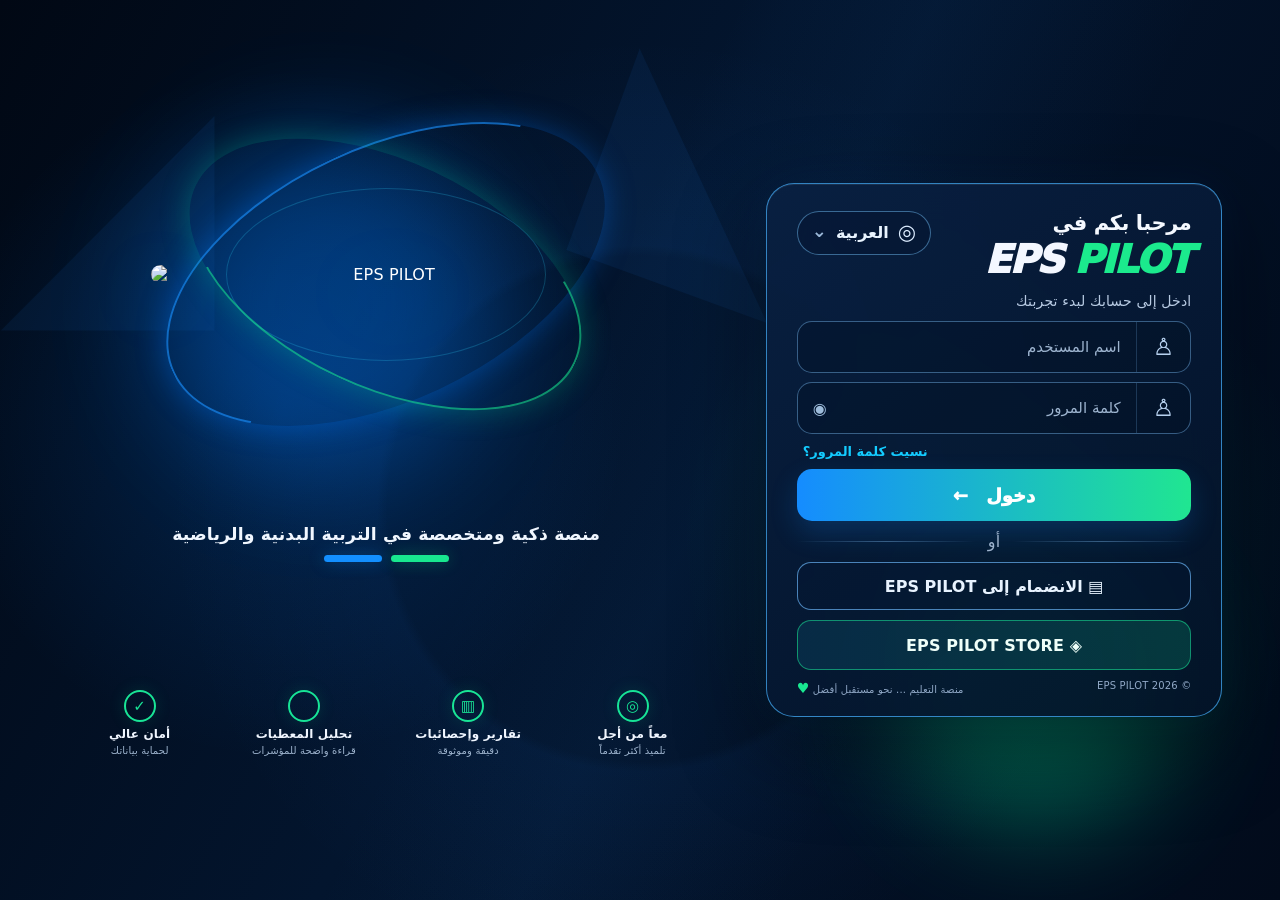
==== index.html @ c1cd378a "add files via upload" ====
<!doctype html><html lang="ar" dir="rtl"><head><meta charset="utf-8"><meta name="viewport" content="width=device-width,initial-scale=1"><meta name="theme-color" content="#007ea7"><title>EPS PILOT</title><link rel="icon" href="assets/eps-pilot-logo.png"><link rel="stylesheet" href="styles.css?v=41.6"></head><body><div id="app"></div><script src="react.production.min.js"></script><script src="react-dom.production.min.js"></script><script src="app.js?v=41.6"></script></body></html>
---- styles.css ----
:root{--nav:#071b3a;--nav2:#0d2a55;--bg:#f5f7fb;--card:#fff;--text:#172033;--muted:#6d7890;--line:#e6eaf1;--accent:#18a57b;--danger:#d94c4c;--shadow:0 10px 30px rgba(18,35,70,.08)}*{box-sizing:border-box}body{margin:0;font-family:system-ui,-apple-system,"Segoe UI",Tahoma,Arial,sans-serif;background:var(--bg);color:var(--text)}button,input,select,textarea{font:inherit}button{cursor:pointer;border:0}.hidden{display:none!important}.login{min-height:100vh;display:grid;place-items:center;padding:24px;background:radial-gradient(circle at 50% 10%,#173a6e 0,#071b3a 55%,#041126 100%)}.login-card{width:min(460px,100%);background:#fff;border-radius:28px;padding:34px;box-shadow:0 25px 80px rgba(0,0,0,.28);text-align:center}.login-logo{width:190px;height:190px;object-fit:contain;animation:float 4s ease-in-out infinite}@keyframes float{50%{transform:translateY(-6px) scale(1.02)}}.login h1{margin:0;color:var(--nav);font-size:30px}.tag{color:#71809a;margin:6px 0 26px}.field{text-align:right;margin:14px 0}.field label{display:block;font-weight:700;margin-bottom:7px}.field input,.field select,.field textarea{width:100%;padding:12px 14px;border:1px solid #dce2ec;border-radius:12px;outline:none;background:#fff}.field input:focus,.field select:focus,.field textarea:focus{border-color:var(--accent);box-shadow:0 0 0 3px rgba(24,165,123,.1)}.primary{width:100%;background:var(--accent);color:#fff;padding:13px 18px;border-radius:12px;font-weight:800}.ghost{background:#eef2f7;color:var(--nav);padding:10px 14px;border-radius:10px}.danger{background:#fff0f0;color:var(--danger);padding:10px 14px;border-radius:10px}.hint{font-size:12px;color:var(--muted);margin-top:16px}.layout{display:flex;min-height:100vh}.sidebar{width:270px;background:linear-gradient(180deg,var(--nav),#05142d);color:#fff;padding:18px;position:fixed;inset:0 auto 0 0;overflow:auto}.rtl .sidebar{inset:0 0 0 auto}.brand{display:flex;align-items:center;gap:10px;padding:8px 4px 22px;border-bottom:1px solid rgba(255,255,255,.1)}.brand img{width:54px;height:54px;object-fit:contain}.brand b{font-size:18px}.role{font-size:12px;color:#9db1d0}.nav{padding-top:18px}.nav button{width:100%;background:transparent;color:#dbe6f7;text-align:left;padding:11px 12px;border-radius:10px;margin:3px 0}.rtl .nav button{text-align:right}.nav button:hover,.nav button.active{background:#12345f;color:#fff}.main{margin-left:270px;width:calc(100% - 270px);min-width:0}.rtl .main{margin-left:0;margin-right:270px}.topbar{height:76px;background:#fff;border-bottom:1px solid var(--line);display:flex;align-items:center;justify-content:space-between;padding:0 24px;position:sticky;top:0;z-index:5}.top-actions{display:flex;gap:8px;align-items:center}.content{padding:24px;max-width:1500px;margin:auto}.page-title{display:flex;align-items:center;justify-content:space-between;gap:15px;margin-bottom:20px}.page-title h2{margin:0}.grid{display:grid;grid-template-columns:repeat(4,minmax(0,1fr));gap:16px}.card{background:var(--card);border:1px solid var(--line);border-radius:16px;box-shadow:var(--shadow);padding:18px}.stat{font-size:30px;font-weight:900;margin-top:6px}.muted{color:var(--muted)}.table-wrap{overflow:auto;background:#fff;border:1px solid var(--line);border-radius:14px}.table{width:100%;border-collapse:collapse;min-width:700px}.table th,.table td{padding:12px 14px;border-bottom:1px solid var(--line);text-align:right;white-space:nowrap}.table th{background:#f8fafc;color:#5e6b82;font-size:13px}.badge{display:inline-block;padding:5px 9px;border-radius:999px;background:#eaf8f3;color:#087252;font-size:12px;font-weight:800}.badge.warn{background:#fff5dc;color:#8a6500}.badge.red{background:#fff0f0;color:#a22b2b}.actions{display:flex;gap:8px;flex-wrap:wrap}.section{margin-top:20px}.toolbar{display:flex;gap:10px;flex-wrap:wrap;margin-bottom:14px}.toolbar input,.toolbar select{padding:10px;border:1px solid var(--line);border-radius:10px;background:#fff}.form-grid{display:grid;grid-template-columns:repeat(2,minmax(0,1fr));gap:12px}.full{grid-column:1/-1}.empty{padding:40px;text-align:center;color:var(--muted)}.toast{position:fixed;bottom:22px;left:22px;background:#15243c;color:#fff;padding:12px 16px;border-radius:12px;z-index:99;box-shadow:var(--shadow)}.modal{position:fixed;inset:0;background:rgba(3,15,34,.55);display:grid;place-items:center;padding:20px;z-index:20}.modal-box{width:min(720px,100%);max-height:90vh;overflow:auto;background:#fff;border-radius:18px;padding:20px}.modal-head{display:flex;justify-content:space-between;align-items:center;margin-bottom:12px}.notice{padding:12px 14px;border-radius:12px;background:#eef7ff;color:#18466e;margin-bottom:12px}.danger-note{background:#fff1f1;color:#8f2d2d}.mobile{display:none}@media(max-width:1000px){.grid{grid-template-columns:repeat(2,minmax(0,1fr))}.sidebar{width:230px}.main{margin-left:230px;width:calc(100% - 230px)}.rtl .main{margin-right:230px}}@media(max-width:720px){.sidebar{display:none}.main,.rtl .main{margin:0;width:100%}.mobile{display:block}.grid{grid-template-columns:1fr}.form-grid{grid-template-columns:1fr}.content{padding:14px}.topbar{padding:0 14px}}

/* EPS PILOT modern control-center refresh */
:root{--nav:#06152f;--nav2:#0b254b;--bg:#f4f7fb;--card:#fff;--text:#12213a;--muted:#6d7b92;--line:#e4eaf2;--accent:#18b77e;--accent2:#1d8cff;--danger:#d94c4c;--shadow:0 12px 34px rgba(20,43,79,.07)}
body{background:linear-gradient(180deg,#f7f9fc 0,#f3f6fa 100%);letter-spacing:.01em}.layout{background:transparent}.sidebar{width:278px;background:linear-gradient(180deg,#06152f 0%,#081d3d 55%,#051329 100%);padding:20px 16px;border-left:1px solid rgba(255,255,255,.05);box-shadow:10px 0 40px rgba(2,15,35,.10)}.rtl .sidebar{box-shadow:-10px 0 40px rgba(2,15,35,.10)}
.brand{padding:8px 8px 20px;border-bottom:1px solid rgba(255,255,255,.08)}.brand img{width:58px;height:58px;filter:drop-shadow(0 4px 16px rgba(0,200,255,.18))}.brand b{font-size:19px;letter-spacing:.04em}.role{margin-top:3px;color:#8fa8c9}
.nav{padding-top:16px}.nav button{color:#aebed5;padding:12px 13px;border-radius:12px;margin:3px 0;transition:.18s ease;font-weight:650}.nav button:hover{background:rgba(44,111,190,.16);color:#fff;transform:translateX(-2px)}.rtl .nav button:hover{transform:translateX(2px)}.nav button.active{background:linear-gradient(90deg,rgba(29,140,255,.18),rgba(24,183,126,.13));color:#fff;box-shadow:inset 3px 0 0 var(--accent2)}.rtl .nav button.active{box-shadow:inset -3px 0 0 var(--accent2)}
.main{margin-left:278px;width:calc(100% - 278px)}.rtl .main{margin-right:278px}.topbar{height:82px;padding:0 30px;background:rgba(255,255,255,.92);backdrop-filter:blur(14px);box-shadow:0 1px 0 rgba(20,43,79,.04)}.topbar>div:first-child b{font-size:15px;color:#22334e}.top-actions{gap:12px}.language-control{height:42px;display:flex;align-items:center;gap:8px;padding:0 11px;border:1px solid var(--line);border-radius:12px;background:#fff;box-shadow:0 4px 14px rgba(20,43,79,.04)}.language-control select{border:0;background:transparent;outline:0;color:#31415b;font-weight:700;cursor:pointer}.lang-globe{font-size:19px;color:var(--accent2)}.profile-chip{display:flex;align-items:center;gap:9px;padding:5px 10px 5px 6px;border:1px solid var(--line);border-radius:13px;background:#fff}.rtl .profile-chip{padding:5px 6px 5px 10px}.profile-avatar{width:31px;height:31px;border-radius:9px;display:grid;place-items:center;background:linear-gradient(135deg,#1d8cff,#18b77e);color:#fff;font-weight:900}.profile-chip div{display:flex;flex-direction:column;line-height:1.2}.profile-chip b{font-size:12px}.profile-chip small{color:var(--muted);font-size:10px;margin-top:2px}
.content{padding:30px;max-width:1600px}.hero{position:relative;overflow:hidden;display:flex;justify-content:space-between;align-items:flex-end;gap:20px;padding:30px 32px;margin-bottom:22px;border:1px solid rgba(30,125,215,.12);border-radius:22px;background:radial-gradient(circle at 0 0,rgba(29,140,255,.11),transparent 38%),linear-gradient(135deg,#fff,#f6faff);box-shadow:var(--shadow)}.hero:after{content:"";position:absolute;width:280px;height:280px;border:1px solid rgba(24,183,126,.10);border-radius:50%;right:-110px;top:-160px}.hero h1{margin:5px 0 7px;font-size:31px;letter-spacing:-.03em}.hero p{margin:0;color:var(--muted)}.eyebrow{font-size:10px;letter-spacing:.15em;color:#1d8cff;font-weight:900}.hero-meta{position:relative;z-index:1;color:#53627a;font-size:12px;font-weight:700}.status-dot{display:inline-block;width:8px;height:8px;border-radius:50%;background:var(--accent);box-shadow:0 0 0 5px rgba(24,183,126,.10);margin-left:7px}.metric-grid{grid-template-columns:repeat(6,minmax(0,1fr));gap:14px}.metric-card{background:rgba(255,255,255,.96);border:1px solid var(--line);border-radius:17px;padding:18px 18px 16px;box-shadow:var(--shadow);min-height:124px}.metric-card span{display:block;color:#69778d;font-size:12px;font-weight:750}.metric-card strong{display:block;margin-top:8px;font-size:30px;line-height:1.1;color:#13233e;letter-spacing:-.03em}.metric-card small{display:block;margin-top:9px;color:#8995a8;font-size:10px}.metric-card.primary-metric{background:linear-gradient(145deg,#0b254b,#103d69);border-color:#103d69;color:#fff}.metric-card.primary-metric span,.metric-card.primary-metric strong,.metric-card.primary-metric small{color:#fff}.metric-card.primary-metric small{opacity:.68}.compact-grid{grid-template-columns:repeat(3,minmax(0,1fr));max-width:720px}.dashboard-columns{display:grid;grid-template-columns:1.2fr .8fr;gap:16px;margin-top:16px}.clean-card{box-shadow:var(--shadow);border-radius:18px}.section-head{display:flex;justify-content:space-between;align-items:center;gap:14px;margin-bottom:18px}.section-head h3{margin:3px 0 0}.finance-strip{display:grid;grid-template-columns:repeat(3,1fr);gap:10px;margin-bottom:20px}.finance-strip>div{padding:13px 14px;border:1px solid var(--line);border-radius:12px;background:#fbfcfe}.finance-strip span{display:block;font-size:11px;color:var(--muted)}.finance-strip b{display:block;margin-top:5px;font-size:18px}.bar-row{margin:14px 0}.bar-row>div:first-child{display:flex;justify-content:space-between;gap:10px;font-size:11px}.bar-row b{font-size:11px}.bar{height:8px;margin-top:7px;background:#edf1f6;border-radius:99px;overflow:hidden}.bar i{display:block;height:100%;background:linear-gradient(90deg,#1d8cff,#18b77e);border-radius:99px}.activity-list{display:flex;flex-direction:column}.activity{display:flex;justify-content:space-between;gap:12px;padding:13px 0;border-bottom:1px solid var(--line)}.activity:last-child{border-bottom:0}.activity b{display:block;font-size:12px}.activity small{display:block;color:var(--muted);margin-top:3px}.activity time{font-size:10px;color:#8c98aa;white-space:nowrap}.insight-list>div{display:flex;justify-content:space-between;padding:13px 0;border-bottom:1px solid var(--line)}.insight-list>div:last-child{border-bottom:0}.insight-list span{color:var(--muted);font-size:12px}.insight-list b{font-size:14px}.compact{width:auto!important;padding:11px 17px!important}.table-wrap{box-shadow:var(--shadow);border-color:var(--line)}.table th{background:#f8fafc}.card{border-radius:17px}.page-title{align-items:flex-end}.page-title h2{font-size:25px}.page-title p{margin:6px 0 0}.ghost{border:1px solid var(--line);background:#fff}.primary{background:linear-gradient(90deg,#168cf5,#18b77e);box-shadow:0 8px 20px rgba(29,140,255,.16)}.modal-box{border:1px solid var(--line);box-shadow:0 24px 80px rgba(3,17,39,.22)}
@media(max-width:1200px){.metric-grid{grid-template-columns:repeat(3,minmax(0,1fr))}.dashboard-columns{grid-template-columns:1fr}}@media(max-width:1000px){.sidebar{width:230px}.main{margin-left:230px;width:calc(100% - 230px)}.rtl .main{margin-right:230px}.metric-grid{grid-template-columns:repeat(2,minmax(0,1fr))}}@media(max-width:720px){.topbar{height:auto;min-height:72px;padding:10px 14px;gap:8px}.profile-chip div{display:none}.profile-chip{padding:5px}.content{padding:14px}.hero{padding:22px;align-items:flex-start}.hero h1{font-size:25px}.metric-grid,.compact-grid{grid-template-columns:1fr 1fr}.finance-strip{grid-template-columns:1fr}.dashboard-columns{grid-template-columns:1fr}}
/* EPS PILOT — login page matching approved visual reference */
.login-screen{min-height:100vh;position:relative;overflow:hidden;display:grid;grid-template-columns:minmax(0,1.35fr) minmax(420px,.65fr);align-items:center;gap:34px;padding:48px 6vw;background:radial-gradient(circle at 32% 38%,rgba(0,120,255,.16),transparent 30%),radial-gradient(circle at 72% 52%,rgba(0,255,180,.10),transparent 28%),linear-gradient(115deg,#020b1b 0%,#061a38 46%,#031023 100%);color:#fff}.login-screen:before{content:"";position:absolute;inset:0;background:linear-gradient(120deg,transparent 0 48%,rgba(16,91,161,.12) 62%,transparent 78%);pointer-events:none}.login-glow{position:absolute;border-radius:50%;filter:blur(55px);opacity:.32;pointer-events:none}.glow-one{width:340px;height:340px;background:#007bff;left:12%;top:15%}.glow-two{width:280px;height:280px;background:#00e89a;right:8%;bottom:8%}.login-silhouette{position:absolute;color:rgba(30,112,204,.09);font-size:280px;font-weight:900;pointer-events:none}.s1{left:0;top:4%}.s2{right:36%;top:0;transform:rotate(20deg)}.login-hero{position:relative;z-index:1;text-align:center;min-width:0}.hero-logo-wrap{position:relative;width:min(560px,44vw);height:min(560px,44vw);min-width:400px;min-height:400px;margin:auto;display:grid;place-items:center}.hero-logo{position:relative;z-index:3;width:76%;height:76%;object-fit:contain;filter:drop-shadow(0 16px 30px rgba(0,153,255,.24));border-radius:22px}.logo-ring{position:absolute;border-radius:50%;inset:7%;border:2px solid transparent;z-index:1}.ring-blue{border-top-color:#168cff;border-left-color:#168cff;transform:rotate(-25deg);box-shadow:0 0 30px rgba(0,120,255,.35)}.ring-green{inset:12%;border-right-color:#14e89a;border-bottom-color:#14e89a;transform:rotate(25deg);box-shadow:0 0 30px rgba(0,240,160,.25)}.hero-tagline{font-size:20px;font-weight:650;margin:-12px auto 12px;max-width:680px;color:#f2f7ff}.hero-bars{display:flex;justify-content:center;gap:8px;margin-bottom:28px}.hero-bars i{display:block;width:54px;height:7px;border-radius:10px;background:#168cff;box-shadow:0 0 12px rgba(22,140,255,.45)}.hero-bars i+ i{background:#13e994;box-shadow:0 0 12px rgba(19,233,148,.4)}.login-features{display:grid;grid-template-columns:repeat(4,1fr);max-width:720px;margin:auto;border-top:1px solid rgba(255,255,255,.16);padding-top:22px}.feature{display:flex;flex-direction:column;align-items:center;gap:5px;padding:0 15px;border-left:1px solid rgba(255,255,255,.18)}.feature:last-child{border-left:0}.feature-icon{width:34px;height:34px;border:2px solid #1aa6ff;border-radius:50%;display:grid;place-items:center;color:#1aa6ff;font-weight:900;font-size:17px;margin-bottom:3px}.feature:nth-child(2) .feature-icon,.feature:nth-child(4) .feature-icon{color:#17e497;border-color:#17e497}.feature b{font-size:13px}.feature small{color:#9eb3d1;font-size:10px}.login-panel{position:relative;z-index:2;width:100%;max-width:510px;justify-self:end;background:linear-gradient(150deg,rgba(10,34,69,.82),rgba(4,22,48,.78));border:1px solid rgba(73,178,255,.75);border-radius:24px;padding:34px 34px 25px;box-shadow:0 25px 70px rgba(0,0,0,.38),inset 0 1px 0 rgba(255,255,255,.07);backdrop-filter:blur(18px)}.login-panel-top{display:flex;justify-content:space-between;gap:20px;align-items:flex-start;margin-bottom:25px}.welcome-mini{font-size:20px;font-weight:800;margin-bottom:5px}.brand-word{font-size:34px;font-weight:950;font-style:italic;letter-spacing:-1px}.brand-word em{color:#18e894;font-style:italic}.login-panel-top p{margin:6px 0 0;color:#c1d0e6;font-size:13px}.lang-select{display:flex;align-items:center;gap:7px;border:1px solid rgba(112,174,227,.42);border-radius:24px;padding:8px 11px;white-space:nowrap}.lang-select span{font-size:18px}.lang-select select{border:0;outline:0;background:transparent;color:#dcecff;font-weight:700}.lang-select option{color:#111}.login-input{position:relative;display:flex;align-items:center;border:1px solid rgba(112,174,227,.48);border-radius:13px;height:58px;margin:14px 0;background:rgba(2,14,31,.2)}.login-input:focus-within{border-color:#1bdb9a;box-shadow:0 0 0 3px rgba(27,219,154,.09)}.login-input>span{font-size:24px;color:#b7d1ef;padding:0 16px;border-left:1px solid rgba(112,174,227,.24)}.rtl .login-input>span{border-left:0;border-right:1px solid rgba(112,174,227,.24)}.login-input input{flex:1;border:0;outline:0;background:transparent;color:#fff;padding:0 14px;font-size:15px;min-width:0}.login-input input::placeholder{color:#9fb3ce}.eye{background:transparent;color:#a9c4e3;font-size:16px;padding:10px 14px}.forgot{display:block;margin:7px 0 16px;margin-inline-start:auto;background:transparent;color:#13cfff;font-size:12px}.login-submit{width:100%;height:58px;border:0;border-radius:15px;background:linear-gradient(90deg,#168cff,#1de78f);color:#fff;font-size:18px;font-weight:900;box-shadow:0 10px 25px rgba(18,150,255,.18)}.login-submit span{margin-inline-start:12px}.or-line{display:flex;align-items:center;gap:12px;margin:20px 0;color:#b6c8df}.or-line:before,.or-line:after{content:"";height:1px;flex:1;background:rgba(255,255,255,.2)}.join-btn{width:100%;height:54px;border:1px solid rgba(111,188,255,.65);border-radius:14px;background:rgba(4,24,51,.25);color:#e8f3ff;font-weight:800}.join-btn:hover{background:rgba(28,118,196,.15)}.login-footer{display:flex;justify-content:space-between;gap:10px;margin-top:22px;color:#91a9c7;font-size:10px}.login-footer b{color:#19e891;font-size:14px}@media(max-width:1050px){.login-screen{grid-template-columns:1fr;padding:28px 20px}.login-hero{order:1}.login-panel{order:0;justify-self:center}.hero-logo-wrap{width:380px;height:380px;min-width:280px;min-height:280px}.login-features{max-width:620px}}@media(max-width:650px){.login-screen{padding:18px 12px}.login-panel{padding:25px 18px}.hero-logo-wrap{width:300px;height:300px;min-width:0;min-height:0}.hero-tagline{font-size:15px}.login-features{grid-template-columns:repeat(2,1fr);gap:16px}.feature{border:0}.login-panel-top{flex-direction:column}.lang-select{align-self:flex-end}}

/* EPS PILOT approved logo animation */
.hero-logo-wrap{animation:logoFloat 5s ease-in-out infinite}
.hero-logo{animation:logoBreath 3.8s ease-in-out infinite}
.logo-pulse{position:absolute;inset:16%;border-radius:50%;border:1px solid rgba(45,220,255,.18);animation:logoPulse 3.2s ease-out infinite;z-index:0}
.ring-blue{animation:ringSpinBlue 9s linear infinite}.ring-green{animation:ringSpinGreen 11s linear infinite}
@keyframes logoFloat{0%,100%{transform:translateY(0)}50%{transform:translateY(-8px)}}
@keyframes logoBreath{0%,100%{transform:scale(1)}50%{transform:scale(1.025)}}
@keyframes logoPulse{0%{transform:scale(.86);opacity:.7}80%,100%{transform:scale(1.18);opacity:0}}
@keyframes ringSpinBlue{to{transform:rotate(335deg)}}@keyframes ringSpinGreen{to{transform:rotate(385deg)}}

/* Login v10 — fixed language direction, premium dark UI, no legacy white card */
.login-screen{min-height:100vh;position:relative;overflow:hidden;display:grid;grid-template-columns:minmax(0,1.22fr) minmax(470px,.78fr);grid-template-rows:1fr;align-items:center;gap:clamp(34px,5vw,86px);padding:42px clamp(28px,6vw,96px);background:radial-gradient(circle at 22% 46%,rgba(0,123,255,.18),transparent 31%),radial-gradient(circle at 78% 60%,rgba(0,231,150,.11),transparent 28%),linear-gradient(118deg,#010814 0%,#03152e 45%,#020b1b 100%);color:#fff}
.login-screen:before{content:"";position:absolute;inset:-15%;background:radial-gradient(circle at 50% 55%,transparent 0 24%,rgba(28,126,255,.045) 25%,transparent 45%),linear-gradient(115deg,transparent 0 45%,rgba(25,115,205,.07) 54%,transparent 66%);pointer-events:none}
.login-screen.lang-ar{direction:ltr}.login-screen.lang-ltr{direction:ltr}
.login-hero{grid-column:1;grid-row:1;order:0;position:relative;z-index:2;text-align:center;min-width:0;justify-self:stretch}
.login-panel{grid-column:2;grid-row:1;order:0;position:relative;z-index:3;width:100%;max-width:560px;justify-self:stretch;background:linear-gradient(145deg,rgba(9,32,66,.92),rgba(3,18,39,.90));border:1px solid rgba(71,178,255,.70);border-radius:28px;padding:30px 34px 24px;box-shadow:0 30px 90px rgba(0,0,0,.48),inset 0 1px 0 rgba(255,255,255,.08),0 0 45px rgba(23,145,255,.07);backdrop-filter:blur(22px)}
.login-screen.lang-ltr .login-panel{grid-column:1;justify-self:stretch}.login-screen.lang-ltr .login-hero{grid-column:2}
.login-screen.lang-ar .login-panel{text-align:right}.login-screen.lang-ltr .login-panel{text-align:left}
.login-screen.lang-ar .login-panel-top{flex-direction:row}.login-screen.lang-ltr .login-panel-top{flex-direction:row}
.login-panel-top{display:flex;justify-content:space-between;align-items:flex-start;gap:24px;margin-bottom:28px}.login-heading{min-width:0}.welcome-mini{font-size:21px;font-weight:800;letter-spacing:-.02em;color:#f5f9ff}.brand-word{font-size:39px;font-weight:950;font-style:italic;letter-spacing:-1.8px;line-height:1.05;margin-top:4px}.brand-word span{color:#f3f7ff}.brand-word em{color:#1bea8d;font-style:italic}.login-panel-top p{margin:9px 0 0;color:#b8cbe3;font-size:14px;line-height:1.6}
.lang-switcher{position:relative;flex:0 0 auto}.lang-trigger{height:44px;display:flex;align-items:center;gap:9px;padding:0 14px;border:1px solid rgba(110,185,241,.50);border-radius:24px;background:rgba(5,24,51,.62);color:#e9f4ff;font-weight:800;white-space:nowrap}.lang-trigger:hover{border-color:#28dba0;background:rgba(9,38,71,.85)}.globe-icon{font-size:21px;line-height:1;color:#dcecff}.chevron{font-size:18px;color:#9bb9d9;margin-top:-4px}.lang-menu{display:none;position:absolute;top:calc(100% + 8px);min-width:145px;padding:6px;background:#09203f;border:1px solid rgba(80,173,238,.65);border-radius:14px;box-shadow:0 18px 45px rgba(0,0,0,.42);overflow:hidden}.lang-menu.open{display:block}.login-screen.lang-ar .lang-menu{right:0}.login-screen.lang-ltr .lang-menu{left:0}.lang-menu button{width:100%;padding:11px 13px;border:0;background:transparent;color:#dcecff;text-align:inherit;border-radius:9px}.lang-menu button:hover{background:linear-gradient(90deg,rgba(29,140,255,.22),rgba(24,183,126,.18));color:#fff}
.login-input{height:61px;margin:14px 0;display:flex;align-items:center;border:1px solid rgba(112,174,227,.48);border-radius:15px;background:rgba(2,14,31,.30);overflow:hidden}.login-screen.lang-ar .login-input{direction:rtl}.login-screen.lang-ltr .login-input{direction:ltr}.login-input:focus-within{border-color:#20dda0;box-shadow:0 0 0 3px rgba(32,221,160,.10),0 0 20px rgba(32,221,160,.06)}.input-icon{flex:0 0 54px;height:100%;display:grid;place-items:center;font-size:24px;color:#b9d4f1;border-inline-end:1px solid rgba(112,174,227,.23)}.login-input input{flex:1;min-width:0;height:100%;border:0;outline:0;background:transparent;color:#fff;padding:0 15px;font-size:15px}.login-input input::placeholder{color:#9db4cf}.eye{flex:0 0 auto;background:transparent;color:#9ebcdb;padding:12px 15px}.forgot{display:block;margin:8px 0 17px;background:transparent;color:#14ccff;font-size:13px;font-weight:700}.login-screen.lang-ar .forgot{margin-inline-start:auto}.login-screen.lang-ltr .forgot{margin-inline-end:auto}.login-submit{width:100%;height:59px;border:0;border-radius:15px;background:linear-gradient(90deg,#158cff,#20e691);color:#fff;font-size:18px;font-weight:950;box-shadow:0 12px 28px rgba(19,139,255,.20);transition:.18s ease}.login-submit:hover{transform:translateY(-1px);box-shadow:0 15px 34px rgba(19,139,255,.27)}.login-submit span{margin-inline-start:12px}.or-line{display:flex;align-items:center;gap:13px;margin:20px 0;color:#9db3cd}.or-line:before,.or-line:after{content:"";height:1px;flex:1;background:linear-gradient(90deg,transparent,rgba(121,181,232,.42),transparent)}.join-btn{width:100%;height:54px;border:1px solid rgba(111,188,255,.66);border-radius:14px;background:rgba(4,24,51,.28);color:#e8f3ff;font-weight:850;transition:.18s ease}.join-btn:hover{background:rgba(14,52,88,.48);border-color:#2cda9d}.login-footer{display:flex;justify-content:space-between;gap:12px;margin-top:22px;color:#91a9c7;font-size:10px}.login-footer b{color:#19e891;font-size:14px}
.hero-logo-wrap{position:relative;width:min(620px,43vw);height:min(440px,34vw);min-width:420px;min-height:320px;margin:auto;display:grid;place-items:center;animation:logoFloat 5.5s ease-in-out infinite}.hero-logo{position:relative;z-index:3;width:min(580px,92%);height:auto;max-height:390px;object-fit:contain;filter:drop-shadow(0 18px 35px rgba(0,153,255,.28)) drop-shadow(0 0 20px rgba(23,228,151,.10));animation:logoBreath 4.4s ease-in-out infinite}.logo-ring{position:absolute;border-radius:50%;z-index:1}.ring-blue{inset:3%;border:2px solid rgba(25,144,255,.64);border-right-color:transparent;border-bottom-color:transparent;animation:ringSpin 11s linear infinite}.ring-green{inset:8%;border:2px solid rgba(24,231,145,.58);border-left-color:transparent;border-top-color:transparent;animation:ringSpinReverse 8s linear infinite}.logo-pulse{position:absolute;inset:18%;border-radius:50%;border:1px solid rgba(45,220,255,.22);animation:logoPulse 3.2s ease-out infinite;z-index:0}.hero-tagline{font-size:21px;font-weight:750;margin:0 auto 12px;max-width:720px;color:#f1f7ff;line-height:1.6}.hero-bars{display:flex;justify-content:center;gap:9px;margin-bottom:25px}.hero-bars i{display:block;width:58px;height:7px;border-radius:99px;background:#138fff;box-shadow:0 0 16px rgba(19,143,255,.34)}.hero-bars i+ i{background:#18e78f;box-shadow:0 0 16px rgba(24,231,143,.30)}
.login-features{display:grid;grid-template-columns:repeat(4,1fr);max-width:780px;margin:auto;border-top:1px solid rgba(255,255,255,.15);padding-top:22px}.feature{display:flex;flex-direction:column;align-items:center;gap:5px;padding:0 15px;border-inline-end:1px solid rgba(255,255,255,.15)}.feature:last-child{border-inline-end:0}.feature-icon{width:38px;height:38px;border:2px solid #19e596;border-radius:50%;display:grid;place-items:center;color:#19e596;font-weight:900;font-size:18px;margin-bottom:3px;box-shadow:0 0 18px rgba(25,229,150,.12)}.feature b{font-size:13px;color:#f0f6ff}.feature small{font-size:11px;color:#9fb5cf;line-height:1.45;text-align:center}
@keyframes logoFloat{0%,100%{transform:translateY(0)}50%{transform:translateY(-8px)}}@keyframes logoBreath{0%,100%{transform:scale(1)}50%{transform:scale(1.018)}}@keyframes ringSpin{to{transform:rotate(360deg)}}@keyframes ringSpinReverse{to{transform:rotate(-360deg)}}@keyframes logoPulse{0%{transform:scale(.82);opacity:.55}80%,100%{transform:scale(1.16);opacity:0}}
@media(max-width:1100px){.login-screen{grid-template-columns:1fr;grid-template-rows:auto auto;gap:28px;padding:34px 24px}.login-screen.lang-ar .login-hero,.login-screen.lang-ltr .login-hero{grid-column:1;grid-row:1}.login-screen.lang-ar .login-panel,.login-screen.lang-ltr .login-panel{grid-column:1;grid-row:2;justify-self:center;max-width:620px}.hero-logo-wrap{width:min(600px,80vw);height:min(430px,55vw);min-width:280px;min-height:280px}.hero-logo{width:92%}.login-features{max-width:680px}}
@media(max-width:680px){.login-screen{padding:18px 12px;gap:18px}.login-panel{padding:22px 17px 20px;border-radius:22px}.login-panel-top{flex-direction:column!important;gap:15px}.lang-switcher{align-self:flex-start}.login-screen.lang-ar .lang-switcher{align-self:flex-end}.brand-word{font-size:33px}.welcome-mini{font-size:19px}.hero-logo-wrap{width:96vw;height:62vw;min-width:0;min-height:230px}.hero-tagline{font-size:15px}.login-features{grid-template-columns:repeat(2,1fr);gap:14px;padding-top:17px}.feature{border:0;padding:0 5px}.feature b{font-size:12px}.feature small{font-size:10px}.login-footer{font-size:9px}}
.recovery-box,.recovery-success{background:linear-gradient(145deg,rgba(9,32,66,.98),rgba(3,18,39,.98));color:#eef7ff;border:1px solid rgba(71,178,255,.65);box-shadow:0 30px 90px rgba(0,0,0,.55);backdrop-filter:blur(20px)}
.recovery-box .field{text-align:inherit}.recovery-help{color:#a9bfd9;line-height:1.8;margin:0 0 20px}.success-mark{width:54px;height:54px;border-radius:50%;display:grid;place-items:center;margin:0 auto 14px;background:rgba(25,229,150,.14);border:1px solid #19e596;color:#19e596;font-size:28px}.recovery-success{text-align:center}.delivery-box,.local-test{margin:16px 0;padding:14px;border-radius:14px;background:rgba(0,0,0,.2);border:1px solid rgba(112,174,227,.25);display:flex;flex-direction:column;gap:6px}.delivery-box span{color:#b8cbe3}.local-test{border-color:rgba(25,229,150,.28)}.local-test code{font-size:20px;letter-spacing:2px;color:#19e596}


/* V13 — premium password recovery */
.recovery-modal{padding:18px;background:rgba(1,10,25,.72);backdrop-filter:blur(12px)}
.recovery-box{position:relative;width:min(760px,100%);padding:0!important;overflow:hidden!important;border-radius:28px!important;background:linear-gradient(145deg,#071d3a 0%,#06152c 55%,#041225 100%)!important;border:1px solid rgba(93,190,255,.48)!important;box-shadow:0 30px 100px rgba(0,0,0,.58),inset 0 1px 0 rgba(255,255,255,.08)!important}
.recovery-box:before{content:"";position:absolute;width:260px;height:260px;border-radius:50%;right:-110px;top:-120px;background:rgba(0,156,255,.16);filter:blur(20px);pointer-events:none}
.recovery-box:after{content:"";position:absolute;width:220px;height:220px;border-radius:50%;left:-120px;bottom:-140px;background:rgba(20,229,150,.10);filter:blur(24px);pointer-events:none}
.recovery-head{position:relative;z-index:1;padding:28px 30px 22px;display:flex;align-items:center;gap:17px;border-bottom:1px solid rgba(140,194,238,.14)}
.recovery-icon{width:58px;height:58px;flex:0 0 58px;border-radius:18px;display:grid;place-items:center;font-size:26px;color:#fff;background:linear-gradient(145deg,#158cff,#16d99a);box-shadow:0 10px 30px rgba(21,140,255,.22)}
.recovery-head h3{margin:0;color:#fff;font-size:24px;line-height:1.2}.recovery-head p{margin:6px 0 0;color:#9fb8d6;font-size:12px;line-height:1.7}
.recovery-close{margin-inline-start:auto;width:42px;height:42px;border-radius:13px;border:1px solid rgba(145,194,232,.25)!important;background:rgba(255,255,255,.05)!important;color:#dcecff!important;font-size:23px!important;display:grid;place-items:center;cursor:pointer}
.recovery-close:hover{background:rgba(255,255,255,.10)!important;border-color:rgba(25,229,150,.45)!important}
.recovery-body{position:relative;z-index:1;padding:26px 30px 30px}
.recovery-help{margin:0 0 20px!important;padding:14px 16px;border-radius:15px;background:rgba(12,46,82,.52);border:1px solid rgba(103,171,222,.16);color:#b9cde5!important;line-height:1.75!important;font-size:12px}
.recovery-fields{display:grid;grid-template-columns:1fr 1fr;gap:15px}.recovery-field{display:flex;flex-direction:column;gap:8px}.recovery-field label{color:#dcecff;font-size:12px;font-weight:800}.recovery-field .field-icon{position:relative}.recovery-field .field-icon>span{position:absolute;top:50%;transform:translateY(-50%);inset-inline-start:15px;color:#72a8d8;font-size:17px;pointer-events:none}.recovery-field input{width:100%;height:55px;border-radius:14px;border:1px solid rgba(100,177,231,.30);background:rgba(2,14,30,.60);color:#fff;outline:0;padding:0 44px 0 15px;font-size:14px;box-sizing:border-box;direction:inherit}.recovery-field input:focus{border-color:#19db9a;box-shadow:0 0 0 4px rgba(25,219,154,.08)}
.recovery-field .field-icon input{padding-inline-start:44px;padding-inline-end:15px}
.recovery-action{width:100%;height:57px;margin-top:20px;border:0!important;border-radius:15px!important;background:linear-gradient(100deg,#158cff,#17dc97)!important;color:#fff!important;font-size:16px!important;font-weight:900!important;box-shadow:0 12px 30px rgba(21,140,255,.18)!important}
.recovery-action:hover{filter:brightness(1.06);transform:translateY(-1px)}
.recovery-foot{margin-top:14px;text-align:center;color:#7894b4;font-size:10px}
.recovery-success{padding:34px!important;text-align:center;border-radius:28px!important}.recovery-success .success-mark{width:68px;height:68px;border-radius:22px;background:linear-gradient(145deg,rgba(21,140,255,.16),rgba(25,229,150,.16));border:1px solid rgba(25,229,150,.45);box-shadow:0 0 35px rgba(25,229,150,.10);margin-bottom:18px}.recovery-success h3{font-size:23px;margin:0 0 8px}.recovery-success>p{color:#a9bfd9;line-height:1.8}.delivery-box,.local-test{background:rgba(2,15,32,.55)!important;border-color:rgba(102,176,230,.18)!important}.recovery-success .primary{height:52px;border-radius:14px}
@media(max-width:700px){.recovery-modal{padding:10px}.recovery-head{padding:22px 18px 18px;gap:12px}.recovery-icon{width:50px;height:50px;flex-basis:50px;border-radius:15px}.recovery-head h3{font-size:19px}.recovery-head p{font-size:11px}.recovery-body{padding:18px}.recovery-fields{grid-template-columns:1fr;gap:12px}.recovery-help{font-size:11px}.recovery-action{height:54px}.recovery-success{padding:25px 18px!important}}
@media(max-width:390px){.recovery-head{align-items:flex-start}.recovery-close{width:38px;height:38px}.recovery-head h3{font-size:17px}.recovery-field input{height:52px}}

/* V14 — premium membership request */
.join-modal{padding:18px;background:rgba(1,8,22,.76);backdrop-filter:blur(14px)}
.join-box{position:relative;width:min(820px,100%);padding:0!important;overflow:hidden!important;border-radius:30px!important;background:linear-gradient(145deg,#071e3d 0%,#06172f 52%,#041225 100%)!important;border:1px solid rgba(78,185,255,.48)!important;box-shadow:0 32px 110px rgba(0,0,0,.62),inset 0 1px 0 rgba(255,255,255,.08)!important;color:#eef7ff}
.join-ambient{position:absolute;border-radius:50%;pointer-events:none;filter:blur(35px)}.join-a{width:280px;height:280px;right:-130px;top:-130px;background:rgba(0,139,255,.17)}.join-b{width:230px;height:230px;left:-120px;bottom:-120px;background:rgba(19,225,147,.12)}
.join-head{position:relative;z-index:1;display:flex;align-items:center;gap:16px;padding:27px 30px 23px;border-bottom:1px solid rgba(145,198,237,.14)}
.join-icon{width:58px;height:58px;flex:0 0 58px;border-radius:18px;display:grid;place-items:center;background:linear-gradient(145deg,#158cff,#17dc97);color:#fff;font-size:25px;box-shadow:0 12px 32px rgba(21,140,255,.22)}
.join-head h3{margin:0;font-size:23px;color:#fff}.join-head p{margin:6px 0 0;color:#9fb8d5;font-size:12px;line-height:1.7}.join-close{margin-inline-start:auto;width:42px;height:42px;border-radius:13px;border:1px solid rgba(145,194,232,.25);background:rgba(255,255,255,.05);color:#dcecff;font-size:23px;cursor:pointer}.join-close:hover{background:rgba(255,255,255,.1);border-color:rgba(25,229,150,.45)}
.join-body{position:relative;z-index:1;padding:24px 30px 29px}.join-note{display:flex;gap:11px;align-items:flex-start;padding:13px 15px;margin-bottom:19px;border-radius:15px;background:linear-gradient(90deg,rgba(10,52,91,.48),rgba(11,67,70,.32));border:1px solid rgba(95,180,230,.15);color:#b8cde4;font-size:11px;line-height:1.75}.join-note span{color:#19e59a;font-size:16px;line-height:1}
.join-form-grid{display:grid;grid-template-columns:1fr 1fr;gap:15px}.join-field{display:flex;flex-direction:column;gap:8px}.join-field label{font-size:12px;font-weight:800;color:#dcecff}.join-field input,.join-field textarea{width:100%;box-sizing:border-box;border:1px solid rgba(100,177,231,.30);background:rgba(2,14,30,.62);color:#fff;border-radius:14px;outline:none;padding:0 15px;font:inherit;font-size:13px;direction:inherit}.join-field input{height:54px}.join-field textarea{padding-top:13px;padding-bottom:13px;resize:vertical;min-height:105px}.join-field input:focus,.join-field textarea:focus{border-color:#19db9a;box-shadow:0 0 0 4px rgba(25,219,154,.08)}.join-full{grid-column:1/-1}.join-actions{display:flex;flex-direction:column;gap:9px;margin-top:3px}.join-submit{height:56px;border:0;border-radius:15px;background:linear-gradient(100deg,#158cff,#17dc97);color:#fff;font-size:16px;font-weight:900;box-shadow:0 12px 30px rgba(21,140,255,.18);cursor:pointer}.join-submit span{margin-inline-start:12px}.join-submit:hover{filter:brightness(1.06);transform:translateY(-1px)}.join-actions small{text-align:center;color:#7894b4;font-size:9px}
@media(max-width:700px){.join-modal{padding:9px}.join-head{padding:21px 18px 18px;gap:12px}.join-icon{width:50px;height:50px;flex-basis:50px;border-radius:15px}.join-head h3{font-size:18px}.join-head p{font-size:10px}.join-close{width:38px;height:38px}.join-body{padding:18px}.join-form-grid{grid-template-columns:1fr;gap:12px}.join-full{grid-column:auto}.join-field input{height:52px}.join-submit{height:54px;font-size:15px}}

/* V15 login polish: single-screen desktop/tablet + reliable language switcher */
html,body{min-height:100%;margin:0}
body{overflow-x:hidden}
.login-screen{min-height:100svh;height:100svh;box-sizing:border-box;overflow:hidden;padding:22px clamp(24px,4vw,72px);gap:clamp(24px,4vw,64px)}
.login-hero{display:flex;flex-direction:column;justify-content:center;min-height:0}
.hero-logo-wrap{width:min(520px,40vw);height:min(350px,31vh);min-width:360px;min-height:250px}
.hero-logo{width:min(500px,92%);max-height:320px}
.hero-tagline{font-size:clamp(17px,1.5vw,21px);margin-bottom:8px}
.hero-bars{margin-bottom:14px}
.login-features{max-width:760px;padding-top:14px}
.feature{padding:0 10px;gap:3px}
.feature-icon{width:34px;height:34px;font-size:16px}
.feature b{font-size:12px}.feature small{font-size:10px}
.login-panel{align-self:center;max-height:calc(100svh - 44px);box-sizing:border-box;overflow:visible}
.login-panel-top{margin-bottom:10px}
.login-input{height:54px;margin:10px 0}
.forgot{margin:5px 0 10px}
.login-submit{height:54px}
.or-line{margin:13px 0}.join-btn{height:50px}.login-footer{margin-top:13px}
.lang-menu{z-index:50;right:auto;left:auto}
.login-screen.lang-ar .lang-menu{right:0;left:auto}.login-screen.lang-ltr .lang-menu{left:0;right:auto}
.lang-option.selected{background:linear-gradient(90deg,rgba(29,140,255,.25),rgba(24,183,126,.22));color:#fff}
.lang-option:focus{outline:2px solid rgba(30,218,157,.45);outline-offset:-2px}
@media(max-width:1100px) and (min-width:681px){
 .login-screen{height:auto;min-height:100svh;overflow:auto;grid-template-columns:1fr 1fr;grid-template-rows:1fr;padding:24px;gap:24px}
 .login-screen.lang-ar .login-hero,.login-screen.lang-ltr .login-hero{grid-column:auto;grid-row:1;order:0}
 .login-screen.lang-ar .login-panel,.login-screen.lang-ltr .login-panel{grid-column:auto;grid-row:1;order:1;justify-self:stretch;max-width:none}
 .hero-logo-wrap{width:min(500px,44vw);height:min(330px,38vh);min-width:0;min-height:220px}
 .login-features{grid-template-columns:repeat(2,1fr);gap:8px}
}
@media(max-width:680px){
 .login-screen{height:auto;min-height:100svh;overflow-y:auto;padding:14px 12px 20px;gap:14px;grid-template-columns:1fr;grid-template-rows:auto auto}
 .login-hero{order:1!important;grid-column:1!important;grid-row:2!important}
 .login-panel{order:0!important;grid-column:1!important;grid-row:1!important;max-height:none;width:100%;padding:20px 16px 17px}
 .hero-logo-wrap{width:90vw;height:52vw;min-width:0;min-height:190px;max-height:260px}
 .hero-logo{width:92%;max-height:235px}
 .hero-tagline{font-size:14px;line-height:1.45}
 .hero-bars{margin-bottom:10px}.login-features{padding-top:10px;grid-template-columns:repeat(2,1fr);gap:9px}
 .feature{padding:0 3px}.feature-icon{width:30px;height:30px}.feature b{font-size:11px}.feature small{font-size:9px}
 .login-footer{font-size:8px}
}

/* V16 — final login alignment: compact, balanced, one-screen desktop/tablet */
@media (min-width:1101px){
  .login-screen{grid-template-columns:minmax(0,1.18fr) minmax(430px,.82fr);gap:clamp(28px,4vw,58px);padding:24px clamp(28px,4.5vw,72px);}
  .login-hero{height:100%;display:flex;flex-direction:column;justify-content:center;align-items:center;padding:4px 0 8px;}
  .hero-logo-wrap{width:min(500px,39vw);height:min(315px,30vh);min-width:0;min-height:0;flex:0 0 auto;}
  .hero-logo{width:min(475px,94%);max-height:290px;}
  .hero-tagline{font-size:clamp(16px,1.35vw,20px);margin:2px auto 8px;line-height:1.45;max-width:680px;}
  .hero-bars{margin-bottom:11px;}
  .login-features{width:min(760px,100%);max-width:760px;padding-top:11px;}
  .feature{min-width:0;padding:0 13px;gap:3px;}
  .feature-icon{width:32px;height:32px;font-size:15px;margin-bottom:2px;}
  .feature b{font-size:12px;white-space:nowrap;}
  .feature small{font-size:10px;line-height:1.3;}
  .login-panel{max-width:500px;padding:27px 30px 20px;}
  .login-panel-top{margin-bottom:9px;}
  .login-input{height:52px;margin:9px 0;}
  .forgot{margin:4px 0 9px;}
  .login-submit{height:52px;}
  .or-line{margin:11px 0;}
  .join-btn{height:48px;}
  .login-footer{margin-top:10px;}
}
@media (min-width:681px) and (max-width:1100px){
  .login-screen{height:100svh;min-height:100svh;overflow:hidden;padding:18px 22px;gap:22px;}
  .login-hero{justify-content:center;}
  .hero-logo-wrap{width:min(440px,43vw);height:min(300px,34vh);min-width:0;min-height:0;}
  .hero-logo{width:92%;max-height:275px;}
  .hero-tagline{font-size:16px;margin:0 auto 7px;}
  .hero-bars{margin-bottom:9px;}
  .login-features{padding-top:10px;max-width:650px;}
  .feature{padding:0 8px;gap:3px;}
  .feature-icon{width:31px;height:31px;}
  .feature b{font-size:11px;white-space:nowrap;}
  .feature small{font-size:9px;}
  .login-panel{padding:23px 25px 18px;}
  .login-panel-top{margin-bottom:8px;}
  .login-input{height:50px;margin:8px 0;}
  .login-submit{height:50px;}
  .or-line{margin:10px 0;}.join-btn{height:47px;}.login-footer{margin-top:9px;}
}
@media (max-width:680px){
  .login-screen{overflow-y:auto;}
  .login-hero{padding-bottom:4px;}
  .login-features{margin-top:2px;}
}

/* V17 — identical premium composition for Arabic, French and English */
.login-screen{isolation:isolate;direction:ltr!important}
.login-screen.lang-ar{grid-template-areas:"hero panel";grid-template-columns:minmax(0,1.18fr) minmax(420px,.82fr)}
.login-screen.lang-ltr{grid-template-areas:"panel hero";grid-template-columns:minmax(420px,.82fr) minmax(0,1.18fr)}
.login-screen .login-hero{grid-area:hero;min-width:0;width:100%}
.login-screen .login-panel{grid-area:panel;min-width:0;justify-self:stretch}
.login-screen.lang-ar .login-panel{text-align:right;direction:rtl}
.login-screen.lang-ltr .login-panel{text-align:left;direction:ltr}
.login-screen.lang-ar .login-hero,.login-screen.lang-ltr .login-hero{direction:inherit}
.login-screen.lang-ar .login-panel-top,.login-screen.lang-ltr .login-panel-top{flex-direction:row;align-items:flex-start}
.login-screen.lang-ar .lang-switcher{order:2}
.login-screen.lang-ltr .lang-switcher{order:2}
.login-screen.lang-ar .login-heading{order:1}
.login-screen.lang-ltr .login-heading{order:1}
.login-screen.lang-ar .lang-menu{right:0;left:auto}
.login-screen.lang-ltr .lang-menu{left:0;right:auto}
.login-screen.lang-ar .login-input{direction:rtl}
.login-screen.lang-ltr .login-input{direction:ltr}
.login-screen.lang-ar .login-input .input-icon{border-inline-end:1px solid rgba(112,174,227,.23)}
.login-screen.lang-ltr .login-input .input-icon{border-inline-end:1px solid rgba(112,174,227,.23)}
.login-screen.lang-ar .forgot{margin-inline-start:auto;margin-inline-end:0}
.login-screen.lang-ltr .forgot{margin-inline-start:0;margin-inline-end:auto}
.login-screen.lang-ar .login-submit span{display:inline-block;transform:scaleX(-1)}
.login-screen.lang-ltr .login-submit span{display:inline-block;transform:none}
.login-screen.lang-ar .login-footer{direction:rtl}
.login-screen.lang-ltr .login-footer{direction:ltr}
.login-features{direction:ltr}
.feature{direction:ltr;text-align:center}
.login-screen.lang-ar .feature{direction:rtl}
.login-screen.lang-ltr .feature{direction:ltr}

@media (min-width:1101px){
 .login-screen.lang-ar,.login-screen.lang-ltr{grid-template-rows:minmax(0,1fr)}
 .login-screen.lang-ar .login-panel,.login-screen.lang-ltr .login-panel{width:100%;max-width:520px;align-self:center}
 .login-screen.lang-ar .login-hero,.login-screen.lang-ltr .login-hero{align-self:center;justify-self:stretch}
 .login-screen.lang-ar .hero-logo-wrap,.login-screen.lang-ltr .hero-logo-wrap{width:min(500px,39vw);height:min(315px,30vh)}
 .login-screen.lang-ar .hero-logo,.login-screen.lang-ltr .hero-logo{width:min(475px,94%);max-height:290px}
 .login-screen.lang-ar .hero-tagline,.login-screen.lang-ltr .hero-tagline{max-width:680px;margin:2px auto 8px;line-height:1.4}
 .login-screen.lang-ar .login-features,.login-screen.lang-ltr .login-features{width:min(760px,100%);padding-top:11px}
}
@media (min-width:681px) and (max-width:1100px){
 .login-screen.lang-ar{grid-template-areas:"hero panel";grid-template-columns:minmax(0,1fr) minmax(360px,1fr);grid-template-rows:1fr;overflow:hidden;height:100svh;padding:18px 22px;gap:22px}
 .login-screen.lang-ltr{grid-template-areas:"panel hero";grid-template-columns:minmax(360px,1fr) minmax(0,1fr);grid-template-rows:1fr;overflow:hidden;height:100svh;padding:18px 22px;gap:22px}
 .login-screen.lang-ar .login-panel,.login-screen.lang-ltr .login-panel{max-width:none;align-self:center}
 .login-screen.lang-ar .login-hero,.login-screen.lang-ltr .login-hero{align-self:center}
 .login-screen.lang-ar .hero-logo-wrap,.login-screen.lang-ltr .hero-logo-wrap{width:min(440px,43vw);height:min(300px,34vh)}
 .login-screen.lang-ar .hero-logo,.login-screen.lang-ltr .hero-logo{width:92%;max-height:275px}
 .login-screen.lang-ar .hero-tagline,.login-screen.lang-ltr .hero-tagline{font-size:16px;margin:0 auto 7px}
 .login-screen.lang-ar .login-features,.login-screen.lang-ltr .login-features{grid-template-columns:repeat(2,1fr);max-width:620px}
}
@media (max-width:680px){
 .login-screen.lang-ar,.login-screen.lang-ltr{grid-template-areas:"panel" "hero";grid-template-columns:1fr;grid-template-rows:auto auto;height:auto;min-height:100svh;overflow-y:auto;padding:14px 12px 20px;gap:14px}
 .login-screen.lang-ar .login-panel,.login-screen.lang-ltr .login-panel{width:100%;max-width:none;align-self:auto;justify-self:stretch}
 .login-screen.lang-ar .login-hero,.login-screen.lang-ltr .login-hero{width:100%;align-self:auto}
 .login-screen.lang-ar .login-panel-top,.login-screen.lang-ltr .login-panel-top{flex-direction:row;gap:10px}
 .login-screen.lang-ar .lang-switcher,.login-screen.lang-ltr .lang-switcher{align-self:flex-start}
 .login-screen.lang-ar .login-heading{order:1}
 .login-screen.lang-ar .lang-switcher{order:2}
 .login-screen.lang-ltr .login-heading{order:1}
 .login-screen.lang-ltr .lang-switcher{order:2}
 .login-screen.lang-ar .hero-logo-wrap,.login-screen.lang-ltr .hero-logo-wrap{width:min(96vw,390px);height:min(54vw,245px);min-height:190px}
 .login-screen.lang-ar .hero-logo,.login-screen.lang-ltr .hero-logo{width:92%;max-height:235px}
 .login-screen.lang-ar .hero-tagline,.login-screen.lang-ltr .hero-tagline{font-size:14px;line-height:1.45}
 .login-screen.lang-ar .login-features,.login-screen.lang-ltr .login-features{grid-template-columns:repeat(2,1fr);gap:9px;padding-top:10px}
 .login-screen.lang-ar .feature,.login-screen.lang-ltr .feature{border:0;padding:0 3px}
 .login-screen.lang-ar .login-footer,.login-screen.lang-ltr .login-footer{font-size:8px}
}

/* V18 — clean feature row: remove all divider lines in every language */
.login-features{border-top:0!important;padding-top:6px!important}
.login-features .feature{border-inline-start:0!important;border-inline-end:0!important;border-left:0!important;border-right:0!important}
@media(max-width:680px){.login-features{padding-top:4px!important}.login-features .feature{border:0!important}}

/* OWNER CONTROL CENTER — new workspace only; login styles above remain untouched */
.layout{background:radial-gradient(circle at 15% 0%,rgba(28,112,255,.10),transparent 28%),radial-gradient(circle at 85% 100%,rgba(20,205,151,.08),transparent 30%),#07111f;color:#eaf4ff}
.sidebar{background:linear-gradient(180deg,#07182c,#081223 72%,#06101d)!important;border-inline-end:1px solid rgba(95,170,230,.14)!important;box-shadow:16px 0 50px rgba(0,0,0,.18)}
.main{background:transparent!important}.topbar{background:rgba(7,17,31,.82)!important;border-bottom:1px solid rgba(105,176,229,.12)!important;backdrop-filter:blur(18px)}
.content{max-width:1500px;margin:auto;padding:28px 30px 50px}.card,.owner-panel,.owner-table-card{background:linear-gradient(145deg,rgba(13,32,55,.94),rgba(7,20,35,.96))!important;border:1px solid rgba(101,176,232,.14)!important;box-shadow:0 20px 55px rgba(0,0,0,.18)!important;border-radius:22px!important}.muted,.block-muted{color:#89a8c8!important}.owner-dashboard{display:flex;flex-direction:column;gap:22px}.owner-hero-pro{display:flex;justify-content:space-between;align-items:center;gap:20px;padding:30px 32px;border-radius:26px;background:linear-gradient(125deg,#0a2746,#083552 52%,#075044);border:1px solid rgba(95,190,235,.2);box-shadow:0 24px 70px rgba(0,0,0,.22);position:relative;overflow:hidden}.owner-hero-pro:after{content:"";position:absolute;width:380px;height:380px;border-radius:50%;right:-120px;top:-210px;background:rgba(35,180,255,.13);filter:blur(8px)}.owner-hero-pro h1{margin:5px 0 6px;font-size:clamp(28px,3vw,42px);color:#fff}.owner-hero-pro p{margin:0;color:#a9c7e3}.owner-live{position:relative;z-index:1;display:flex;align-items:center;gap:9px;flex-wrap:wrap;justify-content:flex-end;color:#fff}.owner-live i{width:10px;height:10px;border-radius:50%;background:#19df9b;box-shadow:0 0 0 6px rgba(25,223,155,.12),0 0 22px rgba(25,223,155,.65)}.owner-live small{width:100%;text-align:right;color:#90b2d0}.owner-kpi-grid{display:grid;grid-template-columns:repeat(6,minmax(0,1fr));gap:14px}.kpi{padding:20px;border-radius:20px;background:linear-gradient(145deg,rgba(14,34,58,.96),rgba(8,20,34,.96));border:1px solid rgba(115,181,230,.13);position:relative;overflow:hidden}.kpi:before{content:"";position:absolute;inset:0 auto 0 0;width:4px;background:var(--kpi,#168cff)}.kpi.blue{--kpi:#2695ff}.kpi.green{--kpi:#1ad99a}.kpi.purple{--kpi:#9b7bff}.kpi.orange{--kpi:#ffad4b}.kpi.red{--kpi:#ff657d}.kpi.teal{--kpi:#32d6d0}.kpi span{display:block;color:#91b0cd;font-size:12px}.kpi b{display:block;font-size:28px;margin:7px 0;color:#fff}.kpi small{display:block;color:#7898b8;min-height:18px}.kpi button{margin-top:14px;border:0;background:transparent;color:#67b7ff;font-weight:800;padding:0;cursor:pointer}.owner-main-grid{display:grid;grid-template-columns:1.15fr .85fr;gap:18px}.owner-panel{padding:22px}.panel-title,.section-head{display:flex;align-items:center;justify-content:space-between;gap:14px;margin-bottom:17px}.panel-title h2,.section-head h3{margin:2px 0 0;color:#fff}.quick-actions{display:grid;grid-template-columns:1fr 1fr;gap:12px}.quick-actions button{display:grid;grid-template-columns:44px 1fr;grid-template-rows:auto auto;text-align:start;gap:2px 10px;padding:15px;border-radius:17px;border:1px solid rgba(103,180,234,.14);background:rgba(255,255,255,.025);color:#fff;cursor:pointer}.quick-actions button:hover{background:rgba(38,149,255,.08);border-color:rgba(38,149,255,.3);transform:translateY(-1px)}.quick-actions strong{grid-row:1/3;width:44px;height:44px;display:grid;place-items:center;border-radius:14px;background:linear-gradient(145deg,#168cff,#18d99b);font-size:21px}.quick-actions span{font-weight:900}.quick-actions small{color:#7f9fbd}.role-mix{display:grid;grid-template-columns:repeat(3,1fr);gap:10px}.role-mix div{padding:20px 14px;border-radius:17px;background:rgba(255,255,255,.03);text-align:center}.role-mix span{display:block;color:#89a8c8;font-size:11px}.role-mix b{display:block;color:#fff;font-size:30px;margin-top:5px}.institution-feed{display:flex;flex-direction:column}.institution-row{display:grid;grid-template-columns:42px 1fr auto auto;gap:12px;align-items:center;padding:12px 0;border-bottom:1px solid rgba(125,178,220,.09)}.inst-avatar{width:42px;height:42px;border-radius:14px;display:grid;place-items:center;background:linear-gradient(145deg,#168cff,#16d49b);font-weight:900}.inst-info b{display:block;color:#fff}.inst-info small{color:#7898b8}.institution-row>strong{color:#cde4fa}.badge{border:1px solid rgba(25,217,154,.25)!important;background:rgba(25,217,154,.08)!important;color:#65e6b7!important}.badge.red{background:rgba(255,93,116,.08)!important;color:#ff899c!important;border-color:rgba(255,93,116,.25)!important}.badge.warn{background:rgba(255,177,74,.08)!important;color:#ffc777!important;border-color:rgba(255,177,74,.25)!important}.owner-page-head{display:flex;justify-content:space-between;align-items:flex-start;gap:20px;margin-bottom:20px}.owner-page-head h1{margin:4px 0 6px;color:#fff;font-size:32px}.owner-page-head p{margin:0;color:#8eabc8}.owner-head-actions{display:flex;gap:8px;flex-wrap:wrap;justify-content:flex-end}.owner-stat-grid{display:grid;grid-template-columns:repeat(4,1fr);gap:14px;margin-bottom:18px}.owner-stat{padding:19px;border-radius:20px;background:linear-gradient(145deg,rgba(14,34,58,.96),rgba(7,20,35,.96));border:1px solid rgba(103,180,234,.14);position:relative}.owner-stat:before{content:"";position:absolute;inset:0 auto 0 0;width:4px;background:#2695ff;border-radius:4px}.owner-stat.green:before{background:#1ad99a}.owner-stat.purple:before{background:#9b7bff}.owner-stat.orange:before{background:#ffad4b}.owner-stat.redstat:before{background:#ff657d}.owner-stat span{color:#8daac5;font-size:12px}.owner-stat strong{display:block;color:#fff;font-size:27px;margin:6px 0}.owner-stat small{color:#6f91b1}.owner-tabs{display:flex;gap:8px;overflow:auto;margin-bottom:14px;padding-bottom:3px}.owner-tabs button{white-space:nowrap;border:1px solid rgba(105,178,230,.13);background:rgba(255,255,255,.025);color:#91b0cc;padding:10px 15px;border-radius:12px;cursor:pointer}.owner-tabs button.active{background:linear-gradient(100deg,rgba(22,140,255,.22),rgba(23,220,151,.14));color:#fff;border-color:rgba(48,177,234,.35)}.owner-table-card{padding:20px}.table-wrap{border-radius:15px;overflow:auto}.table{width:100%;border-collapse:collapse}.table th{background:rgba(44,126,181,.08);color:#82a8c9;font-weight:800;text-align:start;padding:13px}.table td{padding:13px;border-bottom:1px solid rgba(111,169,215,.08);color:#d8e8f7}.table tr:hover td{background:rgba(255,255,255,.02)}.action-group{white-space:nowrap}.action-group button{margin:2px}.primary,.ghost,.danger{border-radius:12px!important}.primary{background:linear-gradient(100deg,#158cff,#18d99a)!important;color:#fff!important;border:0!important;box-shadow:0 8px 24px rgba(21,140,255,.16)}.ghost{background:rgba(255,255,255,.04)!important;color:#cfe5fa!important;border:1px solid rgba(112,180,229,.17)!important}.danger{background:rgba(255,72,98,.09)!important;color:#ff8a9d!important;border:1px solid rgba(255,72,98,.2)!important}.mini{padding:7px 9px!important;font-size:11px}.search-box{width:min(330px,60vw);background:rgba(2,15,30,.65);color:#fff;border:1px solid rgba(101,176,232,.18);border-radius:12px;padding:11px 13px;outline:0}.role-pill{display:inline-flex;padding:5px 9px;border-radius:9px;background:rgba(79,147,255,.10);color:#a7cfff;border:1px solid rgba(79,147,255,.16);font-size:11px}.role-coordinator{color:#7fe9c1;background:rgba(26,217,154,.08)}.role-inspector{color:#d0b9ff;background:rgba(155,123,255,.08)}.role-teacher{color:#9bcaff}.message-number{font-family:monospace;color:#6fe4ba;font-weight:900}.finance-layout{display:grid;grid-template-columns:1.35fr .65fr;gap:18px}.accounting-guide{padding:25px}.accounting-guide ol{margin:18px 0;padding-inline-start:22px;color:#b8cee4;line-height:2}.mini-note,.form-note{padding:12px 14px;border-radius:13px;background:rgba(21,140,255,.06);border:1px solid rgba(75,163,230,.12);color:#8eabc7}.type-pill{display:inline-block;padding:5px 9px;border-radius:8px;font-size:11px;font-weight:900}.type-pill.income{color:#69e4b7;background:rgba(26,217,154,.08)}.type-pill.outcome{color:#ff9baa;background:rgba(255,101,125,.08)}.money-cell{font-weight:900;color:#fff}.block-muted{display:block;font-size:10px;margin-top:3px}.report-schedule-grid{display:grid;grid-template-columns:repeat(3,1fr);gap:14px;margin-bottom:18px}.schedule-card{padding:18px;border-radius:18px;background:linear-gradient(145deg,rgba(13,34,58,.94),rgba(7,20,35,.96));border:1px solid rgba(103,180,234,.13);display:grid;grid-template-columns:1fr auto;gap:6px 12px}.schedule-card span{color:#8daac5}.schedule-card b{color:#67e3b6}.schedule-card button{grid-column:1/-1;width:max-content}.quick-add-grid{display:grid;grid-template-columns:1fr 1fr;gap:12px}.quick-add-grid button{padding:20px;border-radius:18px;border:1px solid rgba(105,180,230,.14);background:rgba(255,255,255,.025);color:#fff;display:grid;gap:5px;text-align:start;cursor:pointer}.quick-add-grid button b{font-size:15px}.quick-add-grid button small{color:#7f9fbd}.credential-grid{display:grid;grid-template-columns:repeat(2,1fr);gap:10px;margin-bottom:15px}.credential-grid>div{padding:16px;border-radius:15px;background:rgba(255,255,255,.03);border:1px solid rgba(102,176,230,.12)}.credential-grid small,.credential-grid b{display:block}.credential-grid small{color:#7e9fbe;margin-bottom:5px}.credential-grid b{color:#fff;font-size:17px;word-break:break-word}.delivery-card{padding:17px;border-radius:16px;background:linear-gradient(100deg,rgba(21,140,255,.08),rgba(25,217,154,.06));border:1px solid rgba(75,171,226,.12)}.alert-stack{display:flex;flex-direction:column;gap:12px}.alert-card{display:flex;justify-content:space-between;align-items:center;gap:18px;padding:20px;border-radius:18px;background:rgba(11,28,48,.92);border:1px solid rgba(100,173,226,.12)}.alert-card.open{border-color:rgba(255,177,74,.3);box-shadow:inset 4px 0 #ffb14a}.alert-card h3{margin:7px 0;color:#fff}.alert-card p{margin:0 0 8px;color:#a7bfd6}.alert-card small{color:#718fae}.alert-status{font-size:10px;padding:5px 8px;border-radius:8px;background:rgba(255,177,74,.08);color:#ffc777}.form-grid input,.form-grid select,.form-grid textarea{background:rgba(2,15,30,.62)!important;color:#fff!important;border:1px solid rgba(102,176,230,.2)!important;border-radius:12px!important}.modal{background:rgba(1,8,22,.78)!important;backdrop-filter:blur(14px)}.modal-box{background:linear-gradient(145deg,#09213c,#061427)!important;color:#eef7ff!important;border:1px solid rgba(91,177,231,.22)!important;border-radius:24px!important;box-shadow:0 30px 100px rgba(0,0,0,.55)!important}.modal-head{border-bottom:1px solid rgba(105,177,228,.1);padding-bottom:14px;margin-bottom:16px}.modal-head h3{color:#fff}
@media(max-width:1100px){.owner-kpi-grid{grid-template-columns:repeat(3,1fr)}.owner-stat-grid{grid-template-columns:repeat(2,1fr)}.owner-main-grid,.finance-layout{grid-template-columns:1fr}}
@media(max-width:700px){.content{padding:18px 13px 35px}.owner-hero-pro{padding:22px;flex-direction:column;align-items:flex-start}.owner-live{justify-content:flex-start}.owner-live small{text-align:left}.owner-kpi-grid{grid-template-columns:1fr 1fr}.owner-main-grid{grid-template-columns:1fr}.quick-actions{grid-template-columns:1fr}.owner-page-head{flex-direction:column}.owner-head-actions{justify-content:flex-start}.owner-stat-grid{grid-template-columns:1fr 1fr}.report-schedule-grid{grid-template-columns:1fr}.credential-grid{grid-template-columns:1fr}.alert-card{align-items:flex-start;flex-direction:column}.institution-row{grid-template-columns:42px 1fr}.institution-row>strong,.institution-row>.badge{grid-column:2}.role-mix{grid-template-columns:1fr}.table{min-width:760px}}

/* EPS PILOT — Cerulean professional owner workspace. Login/registration styles are intentionally untouched. */
:root{--cerulean:#007ea7;--cerulean-2:#0aa3cf;--cerulean-dark:#07506f;--cerulean-soft:#e9f7fc;--cerulean-glow:rgba(0,154,204,.28)}
.layout{background:linear-gradient(135deg,#f5fbfe 0%,#eef7fb 52%,#f8fbfd 100%)}
.sidebar{background:linear-gradient(180deg,#006f96 0%,#007fa8 52%,#075b7a 100%);box-shadow:10px 0 42px rgba(0,91,122,.18);border-right:1px solid rgba(255,255,255,.13)}
.rtl .sidebar{box-shadow:-10px 0 42px rgba(0,91,122,.18);border-left:1px solid rgba(255,255,255,.13);border-right:0}
.nav button{color:#e9faff;border:1px solid transparent;transition:transform .18s ease,box-shadow .18s ease,background .18s ease,border-color .18s ease}
.nav button:hover{background:rgba(255,255,255,.12);border-color:rgba(255,255,255,.18);box-shadow:0 0 18px rgba(125,226,255,.18);transform:translateX(2px)}
.nav button.active{background:linear-gradient(90deg,rgba(255,255,255,.22),rgba(255,255,255,.09));border-color:rgba(255,255,255,.22);box-shadow:0 0 22px rgba(93,218,255,.24),inset 3px 0 rgba(255,255,255,.72)}
.topbar{background:rgba(255,255,255,.94);border-bottom:1px solid #dcecf3}
.owner-dashboard{background:transparent}
.owner-hero-pro{background:radial-gradient(circle at 85% 0%,rgba(87,220,255,.24),transparent 30%),linear-gradient(135deg,#007aa3 0%,#0099c8 55%,#00759b 100%)!important;border:1px solid rgba(0,126,167,.28)!important;box-shadow:0 18px 42px rgba(0,112,150,.18)!important;position:relative;overflow:hidden}
.owner-hero-pro:after{content:"";position:absolute;width:420px;height:420px;border:1px solid rgba(255,255,255,.15);border-radius:50%;right:-120px;top:-260px;box-shadow:0 0 70px rgba(104,230,255,.15)}
.owner-hero-pro h1,.owner-hero-pro p,.owner-hero-pro .eyebrow{position:relative;z-index:2;color:#fff!important}
.owner-live{position:relative;z-index:2;background:rgba(255,255,255,.12)!important;border:1px solid rgba(255,255,255,.2)!important;box-shadow:0 0 24px rgba(105,225,255,.14)}
.owner-live i{box-shadow:0 0 0 6px rgba(117,236,255,.13),0 0 20px rgba(117,236,255,.85)!important}
.kpi,.owner-stat,.owner-panel,.owner-table-card,.accounting-guide,.schedule-card,.alert-card{background:rgba(255,255,255,.92)!important;border-color:#d8eaf1!important;box-shadow:0 10px 30px rgba(10,77,105,.08)!important;color:#17334a}
.kpi:hover,.owner-stat:hover,.owner-panel:hover,.owner-table-card:hover,.schedule-card:hover,.alert-card:hover{transform:translateY(-3px);box-shadow:0 16px 38px rgba(0,126,167,.13),0 0 0 1px rgba(0,159,204,.12),0 0 24px rgba(0,177,220,.10)!important;transition:transform .2s ease,box-shadow .2s ease}
.kpi:before,.owner-stat:before{background:linear-gradient(180deg,var(--cerulean-2),#36c6e8)!important}
.kpi.blue,.owner-stat.blue{--kpi:#008fc1}.kpi.green,.owner-stat.green{--kpi:#16a98c}.kpi.purple,.owner-stat.purple{--kpi:#6e83d8}.kpi.orange,.owner-stat.orange{--kpi:#e8a348}.kpi.red,.owner-stat.redstat{--kpi:#e36d78}.kpi.teal{--kpi:#00a8b8}
.kpi span,.owner-stat span{color:#55758a!important}.kpi b,.owner-stat strong{color:#10344d!important}.kpi small,.owner-stat small{color:#7893a3!important}.kpi button{color:#007ea7!important}
.quick-actions button,.quick-add-grid button{background:linear-gradient(145deg,#f8fdff,#eef8fc)!important;border-color:#d4e9f1!important;color:#173b53!important;transition:transform .2s ease,box-shadow .2s ease,border-color .2s ease}
.quick-actions button:hover,.quick-add-grid button:hover{background:#fff!important;border-color:#7fd5ea!important;box-shadow:0 0 24px rgba(0,166,214,.16),0 12px 28px rgba(0,91,122,.08)!important;transform:translateY(-3px)}
.quick-actions strong{background:linear-gradient(135deg,#007ea7,#11b6dc)!important;box-shadow:0 0 22px rgba(0,160,210,.25)}
.role-mix div{background:linear-gradient(145deg,#f9fdff,#eef8fc)!important;border:1px solid #d9edf4;transition:transform .2s ease,box-shadow .2s ease}
.role-mix div:hover{transform:translateY(-3px);box-shadow:0 0 22px rgba(0,166,214,.13)}
.role-mix span{color:#648397!important}.role-mix b{color:#103b55!important}
.institution-row{border-bottom-color:#e1eef3!important}.inst-avatar{background:linear-gradient(145deg,#007ea7,#19b9dc)!important;box-shadow:0 0 16px rgba(0,160,210,.18)}.inst-info b{color:#163b52!important}.inst-info small{color:#718e9e!important}.institution-row>strong{color:#15506d!important}
.owner-page-head h1,.panel-title h2,.section-head h3,.accounting-guide h3,.modal-head h3{color:#123b55!important}.owner-page-head p,.muted{color:#6b8798!important}
.owner-tabs button{background:#f4fafc!important;border-color:#d7eaf2!important;color:#5d7c8e!important}.owner-tabs button:hover{box-shadow:0 0 18px rgba(0,160,210,.12)}.owner-tabs button.active{background:linear-gradient(100deg,#007ea7,#0aa3cf)!important;color:#fff!important;border-color:#007ea7!important;box-shadow:0 0 22px rgba(0,157,205,.24)}
.table-wrap{background:#fff!important;border-color:#d8eaf1!important}.table th{background:#eaf7fc!important;color:#456d82!important}.table td{color:#294c61!important;border-bottom-color:#e4eff4!important}.table tr:hover td{background:#f2fbfe!important;box-shadow:inset 0 0 18px rgba(0,157,205,.06)}
.primary{background:linear-gradient(100deg,#007ea7,#0aa8d3)!important;box-shadow:0 8px 24px rgba(0,126,167,.20),0 0 20px rgba(0,165,214,.12)!important}.primary:hover{filter:brightness(1.06);box-shadow:0 10px 28px rgba(0,126,167,.25),0 0 26px rgba(0,181,224,.22)!important;transform:translateY(-1px)}
.ghost{background:#edf8fc!important;color:#075b7a!important;border-color:#d2e9f1!important}.ghost:hover{background:#fff!important;border-color:#79cde4!important;box-shadow:0 0 18px rgba(0,159,204,.12)}
.danger{background:#fff3f3!important;color:#b34a58!important;border-color:#f0d5d9!important}
.search-box{background:#f4fbfe!important;color:#173d54!important;border-color:#d3e8f0!important}.role-pill{background:#eaf7fc!important;color:#08769b!important;border-color:#cce8f2!important}
.delivery-card,.mini-note,.form-note{background:linear-gradient(100deg,#e9f8fd,#effcf8)!important;border-color:#cfeaf2!important;color:#456b7e!important}
.finance-strip>div{background:#f8fcfe!important;border-color:#dcecf2!important}.bar{background:#e7f1f5!important}.bar i{background:linear-gradient(90deg,#007ea7,#11b9d7)!important}
.alert-card.open{border-color:#f0c77a!important;box-shadow:inset 4px 0 #e7a72e,0 10px 30px rgba(10,77,105,.07)!important}.alert-status{background:#fff6df!important;color:#9b6b12!important}
.form-grid input,.form-grid select,.form-grid textarea{background:#fbfeff!important;color:#173b53!important;border-color:#cfe5ee!important}.form-grid input:focus,.form-grid select:focus,.form-grid textarea:focus{border-color:#0aa3cf!important;box-shadow:0 0 0 3px rgba(0,163,207,.12),0 0 18px rgba(0,163,207,.10)!important}
.modal{background:rgba(4,54,73,.38)!important}.modal-box{background:#f9fdff!important;color:#173b53!important;border-color:#cde7f0!important;box-shadow:0 30px 100px rgba(0,68,95,.24),0 0 30px rgba(0,157,205,.12)!important}
.toast{background:linear-gradient(135deg,#075b7a,#007ea7)!important;box-shadow:0 12px 30px rgba(0,91,122,.25),0 0 22px rgba(0,171,218,.16)!important}
@media(max-width:700px){.owner-hero-pro{padding:22px}.owner-kpi-grid{grid-template-columns:1fr}.owner-stat-grid{grid-template-columns:1fr 1fr}}

/* SPA navigation: preserve the current view while data changes, no loading flash. */
.view-switching{opacity:.86;transform:translateY(2px);transition:opacity .16s ease,transform .16s ease;will-change:opacity,transform}
.view-switching .card,.view-switching .kpi,.view-switching .owner-panel{transition:box-shadow .16s ease}
.react-app-shell{min-height:100vh}
/* Cerulean top controls: visible, coherent, and no gray wash. */
.topbar{background:linear-gradient(90deg,rgba(240,250,254,.98),rgba(255,255,255,.98))!important;border-bottom:1px solid #b9deea!important}
.language-control{background:linear-gradient(135deg,#e8f8fd,#f7fcfe)!important;border-color:#8fd0e2!important;box-shadow:0 5px 18px rgba(0,126,167,.10),0 0 0 1px rgba(0,180,220,.04)!important}
.language-control select{color:#075b7a!important}
.lang-globe{color:#007ea7!important;text-shadow:0 0 12px rgba(0,160,210,.25)}
.profile-chip{background:linear-gradient(135deg,#e8f8fd,#f7fcfe)!important;border-color:#8fd0e2!important;box-shadow:0 5px 18px rgba(0,126,167,.10)!important}
.profile-chip b{color:#123b55!important}.profile-chip small{color:#4f7c91!important}
.profile-avatar{background:linear-gradient(135deg,#006f96,#0aa3cf)!important;box-shadow:0 0 16px rgba(0,163,207,.25)}
.topbar>div:first-child b{color:#075b7a!important}
/* EPS PILOT — platform overview refresh */
body{background:radial-gradient(circle at 10% 0%,rgba(0,126,167,.12),transparent 28%),linear-gradient(135deg,#eef8fb 0%,#e8f3f7 48%,#f4f9fb 100%);color:#123047}
#view{background:transparent}
.platform-hero{background:linear-gradient(135deg,#006f96 0%,#007ea7 52%,#0aa3cf 100%);box-shadow:0 18px 45px rgba(0,126,167,.22)}
.platform-hero h1,.platform-hero p,.platform-hero .eyebrow{color:#fff}.platform-hero p{opacity:.9}
.owner-kpi-grid .kpi{background:rgba(255,255,255,.94);border:1px solid rgba(0,126,167,.10);box-shadow:0 10px 28px rgba(17,70,92,.08)}
.owner-kpi-grid .kpi:hover{transform:translateY(-5px);box-shadow:0 18px 36px rgba(0,126,167,.20)}
.chart-panel,.owner-panel{background:rgba(255,255,255,.91);border:1px solid rgba(0,126,167,.10);box-shadow:0 10px 28px rgba(17,70,92,.07);backdrop-filter:blur(10px)}
.chart-bars{height:230px;display:flex;align-items:end;gap:24px;padding:20px 14px 8px}
.chart-bars>div{flex:1;height:100%;display:flex;flex-direction:column;align-items:center;justify-content:end;gap:8px}.chart-bars i{width:54%;min-height:16px;border-radius:12px 12px 5px 5px;background:linear-gradient(180deg,#0aa3cf,#007ea7);box-shadow:0 8px 18px rgba(0,126,167,.18);transition:.3s}.chart-bars>div:hover i{filter:brightness(1.08);transform:scaleY(1.04)}.chart-bars span{font-size:12px;color:#688091;text-align:center}.chart-bars b{font-size:18px;color:#123047}
.role-bars{display:grid;gap:18px;padding:12px 4px}.role-bar-row{display:grid;grid-template-columns:100px 1fr 42px;gap:12px;align-items:center}.role-bar-row>div{height:10px;border-radius:20px;background:#e4f0f4;overflow:hidden}.role-bar-row i{display:block;height:100%;border-radius:20px;background:linear-gradient(90deg,#007ea7,#0aa3cf);transition:width .45s}.role-bar-row b{text-align:end;color:#123047}
.health-summary{display:flex;align-items:center;gap:12px;border-radius:16px;padding:14px 16px;margin-bottom:14px;background:#eef8fb}.health-summary strong{font-size:28px}.health-good{border-color:rgba(28,155,109,.25)}.health-good .health-summary{background:#edf9f4}.health-watch{border-color:rgba(224,153,45,.28)}.health-watch .health-summary{background:#fff8e9}.health-bad{border-color:rgba(207,76,76,.28)}.health-bad .health-summary{background:#fff0f0}
.ai-risk-panel{margin-top:18px}.ai-badge{display:inline-flex;padding:7px 12px;border-radius:999px;background:#e6f8fc;color:#007ea7;font-weight:800}.prediction-grid{display:grid;grid-template-columns:repeat(3,minmax(0,1fr));gap:14px}.prediction-card{padding:18px;border-radius:18px;background:#f8fbfc;border:1px solid #e2eef2}.prediction-card.risk-high{border-right:4px solid #d14e4e}.prediction-card.risk-medium{border-right:4px solid #dfa13a}.prediction-card.risk-low{border-right:4px solid #2d9d73}.prediction-head{display:flex;justify-content:space-between;align-items:center;margin-bottom:8px}.prediction-head span{font-size:12px;font-weight:800}.prediction-head b{font-size:20px;color:#007ea7}.prediction-card h3{margin:6px 0 10px}.prediction-card p{font-size:13px;line-height:1.65;color:#637988;margin:6px 0}
.alert-stack{display:grid;gap:10px}.alert-card{transition:.25s}.alert-card:hover{transform:translateY(-3px);box-shadow:0 12px 24px rgba(0,126,167,.12)}
@media(max-width:900px){.prediction-grid{grid-template-columns:1fr}.chart-bars{gap:10px}.role-bar-row{grid-template-columns:82px 1fr 32px}}

/* Premium language picker — post-login only; login page remains untouched */
.language-control{position:relative;height:44px;padding:0!important;border:1px solid rgba(0,126,167,.42)!important;border-radius:13px!important;background:linear-gradient(135deg,#007ea7 0%,#075b7a 100%)!important;box-shadow:0 7px 20px rgba(0,86,122,.20),inset 0 1px 0 rgba(255,255,255,.16)!important;overflow:visible!important}
.language-trigger{height:100%;min-width:156px;display:flex;align-items:center;justify-content:center;gap:9px;padding:0 12px;border:0;background:transparent;color:#fff;font-weight:800;cursor:pointer;border-radius:12px}
.language-trigger:hover{background:rgba(255,255,255,.10)}
.lang-globe{color:#7ff0d0!important;font-size:19px;line-height:1}
.language-current{white-space:nowrap}
.language-chevron{font-size:18px;line-height:1;color:#bceeff;transform:translateY(-2px);transition:transform .18s ease}
.language-control.open .language-chevron{transform:rotate(180deg) translateY(2px)}
.language-menu{position:absolute;top:calc(100% + 8px);right:0;min-width:190px;padding:7px;border:1px solid rgba(72,191,225,.48);border-radius:14px;background:linear-gradient(160deg,#075b7a 0%,#064a66 100%);box-shadow:0 18px 42px rgba(0,40,62,.30),0 0 0 1px rgba(255,255,255,.05) inset;opacity:0;visibility:hidden;transform:translateY(-5px) scale(.98);transform-origin:top right;transition:opacity .16s ease,transform .16s ease,visibility .16s ease;z-index:30}
.rtl .language-menu{right:auto;left:0;transform-origin:top left}
.language-control.open .language-menu{opacity:1;visibility:visible;transform:translateY(0) scale(1)}
.language-option{width:100%;display:flex;align-items:center;justify-content:space-between;gap:18px;padding:10px 11px;border:1px solid transparent;border-radius:10px;background:transparent;color:#eafaff;text-align:left;cursor:pointer;font-weight:750}
.rtl .language-option{text-align:right}
.language-option b{font-size:10px;letter-spacing:.08em;color:#8cefd5;background:rgba(255,255,255,.08);padding:4px 6px;border-radius:6px}
.language-option:hover{background:rgba(0,174,214,.25);border-color:rgba(111,220,242,.25);box-shadow:0 0 16px rgba(0,190,225,.12)}
.language-option.selected{background:linear-gradient(135deg,rgba(22,140,255,.38),rgba(19,233,148,.18));border-color:rgba(117,226,245,.28);color:#fff}
@media(max-width:720px){.language-trigger{min-width:132px;padding:0 10px}.language-menu{min-width:165px}}
.tab-count{display:inline-flex;min-width:22px;height:22px;padding:0 6px;align-items:center;justify-content:center;border-radius:999px;background:rgba(255,255,255,.16);font-size:12px;font-weight:800;margin-inline-start:6px}.owner-tabs button.active .tab-count{background:rgba(0,126,167,.16)}


/* V16 — join request + password recovery: keep the approved login palette, never white */
.join-modal,.join-payment-modal,.recovery-modal{background:rgba(1,8,22,.82)!important;backdrop-filter:blur(16px)!important}
.join-modal .join-box,.join-payment-modal .join-payment-box,.recovery-box,.recovery-success{background:linear-gradient(145deg,#071e3d 0%,#06172f 52%,#041225 100%)!important;color:#eef7ff!important;border:1px solid rgba(78,185,255,.48)!important;box-shadow:0 32px 110px rgba(0,0,0,.62),inset 0 1px 0 rgba(255,255,255,.08)!important}
.join-modal .join-head,.join-payment-modal .join-head,.recovery-box .recovery-head{border-bottom:1px solid rgba(145,198,237,.14)!important}
.join-modal .join-head h3,.join-payment-modal .join-head h3,.recovery-box .recovery-head h3,.recovery-success h3{color:#fff!important}
.join-modal .join-head p,.join-payment-modal .join-head p,.recovery-box .recovery-head p,.recovery-help{color:#9fb8d5!important}
.join-modal .join-field label,.join-payment-modal .payment-field label,.recovery-field label{color:#dcecff!important}
.join-modal .join-field input,.join-modal .join-field textarea,.join-payment-modal .payment-field input,.recovery-field input{background:rgba(2,14,30,.68)!important;color:#fff!important;border:1px solid rgba(100,177,231,.30)!important}
.join-modal .join-field input::placeholder,.join-modal .join-field textarea::placeholder,.join-payment-modal .payment-field input::placeholder,.recovery-field input::placeholder{color:#7894b4!important}
.join-modal .join-field input:focus,.join-modal .join-field textarea:focus,.join-payment-modal .payment-field input:focus,.recovery-field input:focus{border-color:#19db9a!important;box-shadow:0 0 0 4px rgba(25,219,154,.08)!important}
.join-modal .join-note,.join-payment-box .payment-summary{background:linear-gradient(90deg,rgba(10,52,91,.55),rgba(11,67,70,.35))!important;border-color:rgba(95,180,230,.18)!important;color:#b8cde4!important}
.join-modal .join-submit,.join-payment-modal .join-submit,.recovery-action{background:linear-gradient(100deg,#158cff,#17dc97)!important;color:#fff!important}
.join-submit.is-loading,.payment-submit.is-loading{opacity:.72;pointer-events:none}
.join-payment-box{position:relative;overflow:hidden!important;width:min(820px,100%)!important}
.payment-glow{position:absolute;border-radius:50%;filter:blur(35px);pointer-events:none}.payment-glow-a{width:280px;height:280px;right:-130px;top:-130px;background:rgba(0,139,255,.17)}.payment-glow-b{width:230px;height:230px;left:-120px;bottom:-120px;background:rgba(19,225,147,.12)}
.payment-body{position:relative;z-index:1;padding:24px 30px 30px}.payment-summary{display:grid;grid-template-columns:repeat(3,1fr);gap:10px;padding:14px 16px;border-radius:15px;margin-bottom:18px}.payment-summary span,.payment-summary b{display:block}.payment-summary span{font-size:10px;color:#7fa0bd;margin-bottom:5px}.payment-summary b{font-size:13px;color:#fff}.card-payment-form{display:grid;grid-template-columns:1fr 1fr;gap:15px}.payment-field{display:flex;flex-direction:column;gap:8px}.payment-field input{height:54px;border-radius:14px;outline:0;padding:0 15px;font-size:13px}.payment-field.full,.payment-actions.full{grid-column:1/-1}.payment-actions{display:flex;flex-direction:column;gap:9px;margin-top:3px}.payment-later{height:46px;border-radius:13px;background:rgba(255,255,255,.05);color:#b9cee4;border:1px solid rgba(112,180,229,.18);font-weight:800;cursor:pointer}.payment-later:hover{background:rgba(255,255,255,.09);border-color:rgba(25,219,154,.35)}.payment-actions small{text-align:center;color:#7894b4;font-size:10px}
.recovery-box .recovery-help{background:rgba(12,46,82,.52)!important;border-color:rgba(103,171,222,.16)!important}.recovery-box .recovery-foot{color:#7894b4!important}.recovery-success>p{color:#a9bfd9!important}.recovery-success .delivery-box,.recovery-success .local-test{background:rgba(2,15,32,.55)!important;border-color:rgba(102,176,230,.18)!important}.recovery-success .delivery-box span{color:#b8cbe3!important}
@media(max-width:700px){.payment-body{padding:18px}.payment-summary{grid-template-columns:1fr}.card-payment-form{grid-template-columns:1fr}.payment-field.full,.payment-actions.full{grid-column:auto}.join-payment-box{width:min(100%,96vw)!important}}

/* V17 — two-step join flow: information first, payment second */
.join-modal{padding:18px!important;overflow:auto!important}
.join-modal .join-box{display:flex!important;flex-direction:column!important;max-height:90vh!important;height:auto!important;min-height:0!important}
.join-modal .join-head{flex:0 0 auto!important}
.join-modal .join-body{overflow:auto!important;min-height:0!important}
.join-stepper{display:flex;align-items:center;gap:10px;margin:0 0 16px;padding:10px 12px;border:1px solid rgba(95,180,230,.15);border-radius:14px;background:rgba(2,15,30,.35)}
.join-step{display:flex;align-items:center;gap:8px;color:#7694b4;font-size:11px;font-weight:800;white-space:nowrap}
.join-step b{display:grid;place-items:center;width:28px;height:28px;border-radius:50%;background:rgba(255,255,255,.06);border:1px solid rgba(100,177,231,.18);color:#8aa8c5}
.join-step.active{color:#fff}.join-step.active b{background:linear-gradient(135deg,#158cff,#17dc97);border-color:transparent;color:#fff;box-shadow:0 0 18px rgba(21,140,255,.22)}
.join-step-line{height:1px;flex:1;background:linear-gradient(90deg,rgba(21,140,255,.4),rgba(23,220,151,.22))}
.join-modal .join-actions{position:sticky!important;bottom:-1px!important;z-index:5;padding-top:12px!important;padding-bottom:4px!important;background:linear-gradient(180deg,rgba(6,20,39,.55),#06172f 25%)!important}
.join-modal .join-submit{min-height:56px!important;display:flex!important;align-items:center!important;justify-content:center!important;width:100%!important}
.payment-summary{grid-template-columns:repeat(4,1fr)!important}
@media(max-width:700px){.join-modal{padding:8px!important}.join-modal .join-box{max-height:94vh!important}.join-step{font-size:10px}.join-step b{width:25px;height:25px}.payment-summary{grid-template-columns:1fr!important}}

/* V18 — polished join flow: information -> payment, visible actions */
.join-modal .join-box{width:min(820px,96vw)!important;max-height:92vh!important;padding:0!important;overflow:hidden!important}
.join-modal .join-head{padding:20px 24px!important;margin:0!important}
.join-modal .join-body{padding:16px 24px 18px!important;overflow:auto!important}
.join-modal .join-form-grid{gap:12px!important}
.join-modal .join-field{gap:6px!important}
.join-modal .join-field input,.join-modal .join-field select{height:48px!important;padding:0 13px!important}
.join-modal .join-field textarea{min-height:72px!important}
.join-modal .join-field select{width:100%;box-sizing:border-box;background:rgba(2,14,30,.68)!important;color:#fff!important;border:1px solid rgba(100,177,231,.30)!important;border-radius:14px!important;outline:none;appearance:auto}
.join-modal .join-field select option{background:#071e3d;color:#fff}
.join-modal .join-actions{position:sticky!important;bottom:0!important;margin:4px -4px -4px!important;padding:10px 4px 4px!important;background:linear-gradient(180deg,rgba(6,20,39,0),#06172f 30%)!important}
.join-modal .join-submit{min-height:52px!important;height:52px!important}
.join-modal .join-actions small{color:#7898b8!important;text-align:center}
.join-payment-modal .join-payment-box{max-height:92vh!important}
@media(max-height:760px) and (min-width:701px){.join-modal .join-head{padding:14px 22px!important}.join-modal .join-body{padding:10px 22px 12px!important}.join-modal .join-stepper{margin-bottom:10px!important;padding:7px 10px!important}.join-modal .join-field input,.join-modal .join-field select{height:43px!important}.join-modal .join-submit{height:46px!important;min-height:46px!important}.join-modal .join-actions{padding-top:6px!important}}
/* Reports center — structured, readable and export-ready */
.report-kpi-grid{display:grid;grid-template-columns:repeat(4,minmax(0,1fr));gap:14px;margin-bottom:18px}
.report-kpi{padding:20px;border-radius:20px;background:linear-gradient(145deg,rgba(14,34,58,.96),rgba(7,20,35,.96));border:1px solid rgba(103,180,234,.14);position:relative;overflow:hidden}
.report-kpi:before{content:"";position:absolute;inset:0 auto 0 0;width:4px;background:linear-gradient(180deg,#158cff,#18d99a)}
.report-kpi span,.report-kpi small{display:block;color:#8daac5}.report-kpi b{display:block;color:#fff;font-size:30px;margin:7px 0}.report-kpi small{font-size:11px}
.report-dashboard-grid{display:grid;grid-template-columns:1.15fr .85fr;gap:18px;margin-bottom:18px}.report-panel{padding:22px}
.report-bars{display:grid;gap:18px;padding-top:8px}.report-bar-row{display:grid;grid-template-columns:130px 1fr 45px;gap:12px;align-items:center;color:#cfe3f5}.report-bar{height:12px;border-radius:999px;background:rgba(255,255,255,.06);overflow:hidden}.report-bar i{display:block;height:100%;border-radius:999px;background:linear-gradient(90deg,#158cff,#18d99a);box-shadow:0 0 18px rgba(21,140,255,.22)}.report-bar-row b{text-align:end;color:#fff}
.subscription-chart{display:flex;align-items:center;justify-content:center;gap:28px;min-height:180px}.donut{width:145px;height:145px;border-radius:50%;display:grid;place-items:center;align-content:center;background:conic-gradient(#18d99a var(--value),rgba(255,255,255,.08) 0);position:relative}.donut:after{content:"";position:absolute;inset:15px;border-radius:50%;background:#081a2e}.donut strong,.donut small{position:relative;z-index:1;color:#fff}.donut strong{font-size:30px}.donut small{color:#8daac5}.chart-legend{display:grid;gap:12px}.chart-legend div{display:grid;grid-template-columns:12px 1fr auto;gap:8px;align-items:center;color:#aac1d7}.chart-legend b{color:#fff}.dot{width:9px;height:9px;border-radius:50%;display:block}.active-dot{background:#18d99a}.warn-dot{background:#ffb14a}.risk-dot{background:#ff657d}
.report-table-card{margin-bottom:18px}.report-content-cell{min-width:320px;line-height:1.65}.financial-report-summary{display:grid;grid-template-columns:repeat(3,1fr);gap:12px;margin-bottom:16px}.financial-report-summary>div{padding:15px;border-radius:15px;background:rgba(255,255,255,.025);border:1px solid rgba(103,180,234,.1)}.financial-report-summary span{display:block;color:#8daac5;font-size:11px}.financial-report-summary b{display:block;color:#fff;font-size:22px;margin-top:5px}
@media(max-width:1100px){.report-kpi-grid{grid-template-columns:repeat(2,1fr)}.report-dashboard-grid{grid-template-columns:1fr}}
@media(max-width:650px){.report-kpi-grid,.financial-report-summary{grid-template-columns:1fr}.report-bar-row{grid-template-columns:95px 1fr 35px}.subscription-chart{flex-direction:column;gap:18px}}

/* Owner workspace polish — professional administrative product, not AI-branded */
.owner-page-head{background:linear-gradient(135deg,rgba(7,27,58,.98),rgba(9,74,96,.96));border:1px solid rgba(68,178,210,.24);color:#fff;border-radius:22px;padding:24px 26px;margin-bottom:18px;box-shadow:0 18px 42px rgba(7,27,58,.16);position:relative;overflow:hidden}
.owner-page-head:after{content:"";position:absolute;inset:auto -10% -65% 35%;height:180px;background:radial-gradient(circle,rgba(24,165,123,.24),transparent 68%);pointer-events:none}
.owner-page-head h1{margin:3px 0 6px;font-size:30px;letter-spacing:-.4px}.owner-page-head p{margin:0;color:#c4d7e8;max-width:820px;line-height:1.7}.owner-head-actions{display:flex;gap:9px;flex-wrap:wrap;margin-top:16px}.owner-head-actions .ghost{background:rgba(255,255,255,.09);color:#fff;border:1px solid rgba(255,255,255,.12)}
.owner-panel{background:rgba(255,255,255,.96);border:1px solid #dce7ee;border-radius:18px;box-shadow:0 14px 34px rgba(15,42,67,.08);padding:18px}.owner-main-grid,.owner-dashboard-grid,.report-dashboard-grid{gap:16px}.panel-title{display:flex;justify-content:space-between;align-items:center;gap:12px}.eyebrow{font-size:10px;letter-spacing:.13em;font-weight:850;color:#1687a3}.metric-card{background:linear-gradient(145deg,#fff,#f3f8fb);border:1px solid #dbe7ee;box-shadow:0 12px 28px rgba(12,45,68,.07);border-radius:18px;padding:18px}.metric-card strong{font-size:28px}.owner-main-grid .owner-panel,.owner-dashboard-grid .owner-panel{min-height:100%}
/* Hide any remaining AI-only visual treatment while keeping analytics functionality */
.ai-risk-panel .ai-badge,.ai-risk-panel .eyebrow{display:none}.ai-risk-panel{border-color:#dbe7ee}.ai-risk-panel:before{display:none}.prediction-card{box-shadow:none;border:1px solid #dce7ee;background:#f8fbfd}
.store-entry-btn{width:100%;height:50px;margin-top:10px;border-radius:14px;border:1px solid rgba(25,229,150,.55);background:linear-gradient(90deg,rgba(10,54,83,.62),rgba(7,85,77,.55));color:#effff9;font-weight:900;letter-spacing:.1px;transition:.18s ease}.store-entry-btn:hover{transform:translateY(-1px);border-color:#2ee8a0;box-shadow:0 10px 25px rgba(16,195,135,.12)}
@media(max-width:720px){.owner-page-head{padding:18px}.owner-page-head h1{font-size:24px}.owner-head-actions{display:grid;grid-template-columns:1fr}.store-entry-btn{height:48px}}

/* Owner workspace readability + language-safe controls */
.owner-page-head,.owner-page-head *{color:inherit;}
.owner-page-head h1,.owner-page-head h2,.owner-page-head h3{color:#fff!important;}
.owner-page-head p{color:#d7e8f2!important;}
.owner-page-head .eyebrow{color:#8fe9d2!important;}
.owner-head-actions .ghost{color:#fff!important;background:rgba(255,255,255,.10)!important;border-color:rgba(255,255,255,.24)!important;}
.owner-tabs{display:flex;gap:8px;flex-wrap:wrap;margin:18px 0;}
.owner-tabs button{color:#214b61!important;background:#eef8fb!important;border:1px solid #c8e2eb!important;font-weight:800!important;min-height:42px;}
.owner-tabs button.active{color:#fff!important;background:linear-gradient(100deg,#007ea7,#0aa3cf)!important;}
.owner-table-card,.owner-panel,.owner-stat,.accounting-guide,.schedule-card,.alert-card{color:#173b53!important;}
.owner-table-card h3,.owner-panel h3,.accounting-guide h3,.section-head h3{color:#123b55!important;}
.owner-table-card .muted,.owner-panel .muted,.owner-stat small,.owner-stat span{color:#5f7d8e!important;}
.table th{color:#315d73!important;font-weight:850!important;}
.table td{color:#1f4359!important;}
.action-group .ghost{color:#0b5974!important;background:#edf8fb!important;border-color:#c6e1ea!important;}
.action-group .danger{color:#a52f3a!important;background:#fff1f2!important;}
.search-box{color:#173b53!important;background:#fff!important;border:1px solid #bcd9e4!important;}
.search-box::placeholder{color:#7894a3!important;}
.modal-box,.modal-box *{color:#173b53;}
.modal-box .modal-head h3{color:#123b55!important;}
.modal-box .eyebrow{color:#1687a3!important;}
.modal-box .field label{color:#234d63!important;font-weight:800!important;}
.modal-box .field input,.modal-box .field select,.modal-box .field textarea{color:#173b53!important;background:#fff!important;border:1px solid #b9d5e0!important;}
.modal-box .field input::placeholder,.modal-box .field textarea::placeholder{color:#829aa8!important;}
.credential-box .credential-grid>div{background:#edf8fb!important;border:1px solid #cbe3eb!important;color:#173b53!important;}
.credential-box .credential-grid small{color:#678596!important;}
.credential-box .credential-grid b{color:#123b55!important;}
.delivery-card{background:#f1fafc!important;border:1px solid #cbe3eb!important;color:#234d63!important;}
.delivery-card h4,.delivery-card p{color:#234d63!important;}
@media(max-width:700px){.owner-tabs{display:grid;grid-template-columns:1fr 1fr}.owner-tabs button{width:100%;}}

/* V14 — owner workspace readability and consistent visual hierarchy */
:root{--owner-ink:#10233a;--owner-muted:#53677d;--owner-bg:#eef5f8;--owner-panel:#ffffff;--owner-blue:#087ea7;--owner-green:#0b9b7d;--owner-line:#cbd9e3}
#view{color:var(--owner-ink)}
#view .owner-page-head{background:linear-gradient(135deg,#102c4a 0%,#0b617a 58%,#087f78 100%);color:#fff;border:1px solid rgba(255,255,255,.12);box-shadow:0 16px 34px rgba(8,47,73,.18)}
#view .owner-page-head h1,#view .owner-page-head h2,#view .owner-page-head h3,#view .owner-page-head p,#view .owner-page-head small{color:#fff}
#view .owner-page-head p{opacity:.9}
#view .eyebrow{color:#087f78;font-weight:800;letter-spacing:.08em}
#view .owner-page-head .eyebrow{color:#8ef0d2}
#view .owner-stat-grid{gap:16px}
#view .owner-stat{background:#fff!important;color:var(--owner-ink)!important;border:1px solid var(--owner-line);box-shadow:0 10px 25px rgba(16,35,58,.08)}
#view .owner-stat span,#view .owner-stat small{color:#4b6278!important}
#view .owner-stat strong{color:#102b45!important}
#view .card,#view .owner-table-card,#view .section{background:var(--owner-panel);color:var(--owner-ink);border:1px solid var(--owner-line);box-shadow:0 10px 24px rgba(16,35,58,.06)}
#view .card h1,#view .card h2,#view .card h3,#view .card h4,#view .section-head h3,#view .section-head h4{color:#102b45!important}
#view .muted,#view .block-muted,#view .section-head .muted{color:var(--owner-muted)!important}
#view .table{color:#172c42;background:#fff}
#view .table th{background:#e4f1f6!important;color:#16334c!important;border-color:#c8d9e3!important;font-weight:800}
#view .table td{color:#1b3046!important;background:#fff;border-color:#d9e4ea!important}
#view .table tr:hover td{background:#f3f9fb!important}
#view .empty{color:#5a6f83!important;background:#f7fafb!important}
#view .owner-tabs{background:#dceaf0;border:1px solid #bfd1dc;padding:5px;border-radius:14px}
#view .owner-tabs button{color:#24445d!important;background:transparent;font-weight:800}
#view .owner-tabs button.active{background:#0b617a!important;color:#fff!important;box-shadow:0 5px 12px rgba(8,47,73,.18)}
#view .field label,#view .form-grid label{color:#17344d!important;font-weight:800}
#view input,#view select,#view textarea{background:#fff!important;color:#142b40!important;border:1px solid #b9cbd7!important}
#view input::placeholder,#view textarea::placeholder{color:#74879a!important;opacity:1}
#view .badge{font-weight:800}
#view .modal{background:rgba(8,24,40,.68)!important;backdrop-filter:blur(4px)}
#view .modal-box{background:#f7fafc!important;color:#142b40!important;border:1px solid #bfd2de!important;box-shadow:0 24px 60px rgba(0,0,0,.25)}
#view .modal-box h3,#view .modal-box h4,#view .modal-box label{color:#12324c!important}
#view .notice,.notice{background:#e8f4f8!important;color:#17344d!important;border:1px solid #b9d5df!important}
#view .primary{background:linear-gradient(135deg,#087ea7,#087f78)!important;color:#fff!important;border:none!important}
#view .ghost{color:#0b5873!important;background:#fff!important;border:1px solid #b9cbd7!important}
#view .ghost:hover{background:#eaf5f8!important;color:#073e56!important}
#view .danger{color:#a72b2b!important}
#view .message-number{color:#075f78!important;background:#e4f4f7!important;border:1px solid #b9dce5}
body:has(#view){background:var(--owner-bg)}

/* V15 — readable owner workspace across all pages and languages */
.owner-page-head h1,.owner-page-head h2,.owner-page-head h3,
.owner-table-card h1,.owner-table-card h2,.owner-table-card h3,
.card h1,.card h2,.card h3,.card h4{color:#102a43;text-shadow:none}
.owner-page-head p,.section-head,.muted,.owner-stat small,.field label,.notice,
.accounting-guide li,.mini-note{color:#29445f}
.owner-stat span{color:#183b56}
.table th{color:#12344d;background:#e8f3f8;font-weight:800}
.table td{color:#17324a;background:rgba(255,255,255,.96)}
.table tr:nth-child(even) td{background:#f7fbfd}
.table input,.table select,.field input,.field select,.field textarea,
.search-box{color:#142d43;background:#fff;border-color:#a8c0cf}
.table input::placeholder,.field input::placeholder,.field textarea::placeholder,.search-box::placeholder{color:#61788b;opacity:1}
.owner-stat strong{color:#102a43}
.badge,.role-pill,.type-pill,.message-number{font-weight:800}
.modal-box{color:#17324a;background:#f8fbfd}
.modal-box h3,.modal-box h4,.modal-box label{color:#17324a}
.modal-box input,.modal-box select,.modal-box textarea{color:#102a43;background:#fff}
.language-menu{z-index:9999}
/* V16 — owner page headers and controls: high contrast in every language */
#view .owner-page-head{color:#fff!important}
#view .owner-page-head h1,#view .owner-page-head h2,#view .owner-page-head h3,#view .owner-page-head p,#view .owner-page-head small{color:#fff!important}
#view .owner-page-head .eyebrow{color:#9af3dc!important}
#view .owner-page-head .owner-head-actions .ghost{color:#0b5873!important;background:#fff!important}
#view .owner-page-head .owner-head-actions .primary{color:#fff!important}
#view .report-panel .section-head h3,#view .report-panel .section-head .muted{color:#17344d!important}
#view .schedule-card span,#view .schedule-card b{color:#17344d!important}
#view .financial-report-summary span,#view .financial-report-summary b{color:#17344d!important}
#view .chart-legend span,#view .chart-legend b{color:#17344d!important}
#view .report-bar-row span,#view .report-bar-row b{color:#17344d!important}
#view .accounting-guide ol,#view .accounting-guide li{color:#29445f!important}
#view .alert-card h3,#view .alert-card p,#view .alert-card small{color:#17344d!important}

/* V18 — clear blue administrative palette / maximum readability */
:root{
  --owner-bg:#eef5fb;
  --owner-ink:#102f4f;
  --owner-muted:#58708a;
  --owner-blue:#176fb5;
  --owner-blue2:#2d8fd5;
  --owner-line:#c9dbea;
}
body:has(#view){background:linear-gradient(180deg,#f4f8fc 0%,#eaf3fa 100%)!important;color:#102f4f}
#view{color:#102f4f!important}
/* All administrative content cards: light blue-white, never dark text on dark background */
#view .card,#view .owner-panel,#view .owner-table-card,#view .owner-stat,
#view .accounting-guide,#view .schedule-card,#view .alert-card,
#view .clean-card,#view .finance-strip>div,#view .metric-card,
#view .prediction-card,#view .delivery-card,#view .credential-grid>div,
#view .quick-actions button,#view .quick-add-grid button{
  background:linear-gradient(145deg,#ffffff 0%,#f3f8fc 100%)!important;
  color:#123653!important;
  border-color:#c9dbea!important;
  box-shadow:0 10px 28px rgba(27,78,119,.09)!important;
}
#view .card h1,#view .card h2,#view .card h3,#view .card h4,
#view .owner-panel h1,#view .owner-panel h2,#view .owner-panel h3,#view .owner-panel h4,
#view .owner-table-card h1,#view .owner-table-card h2,#view .owner-table-card h3,#view .owner-table-card h4,
#view .owner-stat strong,#view .schedule-card b,#view .alert-card h3,
#view .accounting-guide h3{color:#123653!important}
#view .card p,#view .owner-panel p,#view .owner-table-card p,#view .schedule-card span,
#view .alert-card p,#view .alert-card small,#view .accounting-guide li,
#view .metric-card span,#view .metric-card small{color:#58708a!important}
#view .owner-stat span{color:#46657f!important}
#view .owner-stat strong{color:#123653!important}
#view .owner-stat:before{background:linear-gradient(180deg,#176fb5,#2d8fd5)!important}
/* Tables and forms */
#view .table-wrap{background:#fff!important;border-color:#c9dbea!important}
#view .table{background:#fff!important}
#view .table th{background:#e5f1fa!important;color:#123d60!important;border-color:#c9dbea!important}
#view .table td{background:#fff!important;color:#183d5b!important;border-color:#d8e5ef!important}
#view .table tr:nth-child(even) td{background:#f7fbfe!important}
#view .table tr:hover td{background:#edf7fd!important}
#view .form-grid input,#view .form-grid select,#view .form-grid textarea,
#view input,#view select,#view textarea,
#view .search-box{background:#fff!important;color:#123653!important;border-color:#b7cddd!important}
#view input::placeholder,#view textarea::placeholder,#view .search-box::placeholder{color:#70879b!important}
#view .field label,#view .form-grid label{color:#214765!important}
/* Tabs / actions */
#view .owner-tabs{background:#dcebf6!important;border-color:#bfd5e6!important}
#view .owner-tabs button{color:#24506f!important;background:transparent!important}
#view .owner-tabs button.active{background:linear-gradient(100deg,#176fb5,#2d8fd5)!important;color:#fff!important}
#view .ghost{background:#fff!important;color:#176197!important;border-color:#b8cfe0!important}
#view .ghost:hover{background:#eaf5fc!important;color:#104b77!important}
#view .primary{background:linear-gradient(100deg,#176fb5,#2d8fd5)!important;color:#fff!important}
/* Keep only intentional premium dark hero/header areas dark, with white text */
#view .owner-page-head,#view .owner-hero-pro{background:linear-gradient(135deg,#0b2d50 0%,#145b8e 55%,#167ca6 100%)!important;color:#fff!important}
#view .owner-page-head h1,#view .owner-page-head h2,#view .owner-page-head h3,#view .owner-page-head p,
#view .owner-page-head small,#view .owner-hero-pro h1,#view .owner-hero-pro p{color:#fff!important}
#view .owner-page-head .eyebrow{color:#9debd9!important}
/* Charts: blue family with readable labels */
#view .report-kpi{background:linear-gradient(145deg,#0d3b67,#145b8e)!important;color:#fff!important}
#view .report-kpi span,#view .report-kpi small,#view .report-kpi b{color:#fff!important}
#view .report-panel{background:#fff!important;color:#123653!important;border:1px solid #c9dbea!important;box-shadow:0 10px 28px rgba(27,78,119,.09)!important}
#view .report-panel .section-head h3,#view .report-panel .section-head .muted{color:#123653!important}
#view .report-bar{background:#dfeef8!important}
#view .report-bar i{background:linear-gradient(90deg,#176fb5,#2d8fd5)!important}
#view .report-bar-row span,#view .report-bar-row b{color:#244c69!important}
#view .financial-report-summary>div{background:#f5faff!important;border-color:#c9dbea!important}
#view .financial-report-summary span{color:#58708a!important}
#view .financial-report-summary b{color:#123653!important}
#view .chart-legend div,#view .chart-legend b{color:#244c69!important}
#view .donut:after{background:#0c3458!important}
/* Notifications / alerts */
#view .alert-card.open{border-color:#f0c36a!important;box-shadow:inset 4px 0 #e7a52d,0 10px 28px rgba(27,78,119,.08)!important}
#view .alert-card h3,#view .alert-card p,#view .alert-card small{color:#173d5b!important}
/* Ensure subscription content never inherits an old dark palette */
#view [class*="subscription"]:not(.owner-page-head):not(.subscription-chart),
#view [class*="billing"]:not(.owner-page-head){color:#173d5b}
#view [class*="subscription"] h1,#view [class*="subscription"] h2,#view [class*="subscription"] h3,
#view [class*="subscription"] h4,#view [class*="billing"] h1,#view [class*="billing"] h2,#view [class*="billing"] h3{color:#123653!important}
/* V19 — Teacher workspace: clear blue professional UI */
:root{--teacher-blue:#0b67c2;--teacher-blue-2:#1b8fe8;--teacher-pale:#eaf4ff;--teacher-line:#c8dff2;--teacher-ink:#15324d;--teacher-muted:#617b93}
.teacher-hero{background:linear-gradient(135deg,#0b67c2 0%,#1c8fe7 58%,#4ba9ee 100%);border-radius:24px;padding:26px 30px;color:#fff;display:flex;align-items:center;justify-content:space-between;gap:20px;box-shadow:0 18px 40px rgba(11,103,194,.18);margin-bottom:20px}.teacher-hero h1{margin:4px 0 7px;font-size:32px}.teacher-hero p{margin:0;color:#e8f5ff}.teacher-hero .eyebrow{color:#bde4ff}.teacher-hero-badge{background:rgba(255,255,255,.14);border:1px solid rgba(255,255,255,.28);padding:11px 15px;border-radius:14px;font-weight:800}
.teacher-kpi-grid{display:grid;grid-template-columns:repeat(4,1fr);gap:14px;margin-bottom:18px}.teacher-kpi,.teacher-panel,.class-card,.lesson-sheet-card{background:#fff;border:1px solid var(--teacher-line);border-radius:18px;box-shadow:0 8px 24px rgba(25,83,125,.07)}.teacher-kpi{padding:19px}.teacher-kpi span,.profile-grid span{display:block;color:var(--teacher-muted);font-size:12px}.teacher-kpi b{display:block;color:var(--teacher-blue);font-size:30px;margin-top:5px}.teacher-dashboard-grid,.teacher-log-grid{display:grid;grid-template-columns:1.2fr .8fr;gap:18px}.teacher-panel{padding:20px;color:var(--teacher-ink)}.teacher-panel h3{margin:0;color:#123b63}.section-head{display:flex;align-items:center;justify-content:space-between;gap:12px;margin-bottom:15px}.section-head h3{margin:0}.teacher-list-row{display:flex;align-items:center;justify-content:space-between;padding:13px 0;border-bottom:1px solid #e6eff7}.teacher-list-row:last-child{border-bottom:0}.teacher-list-row small{display:block;color:var(--teacher-muted);margin-top:3px}.status-pill{display:inline-flex;padding:5px 10px;border-radius:999px;background:#e8f4ff;color:#0b67c2;font-size:11px;font-weight:800}.progress-stack>div{display:flex;justify-content:space-between;padding:13px 0;border-bottom:1px solid #e6eff7}.progress-stack b{color:var(--teacher-blue)}
.teacher-card-grid{display:grid;grid-template-columns:repeat(3,1fr);gap:16px}.class-card{padding:18px}.class-card-top{display:flex;justify-content:space-between;gap:10px;align-items:center}.class-card-top b{font-size:19px;color:#123b63}.class-level{font-size:11px;padding:5px 9px;background:var(--teacher-pale);color:var(--teacher-blue);border-radius:999px}.class-card p{color:var(--teacher-muted);min-height:20px}.class-card-meta{display:flex;justify-content:space-between;align-items:center;margin-top:15px}.teacher-toolbar{display:flex;gap:10px;margin-bottom:15px}.teacher-toolbar input,.teacher-toolbar select,.teacher-panel select,.teacher-panel input,.teacher-panel textarea,.lesson-editor-box input,.lesson-editor-box select,.lesson-editor-box textarea{border:1px solid #b9d5ea;background:#fff;color:#183b58;border-radius:10px;padding:10px;box-sizing:border-box;font:inherit}.teacher-toolbar input{flex:1}.teacher-table th{background:#eaf4ff;color:#124e82}.teacher-table td{color:#24445f}
.holiday-strip{background:#f1f8ff;border:1px solid #c9e1f4;color:#2a5d87;border-radius:12px;padding:10px 12px;margin-bottom:14px;font-size:12px}.holiday-strip span{display:inline-block;background:#fff;border:1px solid #c8def0;border-radius:8px;padding:4px 7px;margin:2px}.holiday-panel{max-height:620px;overflow:auto}.holiday-list>div{display:grid;grid-template-columns:92px 1fr;gap:8px;padding:10px 0;border-bottom:1px solid #e6eff7}.holiday-list span{font-weight:800;color:var(--teacher-blue)}.holiday-list b{font-size:12px}.holiday-list small{grid-column:2;color:var(--teacher-muted)}
.lesson-sheet-grid{display:grid;grid-template-columns:repeat(2,1fr);gap:16px}.lesson-sheet-card{padding:18px}.lesson-sheet-head{display:flex;justify-content:space-between;gap:10px;align-items:flex-start}.lesson-sheet-head b{font-size:18px;color:#123b63}.lesson-sheet-head span{font-size:11px;background:#eaf4ff;color:#0b67c2;border-radius:8px;padding:5px 8px}.lesson-sheet-card p{color:var(--teacher-muted)}.lesson-sheet-meta{display:flex;gap:14px;color:#53718b;font-size:11px}.lesson-sheet-actions{display:flex;gap:8px;margin-top:14px}.lesson-editor-modal{padding:10px}.lesson-editor-box{width:min(1250px,96vw);max-height:94vh;overflow:auto}.sheet-top-grid{display:grid;grid-template-columns:repeat(2,1fr);gap:12px}.sheet-top-grid .full{grid-column:1/-1}.lesson-steps-table input,.lesson-steps-table textarea{width:100%;min-width:100px;font-size:11px}.lesson-steps-table textarea{min-height:70px}.drawing-panel{margin-top:18px;border:1px solid #b9d5ea;border-radius:16px;padding:15px;background:#f8fbfe}.drawing-toolbar{display:flex;gap:7px;flex-wrap:wrap;margin-bottom:9px}.drawing-toolbar button{border:1px solid #b6d4ec;background:#fff;color:#0b67c2;border-radius:9px;padding:8px 12px;cursor:pointer}.drawing-toolbar button:hover{background:#eaf4ff}.drawing-panel canvas{width:100%;height:auto;display:block;background:#fff;border:1px solid #b6d4ec;border-radius:12px;touch-action:none}.sheet-actions{display:flex;gap:10px;justify-content:flex-end;margin-top:16px}.daily-grid{display:grid;gap:8px;margin-top:15px}.daily-row{display:grid;grid-template-columns:1fr 180px;gap:12px;align-items:center;padding:11px 12px;border:1px solid #d9e9f5;border-radius:12px}.daily-row small{display:block;color:var(--teacher-muted)}.profile-grid,.student360-grid{display:grid;grid-template-columns:repeat(2,1fr);gap:12px}.profile-grid>div,.student360-grid>div{padding:13px;border:1px solid #d5e7f5;border-radius:12px;background:#f8fbfe}.profile-grid b,.student360-grid b{display:block;margin-top:5px;color:#123b63}.teacher-modal{max-width:850px}.mini{padding:6px 10px!important;font-size:11px!important}
@media(max-width:900px){.teacher-kpi-grid{grid-template-columns:repeat(2,1fr)}.teacher-card-grid,.lesson-sheet-grid{grid-template-columns:1fr}.teacher-dashboard-grid,.teacher-log-grid{grid-template-columns:1fr}.teacher-hero{align-items:flex-start;flex-direction:column}.sheet-top-grid{grid-template-columns:1fr}.sheet-top-grid .full{grid-column:auto}.lesson-editor-box{width:96vw}.teacher-toolbar{flex-wrap:wrap}.daily-row{grid-template-columns:1fr}.profile-grid,.student360-grid{grid-template-columns:1fr}}
@media(max-width:560px){.teacher-kpi-grid{grid-template-columns:1fr 1fr}.teacher-kpi b{font-size:24px}.teacher-hero{padding:20px}.teacher-hero h1{font-size:25px}.teacher-panel{padding:14px}.table-wrap{overflow-x:auto}.lesson-steps-table{min-width:900px}}
.teacher-today-panel{margin-bottom:18px;background:linear-gradient(145deg,#ffffff,#f5fbff);border-color:#b9ddf2}.teacher-session-card{display:flex;align-items:center;justify-content:space-between;gap:15px;padding:15px 0;border-bottom:1px solid #e1edf6}.teacher-session-card:last-child{border-bottom:0}.teacher-session-card b{display:block;color:#123b63;font-size:16px}.teacher-session-card small{display:block;color:var(--teacher-muted);margin-top:5px}.teacher-session-actions{display:flex;align-items:center;gap:8px;flex-wrap:wrap;justify-content:flex-end}.status-pill.in_progress{background:#e9fbf4;color:#07825d}.status-pill.completed{background:#edf7ef;color:#26733d}.status-pill.needs_reason,.status-pill.not_held{background:#fff0f0;color:#b12d2d}.session-start-info{display:flex;justify-content:space-between;align-items:center;gap:12px;padding:14px 16px;margin-bottom:12px;border-radius:14px;background:#eef8ff;border:1px solid #cce7f6}.session-start-info b{color:#0b67c2}.session-start-info small{color:#5f7891}.logbook-reason{display:block;margin-top:4px;color:#b12d2d;font-weight:700}.session-start-modal,.session-reason-modal{width:min(650px,100%)}
@media(max-width:720px){.teacher-session-card{align-items:flex-start;flex-direction:column}.teacher-session-actions{width:100%;justify-content:space-between}}
.attendance-modal{max-width:900px}.attendance-list{display:grid;gap:8px;max-height:55vh;overflow:auto;margin-top:10px}.attendance-head,.attendance-row{display:grid;grid-template-columns:1fr 220px;gap:12px;align-items:center}.attendance-head{padding:10px 12px;border-radius:12px;background:#eaf5ff;color:#155b90}.attendance-row{padding:10px 12px;border:1px solid #d9e9f6;border-radius:12px;background:#fff}.attendance-row small{display:block;color:#71859a;margin-top:2px}.attendance-row select{width:100%}@media(max-width:700px){.attendance-head,.attendance-row{grid-template-columns:1fr}.attendance-list{max-height:60vh}}

.teacher-day-switch{display:flex;align-items:center;justify-content:space-between;gap:16px;margin:0 0 18px;padding:14px 18px;border:1px solid rgba(80,160,220,.25);border-radius:16px;background:linear-gradient(135deg,rgba(9,37,68,.9),rgba(9,70,91,.72));color:#fff}.teacher-day-switch>div{text-align:center;display:grid;gap:3px}.teacher-day-switch small{opacity:.72}.teacher-day-switch button{min-width:130px}.timetable-grid{display:grid;grid-template-columns:repeat(7,minmax(130px,1fr));gap:10px}.timetable-day{min-height:150px;border:1px solid rgba(80,160,220,.2);border-radius:14px;padding:12px;background:rgba(8,35,60,.42)}.timetable-day h4{margin:0 0 10px}.timetable-slot{display:grid;gap:3px;padding:10px;margin:7px 0;border-radius:10px;background:rgba(17,105,140,.25);border:1px solid rgba(91,192,220,.18)}.timetable-slot b{font-size:12px}.timetable-slot span{font-weight:700}.timetable-slot small{opacity:.75}.drawing-stage-tabs{display:flex;gap:8px;flex-wrap:wrap;margin:10px 0}.drawing-stage-tabs button{border:1px solid rgba(80,160,220,.3);background:rgba(10,43,69,.8);color:#fff;border-radius:10px;padding:8px 14px;cursor:pointer}.drawing-stage-tabs button.active{background:#0b67c2}.drawing-toolbar{display:flex;gap:7px;flex-wrap:wrap;margin-bottom:10px}.drawing-toolbar button{font-size:12px}.lesson-sheet-actions .danger{border-color:rgba(255,90,90,.4)}@media(max-width:1000px){.timetable-grid{grid-template-columns:repeat(2,minmax(140px,1fr))}}@media(max-width:600px){.teacher-day-switch{flex-direction:column}.teacher-day-switch button{width:100%}.timetable-grid{grid-template-columns:1fr}}
.prepared-sheet-note{display:flex;align-items:center;gap:10px;flex-wrap:wrap;padding:12px 14px;border:1px solid rgba(55,180,150,.28);background:rgba(20,130,105,.12);border-radius:12px;margin:10px 0}.prepared-sheet-note span{opacity:.8;flex:1}
.timetable-import-grid{display:grid;grid-template-columns:repeat(3,minmax(0,1fr));gap:14px;margin:0 0 18px}.timetable-import-card{border:1px solid rgba(70,150,220,.22);border-radius:18px;padding:18px;background:linear-gradient(145deg,rgba(9,37,68,.88),rgba(9,65,86,.72));color:#fff;min-height:210px;display:flex;flex-direction:column;gap:9px}.timetable-import-card.ai{background:linear-gradient(145deg,rgba(5,64,77,.94),rgba(8,91,91,.72))}.timetable-import-card h3{margin:0}.timetable-import-card p{opacity:.78;line-height:1.6;font-size:13px;margin:0 0 auto}.import-icon{width:44px;height:44px;border-radius:13px;display:grid;place-items:center;background:rgba(255,255,255,.12);font-weight:900;color:#9de5ff}.file-input{width:100%;padding:9px;border:1px dashed rgba(255,255,255,.25);border-radius:10px;background:rgba(255,255,255,.06);color:#fff}.tt-preview{max-height:100px;overflow:hidden;border-radius:10px}.tt-preview img{max-width:100%;max-height:100px;display:block;margin:auto;border-radius:9px}.tt-actions{display:flex;gap:6px;margin-top:5px}.tt-actions .mini{padding:5px 8px}.timetable-grid-rich .timetable-slot{min-height:105px}.timetable-flow{display:flex;align-items:center;justify-content:center;gap:10px;flex-wrap:wrap;margin-top:18px;padding:14px;border-radius:15px;background:rgba(10,42,67,.55);border:1px solid rgba(80,160,220,.18)}.timetable-flow>div{display:flex;align-items:center;gap:8px}.timetable-flow b{width:28px;height:28px;border-radius:50%;display:grid;place-items:center;background:#0b67c2;color:#fff}.timetable-flow span{font-size:13px;font-weight:700}.timetable-flow i{opacity:.55}@media(max-width:900px){.timetable-import-grid{grid-template-columns:1fr}.timetable-flow i{display:none}}

/* V27 teacher enhancements */
.holiday-row{background:rgba(120,150,180,.10)}
.stat-bar-row{display:grid;grid-template-columns:150px 1fr 45px;gap:12px;align-items:center;margin:12px 0}.stat-bar-row>div{height:12px;background:#e5eef7;border-radius:999px;overflow:hidden}.stat-bar-row i{display:block;height:100%;border-radius:999px;background:linear-gradient(90deg,#0b67c2,#14a67a)}.stat-bar-row b{text-align:end}.stats-grid{display:grid;grid-template-columns:repeat(2,minmax(0,1fr));gap:18px;margin-top:18px}.stats-grid .teacher-panel{min-height:180px}.class-card-meta{display:flex;gap:6px;align-items:center;flex-wrap:wrap}.class-card-meta>span{margin-inline-end:auto}@media(max-width:900px){.stats-grid{grid-template-columns:1fr}.stat-bar-row{grid-template-columns:110px 1fr 38px}}


/* ===== V30 teacher polish ===== */
.v30-panel{border:1px solid rgba(70,150,220,.22);box-shadow:0 12px 30px rgba(8,52,92,.08)}
.v30-class{min-height:190px;display:flex;flex-direction:column;justify-content:space-between}
.v30-badges{display:flex;gap:8px;flex-wrap:wrap;align-items:center;margin:8px 0;color:#55708a;font-size:12px}
.v30-source{display:inline-flex;padding:5px 9px;border-radius:999px;background:#eef5fb;border:1px solid #cfe2f2}
.v30-source.assigned{background:#eaf9f2;border-color:#c4ead7;color:#11734b}
.v30-ai-box{margin-top:12px;padding:16px;border-radius:16px;background:linear-gradient(135deg,#eff8ff,#f2fff8);border:1px solid #cfe5f4;min-height:60px}
.ai-report-text{font-weight:600;line-height:1.8}
.v30-grid{display:grid;grid-template-columns:1fr 1fr;gap:14px;margin-top:14px}
.v30-profile-head{display:flex;gap:16px;align-items:center;padding:14px;border-radius:16px;background:#f4f9fd;margin-bottom:14px}
.v30-profile-head img{width:88px;height:88px;border-radius:50%;object-fit:cover;border:3px solid #d7e9f6}
.v30-profile-head div{display:flex;flex-direction:column;gap:6px}
.health-json{white-space:pre-wrap;word-break:break-word;background:#0d1d2b;color:#d8efff;padding:12px;border-radius:12px;min-height:100px}
.v30-meta{display:grid;grid-template-columns:repeat(4,1fr);gap:0;margin:10px 0;border:1px solid #b9d4e8;border-radius:8px;overflow:hidden}
.v30-meta>*{padding:8px;border:1px solid #d7e6f1;background:#fff}
.v30-meta b{background:#eef7fd}
.v30-lesson-table{table-layout:fixed}
.v30-lesson-table .stage-cell{width:22%}
.v30-lesson-table .stage-cell svg{width:100%;height:190px;display:block;margin-top:7px;border:1px solid #c7ddeb;border-radius:8px;background:#fff}
.v30-sheet-title{text-align:center;padding:10px;border-radius:14px;background:linear-gradient(90deg,#eaf4ff,#effcf7);border:1px solid #cfe2ef}
.v30-sheet-title h1{margin:4px 0;color:#075eaa}.v30-sheet-title p{margin:4px}
.v30-export{margin-inline-start:auto}
@media(max-width:900px){.v30-grid{grid-template-columns:1fr}.v30-meta{grid-template-columns:1fr 1fr}.v30-lesson-table .stage-cell svg{height:150px}}
@media(max-width:620px){.v30-meta{grid-template-columns:1fr}.v30-class .actions{display:grid;grid-template-columns:1fr 1fr}.v30-export{margin-top:8px}.v30-lesson-table{font-size:10px}.v30-lesson-table .stage-cell svg{height:120px}}
@media print{.v30-ai-box,.v30-panel .teacher-toolbar button,.v30-export{display:none!important}.v30-lesson-table .stage-cell svg{height:190px!important}}

/* EPS PILOT — Teacher workspace refinement */
.teacher-workflow{margin:18px 0;padding:18px 20px;border:1px solid rgba(60,130,210,.18);border-radius:20px;background:linear-gradient(135deg,rgba(10,34,66,.96),rgba(8,65,83,.94));box-shadow:0 14px 40px rgba(4,20,40,.16);color:#fff}
.workflow-title{display:flex;align-items:center;gap:13px;margin-bottom:16px}.workflow-title b{display:block;font-size:15px}.workflow-title small{display:block;opacity:.72;margin-top:3px}.workflow-mark{display:grid;place-items:center;width:42px;height:42px;border-radius:13px;background:linear-gradient(135deg,#1680d8,#16a878);font-size:12px;font-weight:800;letter-spacing:.08em}.workflow-steps{display:flex;align-items:center;gap:9px;overflow:auto;padding-bottom:2px}.workflow-steps>div{min-width:128px;display:flex;align-items:center;gap:9px;padding:10px 12px;border:1px solid rgba(255,255,255,.12);border-radius:13px;background:rgba(255,255,255,.055)}.workflow-steps strong{font-size:11px;opacity:.6}.workflow-steps span{font-size:12px;white-space:nowrap}.workflow-steps i{opacity:.45;font-style:normal}.teacher-session-card{transition:transform .18s ease,box-shadow .18s ease,border-color .18s ease}.teacher-session-card:hover{transform:translateY(-2px);box-shadow:0 12px 28px rgba(8,39,70,.10);border-color:rgba(22,128,216,.28)}.session-start-modal .session-start-info{display:flex;justify-content:space-between;gap:12px;padding:14px 16px;margin:10px 0 16px;border-radius:14px;background:rgba(22,128,216,.07);border:1px solid rgba(22,128,216,.14)}.session-start-modal .session-start-info small{opacity:.72}.attendance-modal .attendance-list{max-height:58vh;overflow:auto}.status-pill.in_progress{border-color:rgba(22,168,120,.3);background:rgba(22,168,120,.1)}.status-pill.needs_reason{border-color:rgba(220,150,30,.3);background:rgba(220,150,30,.1)}.v30-ai-box{border:1px solid rgba(22,128,216,.12);background:rgba(22,128,216,.035);border-radius:16px;padding:14px;min-height:44px}.timetable-import-card{transition:transform .18s ease,box-shadow .18s ease}.timetable-import-card:hover{transform:translateY(-2px);box-shadow:0 12px 28px rgba(8,39,70,.08)}
@media(max-width:800px){.workflow-steps>div{min-width:118px}.workflow-steps i{display:none}.teacher-workflow{padding:15px}.workflow-title{align-items:flex-start}}

/* V32 — class & student management */
.classes-workspace .section-head{align-items:flex-start}
.class-student-builder{margin-top:18px;padding:16px;border:1px solid rgba(60,130,190,.18);border-radius:18px;background:rgba(255,255,255,.58)}
.class-student-builder .section-head{margin-bottom:10px}
.class-student-builder table input{min-width:150px;width:100%;box-sizing:border-box}
.class-student-builder table th:first-child,.class-student-builder table td:first-child{width:54px;text-align:center}
.class-student-builder table th:last-child,.class-student-builder table td:last-child{width:54px;text-align:center}
@media(max-width:800px){.class-student-builder{padding:10px}.class-student-builder .table-wrap{overflow-x:auto}.class-student-builder table{min-width:720px}}
.report-controls{margin-bottom:16px}.report-search{margin-top:14px}.report-search input{width:100%;max-width:620px}.report-search #studentMatches{display:flex;gap:8px;flex-wrap:wrap;margin-top:8px}.report-bar{display:grid;grid-template-columns:150px 1fr 45px;gap:10px;align-items:center;margin:9px 0}.report-bar>div{height:12px;background:#e7eef5;border-radius:99px;overflow:hidden}.report-bar i{display:block;height:100%;background:linear-gradient(90deg,#0b67c2,#16a878)}.report-line{display:flex;justify-content:space-between;gap:12px;padding:10px 0;border-bottom:1px solid rgba(120,140,160,.18)}.report-week{padding:12px;border:1px solid rgba(120,140,160,.18);border-radius:14px;margin-bottom:10px}.big-number{font-size:32px;font-weight:800}.report-search .mini{margin-bottom:4px}@media(max-width:700px){.report-bar{grid-template-columns:1fr 1.5fr 40px}.report-controls .teacher-toolbar{display:grid;grid-template-columns:1fr 1fr;gap:8px}.report-controls input,.report-controls select,.report-controls button{width:100%}}
/* EPS PILOT roster view — structured like the source Excel register. */
.xlarge{max-width:1280px;width:min(96vw,1280px)}
.roster-builder{margin-top:18px;border:1px solid rgba(31,93,142,.12);border-radius:18px;padding:16px;background:rgba(255,255,255,.72)}
.roster-scroll{overflow:auto;max-height:58vh;border-radius:14px}
.roster-table{min-width:1060px}
.roster-table th{position:sticky;top:0;z-index:2;white-space:nowrap}
.roster-table td{vertical-align:middle}
.roster-table input,.roster-table select{width:100%;min-width:105px;box-sizing:border-box}
.roster-table th:nth-child(1),.roster-table td:nth-child(1){width:55px;text-align:center}
.roster-table th:nth-child(2),.roster-table td:nth-child(2){min-width:150px}
.roster-table th:nth-child(3),.roster-table td:nth-child(3),.roster-table th:nth-child(4),.roster-table td:nth-child(4){min-width:145px}
.roster-table th:nth-child(5),.roster-table td:nth-child(5){min-width:90px}
.roster-table th:nth-child(6),.roster-table td:nth-child(6){min-width:145px}
.roster-table th:nth-child(7),.roster-table td:nth-child(7){min-width:180px}
.roster-actions{white-space:nowrap}
.roster-summary{display:flex;gap:10px;align-items:center;flex-wrap:wrap;margin:14px 0}
.roster-summary input{flex:1;min-width:220px}
.roster-import-box{margin-top:14px;padding:14px;border-radius:14px;background:rgba(20,130,170,.06);border:1px dashed rgba(20,130,170,.28)}
.roster-import-box .field{margin-bottom:10px}
@media(max-width:900px){.xlarge{width:98vw}.roster-builder{padding:10px}.roster-table{min-width:980px}}

/* Student directory -> class -> complete student file */
.student-class-card{min-height:150px}
.student-class-card .class-card-meta{align-items:center;gap:12px}
.student-profile-modal{max-height:92vh;overflow:auto}
.student-profile-hero{display:flex;gap:22px;align-items:center;padding:18px;border:1px solid rgba(30,100,150,.15);border-radius:18px;background:linear-gradient(135deg,rgba(20,120,170,.08),rgba(255,255,255,.8));margin-bottom:18px}
.student-photo-wrap{width:120px;height:140px;flex:0 0 120px}
.student-photo{width:120px;height:140px;object-fit:cover;border-radius:14px;border:2px solid rgba(20,100,150,.2);background:#fff}
.student-photo.placeholder{display:flex;align-items:center;justify-content:center;text-align:center;padding:10px;font-weight:700;color:#567;background:#f3f7fa}
.student-profile-name h2{margin:0 0 10px}
.profile-badges{display:flex;flex-wrap:wrap;gap:8px}.profile-badges span{padding:7px 11px;border-radius:999px;background:#fff;border:1px solid rgba(20,100,150,.14);font-size:.9rem}
.student-profile-sections{display:grid;gap:16px}.student-profile-section{padding:18px;border:1px solid rgba(20,100,150,.13);border-radius:16px;background:#fff}.student-profile-section h3{margin:0 0 14px}.student-profile-section.medical{border-right:4px solid #b46b00;background:linear-gradient(180deg,#fffaf0,#fff)}
.profile-grid{display:grid;grid-template-columns:repeat(2,minmax(0,1fr));gap:10px}.profile-grid>div{padding:11px 13px;border-radius:12px;background:#f7fafc;border:1px solid rgba(20,100,150,.08);min-width:0}.profile-grid>div.full{grid-column:1/-1}.profile-grid span{display:block;font-size:.78rem;opacity:.65;margin-bottom:4px}.profile-grid b{display:block;white-space:pre-wrap;word-break:break-word}
@media(max-width:700px){.student-profile-hero{flex-direction:column;align-items:flex-start}.profile-grid{grid-template-columns:1fr}.profile-grid>div.full{grid-column:auto}.student-photo-wrap,.student-photo{width:100px;height:115px}.student-photo-wrap{flex-basis:115px}}

/* Daily notebook - clean, coordinated attendance grid */
.daily-shell{display:grid;gap:18px;margin-top:18px}
.daily-toolbar{display:flex;align-items:center;justify-content:space-between;gap:16px;padding:18px 20px;border:1px solid rgba(31,95,145,.14);border-radius:18px;background:linear-gradient(135deg,#ffffff,#f4f9fd);box-shadow:0 8px 24px rgba(18,61,94,.07)}
.daily-title{display:flex;align-items:center;gap:13px}.daily-icon{width:44px;height:44px;border-radius:14px;display:grid;place-items:center;background:linear-gradient(135deg,#0b67c2,#14a67a);color:#fff;font-weight:900;font-size:21px;box-shadow:0 7px 16px rgba(11,103,194,.2)}
.daily-title h3{margin:0;font-size:21px}.daily-title p{margin:4px 0 0;color:#71839a;font-size:13px}.daily-session-select{min-width:300px;padding:11px 14px;border:1px solid #d8e4ee;border-radius:12px;background:#fff;font-weight:700;color:#24425c}
.daily-session-card{overflow:hidden;border:1px solid #dbe7ef;border-radius:20px;background:#fff;box-shadow:0 10px 30px rgba(18,61,94,.08)}
.daily-session-head{display:grid;grid-template-columns:1.2fr 1fr 1fr .8fr;gap:10px;padding:18px 20px;background:linear-gradient(135deg,#eef7ff,#f3fbf7);border-bottom:1px solid #e0ebf2}.daily-session-head>div{padding:8px 12px;border-radius:12px;background:rgba(255,255,255,.78);border:1px solid rgba(120,155,180,.15)}.daily-label{display:block;color:#7b8fa3;font-size:11px;margin-bottom:4px}.daily-session-head strong{font-size:14px;color:#173b58}.daily-live{display:inline-flex;padding:5px 10px;border-radius:999px;background:#e9f8f1;color:#147a55;font-weight:800;font-size:12px}
.daily-stats{display:flex;flex-wrap:wrap;gap:10px;padding:14px 20px;border-bottom:1px solid #edf2f6;background:#fbfdff}.daily-stat{padding:8px 13px;border:1px solid #e1eaf0;border-radius:11px;background:#fff;color:#657a8f;font-size:12px}.daily-stat b{font-size:15px;color:#173b58;margin-left:4px}.daily-stat.total{margin-right:auto;background:#f4f8fb}
.daily-table-wrap{overflow:auto}.daily-table{width:100%;border-collapse:separate;border-spacing:0;min-width:760px}.daily-table th{position:sticky;top:0;background:#f1f6fa;color:#496278;text-align:right;padding:12px 14px;font-size:12px;border-bottom:1px solid #dce7ee}.daily-table td{padding:10px 14px;border-bottom:1px solid #edf2f5;vertical-align:middle}.daily-table tbody tr:hover{background:#f8fbfd}.daily-table .num{width:55px;text-align:center;color:#7890a4;font-weight:800}.daily-student{display:flex;align-items:center;gap:10px}.daily-student b{display:block;color:#1d3b54}.daily-student small{display:block;color:#91a0ad;margin-top:2px;font-size:10px}.daily-avatar{width:34px;height:34px;border-radius:10px;display:grid;place-items:center;background:#eaf4fb;color:#0b67c2;font-weight:900}.massar-chip{display:inline-block;padding:5px 9px;border-radius:8px;background:#f4f7f9;color:#526b80;font-family:ui-monospace,monospace;font-size:11px}.daily-status{min-width:145px;padding:9px 11px;border:1px solid #d8e4ec;border-radius:10px;background:#fff;color:#28465e;font-weight:700}.daily-remark{width:100%;min-width:170px;padding:9px 11px;border:1px solid #d8e4ec;border-radius:10px;background:#fff;outline:none}.daily-remark:focus,.daily-status:focus{border-color:#76a9ca;box-shadow:0 0 0 3px rgba(11,103,194,.08)}.daily-empty{padding:35px;text-align:center;color:#8394a3}
@media(max-width:760px){.daily-toolbar{align-items:stretch;flex-direction:column}.daily-session-select{min-width:0;width:100%}.daily-session-head{grid-template-columns:1fr 1fr}.daily-stat.total{margin-right:0}}


/* Final polish: class-first student directory and roster */
.student-class-grid{display:grid;grid-template-columns:repeat(auto-fill,minmax(230px,1fr));gap:16px}
.student-class-clickable{cursor:pointer;transition:transform .16s ease,box-shadow .16s ease,border-color .16s ease;outline:none}
.student-class-clickable:hover,.student-class-clickable:focus{transform:translateY(-2px);box-shadow:0 12px 28px rgba(18,61,94,.12);border-color:rgba(11,103,194,.28)}
.student-class-hint{display:block;margin-top:10px;color:#7b8fa3;font-size:11px}
.roster-count-badge{padding:8px 12px;border-radius:12px;background:#eef7ff;border:1px solid #d8eaf8;color:#315b78;font-weight:700}
.roster-click-row{cursor:pointer}.roster-click-row:hover{background:#f4f9fd!important}
.student-roster-modal{max-height:94vh;overflow:hidden}.student-roster-modal .roster-scroll{max-height:68vh;overflow:auto}
@media(max-width:760px){.student-class-grid{grid-template-columns:1fr}.student-roster-modal{max-height:96vh}.student-roster-modal .roster-scroll{max-height:62vh}}


/* Final daily notebook used immediately after «ابدأ الحصة» */
.attendance-modal-pro{width:min(1180px,96vw);max-height:94vh;overflow:hidden;padding:0!important}
.attendance-pro-head{display:flex;align-items:flex-start;justify-content:space-between;gap:16px;padding:20px 22px;background:linear-gradient(135deg,#f3f9ff,#f2fbf7);border-bottom:1px solid #dfeaf1}
.attendance-brand{display:flex;gap:13px;align-items:center}.attendance-brand h3{margin:2px 0 3px;font-size:21px;color:#173b58}.attendance-brand p{margin:0;color:#7a8da0;font-size:12px}
.attendance-session-info{display:grid;grid-template-columns:1.3fr 1fr 1.2fr .8fr;gap:10px;padding:14px 22px;background:#fff;border-bottom:1px solid #edf2f6}
.attendance-session-info>div{padding:10px 12px;border:1px solid #e1ebf1;border-radius:12px;background:#fbfdff}.attendance-session-info span{display:block;font-size:10px;color:#8092a2;margin-bottom:4px}.attendance-session-info b{font-size:14px;color:#20445f}
.attendance-summary-pro{display:flex;gap:10px;flex-wrap:wrap;padding:12px 22px;background:#fbfdff;border-bottom:1px solid #edf2f6}.attendance-summary-pro span{padding:7px 11px;border:1px solid #e1eaf0;border-radius:10px;background:#fff;color:#62778b;font-size:12px}.attendance-summary-pro b{color:#173b58}.attendance-summary-pro i{display:inline-block;width:8px;height:8px;border-radius:50%;background:#75b99b;margin-left:4px}
.attendance-pro-table{padding:0 22px}.attendance-pro-list{max-height:53vh;overflow:auto;border:1px solid #e1e9ef;border-top:0;border-radius:0 0 14px 14px}.attendance-pro-row{display:grid;grid-template-columns:55px minmax(200px,1.5fr) minmax(135px,1fr) minmax(155px,1fr) minmax(190px,1.2fr);align-items:center;gap:10px;padding:9px 11px;border-bottom:1px solid #edf2f5;background:#fff}.attendance-pro-row:last-child{border-bottom:0}.attendance-pro-header{position:sticky;top:0;z-index:2;background:#edf6fb;color:#49657b;font-size:11px;font-weight:800;border:1px solid #dce8ef;border-radius:14px 14px 0 0}.att-num{text-align:center;color:#7890a4;font-weight:900}.att-name b{display:block;color:#1d3b54}.att-name small{display:block;color:#9aa8b4;font-size:10px;margin-top:2px}.attendance-status-pro,.attendance-remark-pro{width:100%;padding:9px 10px;border:1px solid #d8e4ec;border-radius:10px;background:#fff;color:#29465c;outline:none}.attendance-status-pro:focus,.attendance-remark-pro:focus{border-color:#72a9cc;box-shadow:0 0 0 3px rgba(11,103,194,.08)}
.attendance-pro-actions{display:flex;align-items:center;justify-content:space-between;gap:15px;padding:15px 22px;border-top:1px solid #e4edf2;background:#f9fbfc}.attendance-pro-actions>div{display:flex;gap:8px}
@media(max-width:800px){.attendance-session-info{grid-template-columns:1fr 1fr}.attendance-pro-row{grid-template-columns:40px minmax(170px,1fr) minmax(120px,1fr);}.attendance-pro-row>span:nth-child(3){display:none}.attendance-pro-row>select,.attendance-pro-row>input{grid-column:2/-1}.attendance-pro-header>span:nth-child(3){display:none}.attendance-pro-actions{align-items:flex-start;flex-direction:column}.attendance-pro-list{max-height:48vh}}

/* Daily notebook professional print/report view */
.daily-notebook-page{overflow:hidden}.daily-page-head{display:flex;justify-content:space-between;align-items:flex-start;gap:18px;padding:22px;border-bottom:1px solid #e3edf3}.daily-page-head h2{margin:4px 0 6px}.daily-selector-card{display:flex;align-items:end;justify-content:space-between;gap:18px;padding:16px;background:#f7fbfe;border:1px solid #dfeaf1;border-radius:16px;margin:16px}.daily-selector-card .field{flex:1;margin:0}.daily-session-banner{display:grid;grid-template-columns:repeat(5,1fr);gap:10px;margin:16px}.daily-session-banner>div{padding:12px;border:1px solid #dce8ef;border-radius:12px;background:#fff}.daily-session-banner span{display:block;font-size:11px;color:#718595;margin-bottom:5px}.daily-session-banner b{font-size:13px}.daily-kpis{padding:0 16px}.daily-pro-table td,.daily-pro-table th{vertical-align:middle}.daily-status{display:inline-flex;padding:5px 9px;border-radius:999px;font-size:11px;font-weight:700;background:#eef5f8}.daily-status.present{background:#e9f8ef}.daily-status.absent{background:#fdecec}.daily-status.uniform{background:#fff7df}.daily-status.sick{background:#f2ecff}.daily-status.late{background:#fff0e4}.daily-report-footer{display:flex;justify-content:space-between;gap:12px;flex-wrap:wrap;padding:15px 16px;color:#516879;font-size:12px}.daily-page-actions{display:flex;gap:8px}
@media(max-width:850px){.daily-session-banner{grid-template-columns:repeat(2,1fr)}.daily-selector-card{flex-direction:column;align-items:stretch}.daily-report-footer{flex-direction:column}}

/* EPS PILOT — professional EPS tracking carnet inspired by Moroccan EPS journal layouts */
.eps-carnet-page{overflow:hidden}.eps-carnet-head{display:flex;justify-content:space-between;align-items:flex-start;gap:18px;padding:22px;border-bottom:1px solid #e3edf3;background:linear-gradient(135deg,#fbfdff,#f4faf8)}.eps-carnet-head h2{margin:5px 0 6px;color:#173b58}.eps-carnet-head p{margin:0}.eps-carnet-selector{display:grid;grid-template-columns:1fr 1fr auto;align-items:end;gap:12px;padding:16px;background:#f7fbfe;border:1px solid #dfeaf1;border-radius:16px;margin:16px}.eps-carnet-selector .field{margin:0}.eps-carnet-actions{display:flex;gap:8px;flex-wrap:wrap}.eps-carnet-help{margin:0 16px 16px;padding:12px 14px;border-radius:12px;background:#eef7ff;border:1px solid #d8eaf8;color:#48657a;font-size:12px}.eps-carnet-meta{display:grid;grid-template-columns:repeat(6,minmax(0,1fr));gap:8px;padding:0 16px 16px}.eps-carnet-meta>div{padding:10px 12px;border:1px solid #dfe9ef;border-radius:12px;background:#fff}.eps-carnet-meta span{display:block;font-size:10px;color:#7a8e9f;margin-bottom:4px}.eps-carnet-meta b{font-size:13px;color:#173b58}.eps-carnet-scroll{overflow:auto;padding:0 16px 8px}.eps-carnet-table{width:100%;border-collapse:collapse;min-width:1050px;table-layout:fixed;background:#fff}.eps-carnet-table th,.eps-carnet-table td{border:1px solid #7f96a7;padding:5px 4px;text-align:center;font-size:11px;vertical-align:middle}.eps-carnet-table thead th{background:#e5f1f7;color:#24465c;font-weight:800}.eps-carnet-table thead .eval-head{background:#dfead8}.eps-carnet-table .student-col{text-align:right;width:180px}.eps-carnet-table .massar-col{width:95px}.eps-carnet-table .session-col{width:45px}.eps-carnet-table .session-col small{display:block;font-size:8px;color:#738797;font-weight:600;margin-top:2px}.eps-carnet-table .eval-col{width:48px;background:#f0f5ea}.eps-carnet-table .nf-col{width:55px;background:#e1f0df}.eps-status{width:100%;min-width:42px;padding:4px 2px;border:0;border-radius:6px;background:#f8fbfd;text-align:center;font-weight:800;color:#24465c;cursor:pointer}.eps-status:focus{outline:2px solid #8bb7d1}.eps-carnet-table tbody tr:hover{background:#f8fbfd}.eps-carnet-bottom{display:flex;justify-content:space-between;align-items:center;gap:15px;padding:12px 16px 18px}.eps-legend{font-size:11px;color:#637a8b}.eps-carnet-empty{padding:45px 20px;text-align:center;color:#7d91a1;border:1px dashed #cbdbe5;border-radius:14px;margin:16px;background:#fbfdff}
@media(max-width:850px){.eps-carnet-selector{grid-template-columns:1fr}.eps-carnet-meta{grid-template-columns:repeat(2,minmax(0,1fr))}.eps-carnet-head{flex-direction:column}.eps-carnet-bottom{align-items:flex-start;flex-direction:column}}

/* ===== Student digital file + one-time self-fill ===== */
.public-intake-screen{min-height:100vh;padding:28px;background:linear-gradient(135deg,#f5fbff,#eef8f2);display:flex;justify-content:center;align-items:flex-start}
.public-intake-card{width:min(1050px,100%);background:#fff;border:1px solid #dbe8ef;border-radius:28px;box-shadow:0 22px 60px rgba(20,70,100,.12);padding:28px}
.public-intake-brand{display:flex;align-items:center;gap:12px;margin-bottom:20px}.public-intake-brand img{width:52px;height:52px;object-fit:contain}.public-intake-brand b{display:block;font-size:20px}.public-intake-brand small{color:#6b7c86}
.public-intake-head{text-align:center;padding:12px 10px 20px}.public-intake-head h1{margin:8px 0;font-size:30px;color:#124b68}.public-intake-head p{max-width:720px;margin:auto;color:#60737d;line-height:1.8}
.public-intake-student{display:grid;grid-template-columns:repeat(3,1fr);gap:12px;margin:8px 0 24px}.public-intake-student>div{padding:15px 18px;border:1px solid #dcebf2;border-radius:16px;background:#f7fbfd}.public-intake-student span{display:block;font-size:12px;color:#78909c}.public-intake-student b{display:block;margin-top:4px;color:#173e52}
.public-intake-form{gap:14px}.public-section-title{font-weight:800;font-size:17px;padding:14px 16px;border-radius:14px;background:#eef8fc;color:#14506c;margin-top:4px}.public-intake-form .field input,.public-intake-form .field textarea{border-radius:12px}.public-consent{display:flex;gap:9px;align-items:flex-start;padding:14px;border:1px solid #dfe9ed;border-radius:14px;background:#fafdfd;line-height:1.7}.public-consent input{margin-top:5px}.public-intake-actions{display:flex;justify-content:center}.public-intake-actions button{min-width:300px;padding:14px 22px}.public-intake-note{text-align:center;margin-top:16px;color:#78909c;font-size:13px}.public-success,.public-error{width:min(650px,100%);margin:12vh auto;background:#fff;border-radius:28px;padding:48px;text-align:center;box-shadow:0 20px 60px rgba(20,70,100,.12)}.success-mark{width:72px;height:72px;border-radius:50%;display:grid;place-items:center;margin:0 auto 18px;background:#e8f8ee;color:#16834d;font-size:40px;font-weight:800}.public-success h1{color:#176542}.public-error h2{color:#a33b3b}
.public-link-box{display:flex;gap:8px;align-items:center;margin:18px 0}.public-link-box input{flex:1;padding:13px;border:1px solid #d4e3e9;border-radius:12px;direction:ltr}.public-link-box button{white-space:nowrap}
.student-print-sheet{font-family:Arial,sans-serif;color:#17333f}.student-print-sheet header{display:flex;justify-content:space-between;align-items:center;border-bottom:3px solid #1c789b;padding-bottom:12px}.student-print-sheet header h1{margin:0;color:#1c789b}.student-print-sheet header h2{margin:5px 0}.student-print-photo{width:90px;height:110px;object-fit:cover;border:1px solid #b8cdd7;border-radius:8px}.print-kpis{display:grid;grid-template-columns:repeat(4,1fr);gap:8px;margin:12px 0}.print-kpis span,.sf{border:1px solid #cddde4;padding:8px}.sf span{display:block;font-size:11px;color:#657d88}.sf b{display:block;margin-top:3px}.sf-grid{display:grid;grid-template-columns:repeat(3,1fr);gap:6px}.student-print-sheet h3{background:#eaf5f9;padding:7px;margin:12px 0 6px}.student-print-sheet table{width:100%;border-collapse:collapse}.student-print-sheet th,.student-print-sheet td{border:1px solid #b8cdd7;padding:6px}.student-print-sheet th{background:#eaf5f9}.student-print-sheet footer{display:flex;justify-content:space-between;margin-top:20px;padding-top:10px;border-top:1px solid #b8cdd7;font-size:11px}
@media(max-width:760px){.public-intake-screen{padding:12px}.public-intake-card{padding:18px;border-radius:20px}.public-intake-student,.print-kpis,.sf-grid{grid-template-columns:1fr}.public-intake-actions button{min-width:0;width:100%}.public-link-box{flex-direction:column}.public-link-box input,.public-link-box button{width:100%}}
@media print{.student-print-sheet{font-size:11px}.student-print-sheet h3{break-after:avoid}.student-print-sheet table{font-size:10px}}

/* Shared student portal */
.shared-student-portal{min-height:100vh;padding:34px 18px;background:linear-gradient(135deg,#eef8ff,#f7fbf9);display:flex;justify-content:center;align-items:flex-start}
.shared-portal-card{width:min(980px,100%);background:#fff;border:1px solid #dbeaf3;border-radius:28px;box-shadow:0 20px 60px rgba(20,80,110,.12);padding:30px}
.shared-portal-brand{display:flex;align-items:center;gap:12px;margin-bottom:22px}.shared-portal-brand img{width:54px;height:54px;object-fit:contain}.shared-portal-brand b{display:block;font-size:20px;color:#086b91}.shared-portal-brand small{color:#718797}
.shared-portal-hero{text-align:center;padding:24px 10px 12px}.shared-portal-hero h1{font-size:32px;margin:8px 0;color:#123b4d}.shared-portal-hero p{max-width:720px;margin:0 auto;color:#617684;line-height:1.8}
.shared-lookup{max-width:680px;margin:22px auto;display:grid;grid-template-columns:1fr 1.5fr;gap:14px}.shared-lookup .full{grid-column:1/-1}.shared-lookup button{min-height:52px}
.shared-portal-note,.shared-lock-note{padding:13px 16px;border-radius:14px;background:#f0f8fc;color:#557080;text-align:center;margin-top:14px}.shared-lock-note{text-align:right;background:#eefaf4;color:#24684d;margin:18px 0}
.shared-student-identity{display:flex;align-items:center;gap:18px;padding:20px;background:linear-gradient(135deg,#f1f9ff,#f3fbf7);border:1px solid #dcecf3;border-radius:20px}.shared-avatar{width:78px;height:78px;border-radius:50%;background:#e2f0f6;display:flex;align-items:center;justify-content:center;font-size:32px;overflow:hidden}.shared-avatar img{width:100%;height:100%;object-fit:cover}.shared-student-identity h2{margin:4px 0;font-size:24px}.shared-student-identity p{margin:0;color:#647a87}
.shared-form-card .public-intake-form{margin-top:20px}.shared-link-modal{max-width:760px}.shared-link-how{display:grid;grid-template-columns:repeat(4,1fr);gap:10px;margin:15px 0}.shared-link-how div{background:#f5fafc;border:1px solid #e0edf2;border-radius:14px;padding:13px;text-align:center}.shared-link-how b{display:block;width:30px;height:30px;line-height:30px;border-radius:50%;margin:0 auto 6px;background:#0b7fa5;color:#fff}.shared-link-how span{font-size:13px;color:#506c79}
@media(max-width:700px){.shared-portal-card{padding:18px;border-radius:20px}.shared-portal-hero h1{font-size:25px}.shared-lookup{grid-template-columns:1fr}.shared-lookup .full{grid-column:auto}.shared-link-how{grid-template-columns:repeat(2,1fr)}.shared-student-identity{align-items:flex-start}}
/* V36 resource center + professional EPS documents */
.resource-hub{display:grid;gap:18px}.resource-hero-card{display:flex;justify-content:space-between;gap:18px;align-items:center;padding:24px;border:1px solid #d8e7f2;border-radius:20px;background:linear-gradient(135deg,#f8fcff,#eef8fb);box-shadow:0 10px 30px rgba(12,65,96,.06)}.resource-hero-card h2{margin:5px 0 8px}.resource-hero-card p{margin:0;color:#60758a;max-width:720px}.resource-actions{display:flex;gap:10px;flex-wrap:wrap}.resource-category-grid{display:grid;grid-template-columns:repeat(auto-fit,minmax(180px,1fr));gap:12px}.resource-category{border:1px solid #dbe7ef;background:#fff;border-radius:16px;padding:15px;display:flex;align-items:center;gap:12px;text-align:right;cursor:pointer;transition:.2s;box-shadow:0 5px 18px rgba(20,65,90,.04)}.resource-category:hover,.resource-category.active{transform:translateY(-2px);border-color:#72b7cf;box-shadow:0 10px 24px rgba(20,90,120,.1)}.resource-category>span{font-size:25px}.resource-category b,.resource-category small{display:block}.resource-category small{color:#7a8b99;margin-top:3px}.resource-list{display:grid;gap:10px}.resource-card{display:grid;grid-template-columns:auto 1fr auto;gap:14px;align-items:center;border:1px solid #e1e9ef;border-radius:16px;padding:15px;background:#fff}.resource-icon{width:44px;height:44px;border-radius:13px;background:#eef7fb;display:grid;place-items:center;font-size:22px}.resource-card-top{display:flex;gap:10px;align-items:center}.resource-category-label{font-size:12px;color:#16718d;font-weight:700}.resource-year{font-size:12px;color:#8795a2}.resource-main h4{margin:5px 0}.resource-main p{margin:0 0 5px;color:#6d7e8b}.resource-card-actions{display:flex;gap:6px;flex-wrap:wrap}.professional-logbook{display:grid;gap:15px}.logbook-cover{display:flex;justify-content:space-between;align-items:center;padding:25px;border-radius:20px;background:linear-gradient(135deg,#0c617e,#177f98);color:#fff;box-shadow:0 14px 34px rgba(12,80,105,.2)}.logbook-cover h2{font-size:30px;margin:5px 0}.logbook-cover p{margin:0;opacity:.88}.logbook-summary{display:grid;grid-template-columns:auto auto;gap:4px 12px;text-align:center}.logbook-summary b{font-size:25px}.logbook-summary small{opacity:.8}.logbook-toolbar{display:flex;justify-content:flex-end;gap:10px}.logbook-table-wrap,.carnet-table-wrap{overflow:auto;border:1px solid #dfe8ee;border-radius:15px;background:#fff}.professional-logbook-table,.eps-carnet-table{width:100%;border-collapse:collapse;min-width:1000px}.professional-logbook-table th,.professional-logbook-table td,.eps-carnet-table th,.eps-carnet-table td{border:1px solid #d8e2e9;padding:8px;text-align:center;vertical-align:middle}.professional-logbook-table th,.eps-carnet-table th{background:#eaf5f8;color:#175b70;font-weight:800}.holiday-row{background:#f7f7f7}.eps-carnet{display:grid;gap:15px}.carnet-head{display:grid;grid-template-columns:repeat(4,1fr);gap:10px}.carnet-head>div{padding:14px;border:1px solid #d9e8ef;border-radius:14px;background:#fff}.carnet-head span{display:block;color:#788b99;font-size:12px}.carnet-head b{display:block;margin-top:4px}.carnet-actions{display:flex;justify-content:flex-end;gap:10px}.eps-carnet-table th small{display:block;font-size:9px;font-weight:400}.eps-carnet-table select{width:46px;padding:3px}.beh-mini{width:45px;padding:3px;margin-top:3px}.score-pro,.score-con,.score-beh,.score-nf{font-weight:800}.score-nf{background:#f0f8f4}.carnet-legend{padding:12px;border-radius:12px;background:#f7fbfd;color:#5d7180}.v36-mark-table input{width:75px}.v36-mark-table small{display:block;color:#81919d;margin-top:3px}.v36-assessment .table td{vertical-align:middle}.print-eps-carnet .eps-carnet{box-shadow:none}.print-eps-carnet .carnet-actions{display:none}@media(max-width:800px){.resource-hero-card,.logbook-cover{flex-direction:column;align-items:flex-start}.carnet-head{grid-template-columns:repeat(2,1fr)}.resource-card{grid-template-columns:auto 1fr}.resource-card-actions{grid-column:1/-1}.logbook-summary{align-self:stretch}}
@media print{.professional-logbook-table,.eps-carnet-table{font-size:9px}.logbook-cover{break-inside:avoid}.professional-logbook-table th,.professional-logbook-table td,.eps-carnet-table th,.eps-carnet-table td{padding:4px}}

/* ===== V36.2 CENTRAL REFERENCE HUB ===== */
.reference-hub-v362{display:grid;gap:22px}.reference-header{display:flex;justify-content:space-between;gap:20px;align-items:flex-start;padding:28px;border:1px solid rgba(10,90,120,.12);border-radius:22px;background:linear-gradient(135deg,rgba(0,126,167,.08),rgba(255,255,255,.96));box-shadow:0 12px 35px rgba(0,40,60,.06)}.reference-header h1{margin:6px 0 8px;font-size:30px}.reference-header p{margin:0;max-width:850px;color:#52636c;line-height:1.8}.reference-institution{min-width:260px}.reference-institution label{display:block;font-weight:700;margin-bottom:7px}.reference-institution select{width:100%;padding:12px;border:1px solid #ccd8de;border-radius:12px;background:#fff}.reference-flow{display:grid;grid-template-columns:1fr auto 1fr auto 1fr auto 1fr;align-items:center;gap:10px;padding:16px;border-radius:18px;background:#fff;border:1px solid #e3eaee}.reference-flow>div{display:flex;align-items:center;gap:10px;justify-content:center;font-weight:700}.reference-flow b{display:grid;place-items:center;width:34px;height:34px;border-radius:50%;background:#007ea7;color:#fff;font-size:13px}.reference-flow i{font-style:normal;color:#8ba0aa;font-size:22px}.reference-section{background:#fff;border:1px solid #e1e9ed;border-radius:22px;padding:22px;box-shadow:0 8px 25px rgba(0,40,60,.04)}.reference-section-title{display:flex;justify-content:space-between;align-items:flex-end;gap:15px;margin-bottom:16px}.reference-section-title h2{margin:4px 0;font-size:22px}.reference-section-title p{margin:4px 0;color:#65757d}.reference-main-card{display:grid;grid-template-columns:58px 1fr auto;gap:16px;align-items:center;padding:18px 4px;border-top:1px solid #edf1f3}.reference-main-card:first-of-type{border-top:0}.reference-card-icon{width:52px;height:52px;border-radius:15px;display:grid;place-items:center;background:#eef7fa;font-size:24px}.reference-card-body h3{margin:0 0 4px}.reference-card-body p{margin:0;color:#61717a;line-height:1.65}.reference-card-actions{display:flex;gap:8px;flex-wrap:wrap;justify-content:flex-end}.reference-mini{margin-top:7px;color:#53656e;font-size:13px}.reference-doc-grid{display:grid;grid-template-columns:repeat(3,minmax(0,1fr));gap:12px}.reference-doc-card{border:1px solid #e0e8ec;background:#fbfdfe;border-radius:16px;padding:17px;text-align:right;cursor:pointer;display:grid;grid-template-columns:34px 1fr;column-gap:10px;align-items:center;transition:.18s}.reference-doc-card:hover{transform:translateY(-2px);border-color:#a8cbd7;box-shadow:0 8px 20px rgba(0,70,90,.06)}.reference-doc-card span{grid-row:1/3;font-size:23px}.reference-doc-card b{font-size:15px}.reference-doc-card small{color:#71818a;margin-top:4px}.reference-doc-note,.reference-footnote{margin-top:15px;padding:12px 14px;border-radius:12px;background:#f6f9fa;color:#5d7079;font-size:13px}.reference-map{display:flex;gap:8px;align-items:center;flex-wrap:wrap}.reference-map div{padding:12px 15px;border-radius:12px;background:#f1f7f9;border:1px solid #dcebef;font-weight:700}.reference-map span{color:#78909b;font-size:20px}@media(max-width:900px){.reference-header{flex-direction:column}.reference-institution{width:100%}.reference-flow{grid-template-columns:1fr 1fr}.reference-flow i{display:none}.reference-doc-grid{grid-template-columns:1fr 1fr}.reference-main-card{grid-template-columns:50px 1fr}.reference-card-actions{grid-column:2;justify-content:flex-start}}@media(max-width:600px){.reference-doc-grid{grid-template-columns:1fr}.reference-header h1{font-size:24px}.reference-main-card{grid-template-columns:44px 1fr}.reference-card-icon{width:44px;height:44px}.reference-card-actions{grid-column:1/-1}}

/* V36.3 — Central reference hub: first-entry control center */
.reference-start-panel{display:flex;align-items:center;justify-content:space-between;gap:24px;margin:18px 0;padding:24px 26px;border:1px solid rgba(20,100,150,.16);border-radius:22px;background:linear-gradient(135deg,#f7fbff,#f4fbf8);box-shadow:0 12px 30px rgba(20,70,100,.07)}
.reference-start-panel h2{margin:5px 0 6px;font-size:24px;color:#163b57}.reference-start-panel p{margin:0;color:#61778a;line-height:1.7}.reference-start-actions{flex:0 0 auto}
.reference-essential-grid{display:grid;grid-template-columns:repeat(3,minmax(0,1fr));gap:14px;margin-top:16px}
.reference-essential-card{appearance:none;text-align:right;border:1px solid #dce8ef;background:#fff;border-radius:18px;padding:18px;cursor:pointer;display:flex;flex-direction:column;align-items:flex-start;gap:7px;transition:.18s ease;box-shadow:0 5px 16px rgba(20,70,100,.045)}
.reference-essential-card:hover{transform:translateY(-2px);border-color:#9ec4dc;box-shadow:0 10px 24px rgba(20,70,100,.09)}
.reference-essential-card>span{font-size:28px}.reference-essential-card>b{font-size:17px;color:#193f59}.reference-essential-card>small{font-size:12px;color:#71879a;line-height:1.6;min-height:38px}.reference-essential-card>em{font-style:normal;font-size:12px;font-weight:800;color:#0a6b91;margin-top:4px}
.reference-flow{display:flex;align-items:center;justify-content:center;gap:10px;flex-wrap:wrap}.reference-flow>div{min-width:145px;text-align:center;padding:12px 15px;border:1px solid #dbe7ee;border-radius:14px;background:#fff}.reference-flow b{display:block;font-size:11px;color:#0a6b91}.reference-flow span{font-weight:800;font-size:13px}.reference-flow>i{font-style:normal;color:#8aa3b5;font-size:20px}
@media(max-width:900px){.reference-essential-grid{grid-template-columns:repeat(2,minmax(0,1fr))}.reference-start-panel{align-items:flex-start;flex-direction:column}.reference-start-actions{width:100%}.reference-start-actions .primary{width:100%}}
@media(max-width:600px){.reference-essential-grid{grid-template-columns:1fr}.reference-flow{align-items:stretch}.reference-flow>i{display:none}.reference-flow>div{width:100%}}

/* Professional teacher setup flow */
.teacher-readiness-strip{margin:0 24px;padding:11px 16px;border:1px solid #e4c65b;border-top:0;border-radius:0 0 14px 14px;background:#fff9df;display:flex;align-items:center;justify-content:space-between;gap:14px;box-shadow:0 5px 16px rgba(60,50,10,.06)}
.teacher-readiness-main{display:flex;align-items:center;gap:11px}.teacher-readiness-main div{display:flex;flex-direction:column;gap:2px}.teacher-readiness-main b{font-size:13px;color:#5b4a0b}.teacher-readiness-main span:not(.teacher-readiness-dot){font-size:12px;color:#786b35}.teacher-readiness-dot{width:9px;height:9px;border-radius:50%;background:#d7a900;display:inline-block}.teacher-readiness-action{border:1px solid #c9ad3c;background:#fff;color:#5b4a0b;border-radius:9px;padding:7px 12px;font-weight:700;cursor:pointer}.teacher-readiness-action:hover{background:#fffdf2}
.teacher-setup-modal{max-width:760px}.teacher-setup-intro{padding:16px 18px;border:1px solid #e5ebf0;border-radius:14px;background:#f8fafc}.teacher-setup-intro b{display:block;color:#183b55;margin-bottom:5px}.teacher-setup-intro p{margin:0;color:#66798a;line-height:1.7}.teacher-setup-list{display:grid;gap:9px;margin-top:16px}.teacher-setup-item{display:flex;align-items:center;gap:12px;padding:13px 14px;border:1px solid #e3e9ee;border-radius:13px;background:#fff}.teacher-setup-item.missing{border-right:3px solid #d7a900}.teacher-setup-item.ready{border-right:3px solid #6eaa83}.setup-status-icon{width:28px;height:28px;border-radius:50%;display:grid;place-items:center;font-weight:800;background:#eef3f6;color:#486275}.teacher-setup-item.ready .setup-status-icon{background:#edf7f0;color:#34704b}.setup-item-body{flex:1;display:flex;flex-direction:column;gap:3px}.setup-item-body b{font-size:14px;color:#203e52}.setup-item-body span{font-size:12px;color:#718392}.setup-state.ready{font-size:12px;font-weight:800;color:#34704b}.teacher-setup-footer{display:flex;justify-content:space-between;align-items:center;gap:12px;margin-top:18px;padding-top:14px;border-top:1px solid #e8edf1;color:#647786;font-size:12px}.teacher-first-start{max-width:680px}.teacher-start-message{display:flex;gap:15px;align-items:flex-start;padding:20px;border:1px solid #dfe8ef;border-radius:16px;background:#f8fbfd}.teacher-start-mark{width:42px;height:42px;border-radius:12px;display:grid;place-items:center;background:#edf5fa;color:#245a77;font-size:21px;font-weight:800}.teacher-start-message h3{margin:0 0 7px;color:#173b54;font-size:18px;line-height:1.5}.teacher-start-message p{margin:0;color:#667b8b;line-height:1.8}.teacher-start-principle{margin-top:13px;padding:15px 17px;border-radius:14px;background:#fafbfc;border:1px solid #e7ecef;display:flex;flex-direction:column;gap:5px}.teacher-start-principle b{color:#24465b}.teacher-start-principle span{color:#6b7d8b;line-height:1.7;font-size:13px}.teacher-start-actions{display:flex;justify-content:flex-start;gap:10px;margin-top:18px}.teacher-start-actions .primary,.teacher-start-actions .ghost{min-width:150px}
@media(max-width:700px){.teacher-readiness-strip{margin:0 12px;align-items:flex-start}.teacher-readiness-action{white-space:nowrap}.teacher-setup-footer,.teacher-start-actions{flex-direction:column;align-items:stretch}.teacher-start-actions button{width:100%}}
/* V36.7 — account settings, student profile editing, daily confirmation and print layouts */
.settings-grid{display:grid;grid-template-columns:repeat(2,minmax(0,1fr));gap:18px}.settings-grid .teacher-panel{min-height:100%}
.student-edit-modal{max-width:1050px}.student-edit-modal .form-grid{gap:14px}.student-edit-modal textarea{resize:vertical;min-height:70px}.student-edit-modal .eyebrow{color:#0b67c2;font-weight:700;font-size:12px;letter-spacing:.04em}
.daily-confirm-bar{margin-top:16px;padding:14px 16px;border:1px solid #b8d8ca;border-radius:12px;background:#f3fbf7;display:flex;align-items:center;justify-content:space-between;gap:14px}.daily-confirm-bar div{display:flex;flex-direction:column;gap:3px}.daily-confirm-bar span{color:#607484;font-size:13px}.daily-confirm-bar button:disabled{opacity:.6;cursor:wait}
@media(max-width:850px){.settings-grid{grid-template-columns:1fr}.daily-confirm-bar{flex-direction:column;align-items:stretch}.daily-confirm-bar button{width:100%}}
@media print{.page-break-4{page-break-after:always}}

.logbook-edit-input{width:100%;min-width:150px;border:1px solid #d5e1e8;border-radius:8px;padding:8px 9px;background:#fbfdfe;color:#17344a;font:inherit;outline:none}.logbook-edit-input:focus{border-color:#2784a0;box-shadow:0 0 0 3px rgba(39,132,160,.10);background:#fff}.professional-logbook-table td:last-child{white-space:nowrap}.professional-logbook-table .mini{padding:7px 11px}.lb-print-page{direction:rtl}

/* V36.10 — daily history linked to dated sessions */
.daily-history-page{padding:18px}
.daily-history-summary{display:flex;gap:10px;flex-wrap:wrap;align-items:center;margin-inline-start:auto}
.daily-history-summary span{background:#f5f8fb;border:1px solid #dce7ef;border-radius:10px;padding:8px 12px;color:#5d7180;font-size:12px}
.daily-history-summary b{color:#173d5b;margin-inline-start:5px}
.daily-session-list{display:grid;gap:18px;margin-top:18px}
.daily-history-session{border:1px solid #dce7ef;border-radius:16px;background:#fff;overflow:hidden;box-shadow:0 6px 18px rgba(30,55,75,.05)}
.daily-history-session-head{display:flex;justify-content:space-between;gap:16px;align-items:flex-start;padding:16px 18px;background:#f8fbfd;border-bottom:1px solid #e2ebf1}
.daily-history-session-head h3{margin:4px 0;font-size:16px;color:#173d5b}.daily-history-session-head p{margin:0;color:#6d7e89;font-size:12px}
.daily-history-stats{display:flex;gap:18px;flex-wrap:wrap;padding:10px 18px;border-bottom:1px solid #edf2f5;background:#fff;font-size:12px;color:#687b88}.daily-history-stats b{color:#173d5b;margin-inline-start:4px}
.daily-history-table td,.daily-history-table th{vertical-align:middle}.daily-history-table td:nth-child(4){font-weight:700}
@media(max-width:800px){.daily-history-session-head{flex-direction:column}.daily-history-summary{margin-inline-start:0}.daily-history-page{padding:10px}}

/* V36.13 — premium planning-linked daily carnet */
.daily-carnet-v37{display:grid;gap:14px}.daily-carnet-top{display:flex;justify-content:space-between;gap:18px;align-items:flex-start;padding:22px 24px;border:1px solid #d8e5ec;border-radius:20px;background:linear-gradient(135deg,#f8fbfd,#f2f8f6);box-shadow:0 8px 26px rgba(24,62,85,.05)}.daily-carnet-top h2{margin:4px 0 7px;color:#173b58}.daily-carnet-top p{margin:0;color:#617584;max-width:820px;line-height:1.8}.daily-v37-actions{display:flex;gap:8px;flex-wrap:wrap}.daily-v37-filters{display:grid;grid-template-columns:1fr 1fr 1.4fr;gap:12px;padding:16px;border:1px solid #dbe7ed;border-radius:16px;background:#fff}.daily-v37-filters .field{margin:0}.daily-v37-planning-info{min-height:0}.planning-linked{display:grid;grid-template-columns:repeat(6,minmax(0,1fr));gap:8px}.planning-linked>div{padding:11px 13px;border:1px solid #dce7ed;border-radius:12px;background:#fff}.planning-linked span{display:block;font-size:10px;color:#7b8e9c;margin-bottom:4px}.planning-linked b{display:block;color:#183d58;font-size:12px}.planning-linked .completion{background:#f5faf7;border-color:#cfe3d7}.planning-linked .completion.done{background:#eef9f2;border-color:#b9dcc5}.v37-sheet-wrap{border:1px solid #d5e2e9;border-radius:18px;background:#fff;overflow:hidden;box-shadow:0 10px 28px rgba(24,60,80,.06)}.v37-sheet-head{display:flex;justify-content:space-between;align-items:center;padding:18px 20px;border-bottom:1px solid #dce7ed;background:linear-gradient(90deg,#f7fbfd,#f3f8f4)}.v37-sheet-head b{font-size:11px;letter-spacing:.12em;color:#176887}.v37-sheet-head h3{margin:3px 0;font-size:22px;color:#183b56}.v37-sheet-head span{color:#718493;font-size:12px}.v37-sheet-badge{padding:8px 12px;border-radius:999px;background:#fff5d9;color:#846b1b;border:1px solid #ead796;font-size:11px;font-weight:800}.v37-table-scroll{overflow:auto}.v37-carnet-table{width:100%;min-width:1500px;border-collapse:collapse;table-layout:fixed}.v37-carnet-table th,.v37-carnet-table td{border:1px solid #a8bac5;text-align:center;vertical-align:middle;padding:5px 3px;font-size:10px}.v37-carnet-table thead th{font-weight:900;color:#23475d}.v37-carnet-table .sessions-group{background:#dceef5}.v37-carnet-table .assessment-group{background:#e9eadc}.v37-carnet-table .session-head{background:#edf5f8;width:48px}.v37-carnet-table .session-head small{display:block;font-size:7px;color:#708493;margin-top:2px}.v37-carnet-table .assess-head{background:#f3f4eb;width:58px}.v37-carnet-table .final-head{background:#deecdf;width:65px}.v37-carnet-table .num{width:38px}.v37-carnet-table .name{width:190px;text-align:right}.v37-carnet-table .massar{width:95px}.v37-carnet-table tbody tr:nth-child(even){background:#fbfdfe}.v37-carnet-table tbody tr:hover{background:#f4f9fb}.v37-name{text-align:right!important}.v37-name b{display:block;color:#173b56}.v37-name small{font-size:8px;color:#8496a3}.v37-massar{font-size:9px!important;color:#607887}.v37-session-cell{background:#fbfdfe}.v37-session-cell.empty-session{background:#f4f5f5;color:#9ba8b0}.v37-session-cell select{width:30px;height:25px;border:1px solid #d3e0e7;border-radius:5px;background:#fff;text-align:center;font-weight:900;color:#1e526b;padding:0}.v37-session-cell input{width:34px;height:21px;margin-top:3px;border:1px solid #dce5ea;border-radius:4px;text-align:center;font-size:8px}.v37-session-cell select:focus,.v37-session-cell input:focus,.v37-assess input:focus{outline:2px solid rgba(28,112,150,.16);border-color:#6ba6bf}.v37-assess{background:#fafbf6}.v37-assess input{width:48px;height:28px;border:1px solid #d3dfd4;border-radius:6px;text-align:center;background:#fff;font-weight:800;color:#315342}.v37-assess input:disabled{background:#eef1ef;color:#9aa59e;cursor:not-allowed}.v37-beh{background:#f8f9f2;font-weight:800;color:#566c5d}.v37-nf{background:#edf7ee;font-weight:900;color:#245b37}.v37-footer{display:flex;justify-content:space-between;align-items:center;gap:12px;flex-wrap:wrap;padding:13px 17px;border-top:1px solid #dce7ed;background:#fafcfd;color:#607583;font-size:11px}.v37-lock{padding:8px 12px;border-radius:9px;background:#fff7dd;border:1px solid #ead99d;color:#79651c;font-weight:800}
@media(max-width:900px){.daily-carnet-top{flex-direction:column}.daily-v37-filters{grid-template-columns:1fr}.planning-linked{grid-template-columns:repeat(2,minmax(0,1fr))}}
@media print{.daily-carnet-top,.daily-v37-filters,.daily-v37-planning-info,.daily-v37-actions{display:none!important}.v37-carnet-table{min-width:0}.v37-carnet-table th,.v37-carnet-table td{font-size:7px;padding:2px}.v37-carnet-table .name{width:30mm}.v37-carnet-table .massar{width:18mm}.v37-carnet-table .session-head{width:7mm}.v37-assess input,.v37-session-cell select,.v37-session-cell input{border:0;background:transparent}.v37-sheet-wrap{border:0;box-shadow:none}.v37-sheet-head{padding:4mm}.v37-footer{font-size:7px}}

/* V36.14 — Evaluation block polish */
.v37-carnet-table .assessment-group{background:#e7e8d9!important;color:#4c5537!important;font-size:12px;letter-spacing:.03em}.v37-carnet-table .assessment-group .eval-title{display:inline-block;font-family:Arial,sans-serif;font-size:12px;font-weight:900;margin-inline-end:7px}.v37-carnet-table .assessment-group .eval-subtitle{font-size:9px;font-weight:700;opacity:.8}.v37-carnet-table .v37-assess{background:#fbfcf7}.v37-carnet-table .v37-assess input{font-size:11px}.v37-carnet-table .v37-nf{font-size:12px}.v37-carnet-table .final-head{font-weight:900}
@media print{.v37-carnet-table .assessment-group{background:#e7e8d9!important}.v37-carnet-table .v37-assess input{border:0!important}}
/* V37.5 coordinator polish */
.notification-badge{display:inline-flex;align-items:center;justify-content:center;min-width:24px;height:24px;padding:0 7px;margin-inline-start:8px;border-radius:999px;font-size:12px;font-weight:800;background:#d92d20;color:#fff;vertical-align:middle}
.coordinator-alert-panel.has-alerts{border-color:#f3b74d;box-shadow:0 8px 28px rgba(16,24,40,.07)}
.coordinator-alert-panel .notification-card{margin-bottom:8px}
.coordinator-alert-panel .notification-card:last-child{margin-bottom:0}

/* V37.6 coordinator workspace stability */
.coord-clean-panel{background:#fff;border:1px solid #dce8ef;border-radius:18px;box-shadow:0 10px 28px rgba(14,64,91,.07);padding:20px;margin:0 0 18px;color:#173b53;overflow:hidden}
.coord-clean-panel h3{margin:0;color:#123b55}.coord-section-head{display:flex;justify-content:space-between;align-items:center;gap:14px;margin-bottom:16px}.coord-section-head .muted{margin:5px 0 0;color:#648093!important}.coord-finance-summary{display:grid;grid-template-columns:repeat(4,minmax(0,1fr));gap:14px;margin-bottom:18px}.coord-finance-summary>div{background:linear-gradient(145deg,#fff,#f3f9fc);border:1px solid #dceaf0;border-radius:16px;padding:18px;box-shadow:0 8px 22px rgba(14,64,91,.05)}.coord-finance-summary span{display:block;color:#648093;font-size:12px}.coord-finance-summary b{display:block;color:#103b55;font-size:25px;margin-top:7px}.coord-finance-summary small{display:block;color:#7791a0;margin-top:4px}.coord-type{display:inline-flex;padding:5px 9px;border-radius:999px;font-size:11px;font-weight:800}.coord-type.income{background:#e9f8f2;color:#137a5a}.coord-type.expense{background:#fff0f2;color:#bd4657}.coord-timetable-grid{display:grid;grid-template-columns:repeat(7,minmax(150px,1fr));gap:10px;overflow:auto;padding-bottom:4px}.coord-day{min-width:150px;background:#f7fbfd;border:1px solid #dceaf0;border-radius:14px;padding:10px}.coord-day>header{display:flex;justify-content:space-between;align-items:center;padding:3px 4px 10px;color:#124b67}.coord-day>header span{min-width:24px;height:24px;border-radius:8px;background:#e6f5fa;color:#007ea7;display:grid;place-items:center;font-size:11px}.coord-slot{background:#fff;border:1px solid #dce8ef;border-radius:11px;padding:10px;margin-bottom:8px;box-shadow:0 4px 12px rgba(15,70,95,.05)}.coord-slot-time{font-weight:900;color:#007ea7;font-size:12px;margin-bottom:5px}.coord-slot b,.coord-slot small{display:block;color:#31566a}.coord-slot small{font-size:11px;margin-top:3px}.coord-slot-actions{display:flex;gap:5px;margin-top:8px}.coord-empty{padding:20px 5px;text-align:center;color:#8aa0ad;font-size:12px}.coord-clean-panel .table-wrap{border:1px solid #dce8ef}.coord-clean-panel .table{min-width:860px}.coord-clean-panel .table th{background:#eef7fa!important;color:#315d73!important}.coord-clean-panel .table td{color:#244a60!important;background:#fff}.coord-clean-panel .table tr:hover td{background:#f8fcfe!important}
@media(max-width:900px){.coord-finance-summary{grid-template-columns:repeat(2,1fr)}.coord-timetable-grid{grid-template-columns:repeat(4,minmax(170px,1fr))}}
@media(max-width:600px){.coord-finance-summary{grid-template-columns:1fr}.coord-clean-panel{padding:14px}.coord-section-head{align-items:flex-start;flex-direction:column}.coord-section-head .actions{width:100%}.coord-section-head .actions button{flex:1}}
/* V37.9 — coordinator timetable assignment workspace */
.timetable-assignment-head{margin-bottom:18px}
.teacher-assignment-bar{display:flex;align-items:flex-end;gap:18px;justify-content:space-between;flex-wrap:wrap;margin-top:16px}
.teacher-picker{min-width:320px;flex:1;max-width:620px}
.teacher-picker select{font-size:15px;font-weight:700;min-height:48px}
.assignment-actions{display:flex;gap:10px;flex-wrap:wrap}
.selected-teacher-card{display:flex;gap:28px;align-items:center;margin-top:16px;padding:14px 18px;border:1px solid #dbe5ef;border-radius:14px;background:#f7fafc}
.selected-teacher-card div{display:flex;flex-direction:column;gap:4px}.selected-teacher-card span{font-size:12px;color:#667085}.selected-teacher-card strong{font-size:16px;color:#173b63}
.coord-timetable-grid{display:grid;grid-template-columns:repeat(7,minmax(150px,1fr));gap:10px;overflow:auto;padding-bottom:4px}
.coord-day{min-height:180px;background:#f8fafc;border:1px solid #dfe7ef;border-radius:14px;padding:10px}.coord-day>header{display:flex;justify-content:space-between;align-items:center;padding:5px 4px 10px;border-bottom:1px solid #dfe7ef;margin-bottom:8px}.coord-day>header strong{font-size:14px;color:#173b63}.coord-day>header span{min-width:24px;height:24px;border-radius:99px;display:grid;place-items:center;background:#e7f0f8;color:#173b63;font-size:11px;font-weight:700}
.coord-slot{background:#fff;border:1px solid #e1e8ef;border-radius:11px;padding:9px;margin-bottom:8px;box-shadow:0 2px 7px rgba(23,59,99,.05)}.coord-slot-time{font-weight:800;color:#087f8c;font-size:12px;margin-bottom:5px}.coord-slot b{display:block;font-size:13px;color:#172b4d}.coord-slot small{display:block;color:#667085;margin-top:3px}.coord-slot-actions{display:flex;gap:5px;margin-top:8px}.coord-slot-actions .mini{padding:4px 7px;font-size:11px}
@media(max-width:1100px){.coord-timetable-grid{grid-template-columns:repeat(4,minmax(180px,1fr))}}@media(max-width:700px){.teacher-picker{min-width:100%;max-width:none}.teacher-assignment-bar{align-items:stretch}.assignment-actions{width:100%}.assignment-actions button{flex:1}.coord-timetable-grid{grid-template-columns:repeat(2,minmax(190px,1fr))}.selected-teacher-card{flex-wrap:wrap}}

/* V41.6 — Mobile Responsive System
   Scope: <=720px only. Desktop/tablet (>720px) keeps the existing V41.6 design.
   Tables keep their readable intrinsic width and scroll inside their own container. */
@media (max-width:720px){
  html,body,#app{width:100%;max-width:100%;min-width:0;}
  html{overflow-x:hidden;}
  body{overflow-x:hidden;overflow-x:clip;}
  .layout,.main,#view,.content{min-width:0;max-width:100%;width:100%;}
  .layout{overflow:visible;}
  .main,.content,#view{box-sizing:border-box;}

  /* Every grid/flex child must be allowed to shrink. */
  .main > *, #view > *, .content > *,
  .grid > *, .form-grid > *, .page-title > *,
  .toolbar > *, .actions > *, .panel-title > *,
  .section-head > *, .owner-panel > *, .teacher-panel > *,
  .card > *, .modal-box > *, .copilot-layout > *,
  .ai-command-grid > *, .terrain-actions > *,
  .settings-grid > *, .reference-essential-grid > *,
  .daily-v37-filters > *{min-width:0;max-width:100%;}

  /* Navigation / header */
  .sidebar{display:none!important;}
  .mobile-menu-btn{display:flex;flex:0 0 42px;width:42px;height:42px;align-items:center;justify-content:center;}
  .mobile-top-left{min-width:0;max-width:62%;flex:1;gap:8px;}
  .mobile-top-left > b{min-width:0;overflow:hidden;text-overflow:ellipsis;white-space:nowrap;}
  .topbar{height:68px;min-height:68px;padding:0 10px;gap:8px;}
  .top-actions{flex:0 0 auto;min-width:0;gap:5px;}
  .language-trigger{min-width:42px;width:42px;padding:0 8px;}
  .language-current{display:none;}
  .language-menu{right:0;min-width:165px;max-width:calc(100vw - 20px);}
  .profile-chip{min-width:0;padding:4px 5px!important;}
  .profile-chip div{display:none;}
  .profile-avatar{width:32px;height:32px;flex:0 0 32px;}

  /* Main content */
  .content{padding:12px 10px 32px;overflow:visible;}
  .page-title{align-items:stretch;flex-direction:column;gap:10px;margin-bottom:16px;}
  .page-title h2{font-size:22px;line-height:1.35;overflow-wrap:anywhere;}
  .page-title .actions,.page-title .toolbar{width:100%;min-width:0;}
  .page-title .actions{display:grid;grid-template-columns:repeat(auto-fit,minmax(min(150px,100%),1fr));}
  .toolbar{display:grid;grid-template-columns:1fr;gap:8px;}
  .toolbar input,.toolbar select,.toolbar button{width:100%;max-width:100%;min-height:44px;}
  .actions{min-width:0;max-width:100%;}
  .actions button{min-height:44px;max-width:100%;white-space:normal;overflow-wrap:anywhere;}

  /* Cards / generic grids */
  .grid,.form-grid{grid-template-columns:1fr;}
  .grid{gap:10px;}
  .card{width:100%;padding:14px;border-radius:15px;}
  .hero,.owner-hero-pro,.resource-hero-card,.reference-header,
  .daily-page-head,.daily-carnet-top,.teacher-hero,
  .teacher-day-switch,.selected-teacher-card{max-width:100%;width:100%;min-width:0;}
  .hero,.owner-hero-pro,.resource-hero-card,.reference-header,
  .daily-page-head,.daily-carnet-top{flex-direction:column;align-items:stretch;}
  .hero{padding:18px;}
  .hero h1{font-size:25px;overflow-wrap:anywhere;}
  .section-head,.panel-title{align-items:flex-start;flex-wrap:wrap;}

  /* Touch targets and form controls */
  button{min-height:44px;max-width:100%;}
  input:not([type="checkbox"]):not([type="radio"]):not([type="file"]),
  select,textarea{width:100%;max-width:100%;min-width:0;box-sizing:border-box;}
  .field input,.field select,.field textarea{min-height:44px;}
  textarea{max-width:100%;overflow-wrap:anywhere;}
  input,select,textarea,button{touch-action:manipulation;}
  label{overflow-wrap:anywhere;}

  /* Tables: never squeeze them into unreadable columns. */
  .table-wrap,.logbook-table-wrap,.carnet-table-wrap,.v37-table-scroll,
  .daily-table-wrap,.roster-table-wrap,.v30-lesson-table{
    display:block;width:100%;max-width:100%;overflow-x:auto;overflow-y:visible;
    -webkit-overflow-scrolling:touch;overscroll-behavior-x:contain;
  }
  .table,.daily-table,.roster-table,.eps-carnet-table,.v37-carnet-table,
  .lesson-steps-table,.professional-logbook-table{max-width:none;}
  .table th,.table td{white-space:nowrap;}
  .roster-table,.daily-table,.eps-carnet-table,.v37-carnet-table,
  .lesson-steps-table{min-width:max-content;}
  .class-student-builder .table-wrap{width:100%;max-width:100%;overflow-x:auto;}
  .class-student-builder table{min-width:720px;}
  .roster-table{min-width:980px;}
  .daily-table{min-width:760px;}
  .eps-carnet-table{min-width:1000px;}
  .v37-carnet-table{min-width:1500px;}
  .lesson-steps-table{min-width:900px;}

  /* Dense horizontal toolbars become vertical on phones. */
  .teacher-toolbar,.assignment-actions,.owner-head-actions,
  .resource-actions,.daily-v37-actions,.eps-carnet-actions,
  .public-intake-actions,.teacher-start-actions{width:100%;max-width:100%;}
  .teacher-toolbar,.owner-head-actions,.resource-actions,
  .daily-v37-actions,.eps-carnet-actions{display:grid;grid-template-columns:1fr;}
  .teacher-toolbar button,.owner-head-actions button,.resource-actions button,
  .daily-v37-actions button,.eps-carnet-actions button{width:100%;max-width:100%;}
  .teacher-assignment-bar{align-items:stretch;}
  .teacher-picker{width:100%;min-width:0;max-width:none;}
  .assignment-actions{display:grid;grid-template-columns:1fr;}
  .assignment-actions button{width:100%;}
  .teacher-day-switch{gap:10px;padding:14px;}
  .teacher-day-switch button{width:100%;min-width:0;}

  /* Responsive page-specific grids */
  .metric-grid,.compact-grid,.owner-kpi-grid,.report-kpi-grid,
  .financial-report-summary,.teacher-kpi-grid,.stats-grid,
  .reference-essential-grid,.settings-grid,.prediction-grid,
  .ai-command-grid,.ai-hub-grid,.terrain-actions{grid-template-columns:1fr;}
  .owner-stat-grid{grid-template-columns:1fr;}
  .report-dashboard-grid,.owner-main-grid,.owner-dashboard-grid,
  .teacher-dashboard-grid,.teacher-log-grid,.teacher-card-grid,
  .lesson-sheet-grid,.copilot-layout{grid-template-columns:1fr;}
  .report-builder-row,.smart-plan-results .report-builder-row{grid-template-columns:1fr;gap:8px;}
  .smart-plan-results .report-builder-row span:last-child{grid-column:auto;}
  .role-bar-row,.report-bar-row,.stat-bar-row{grid-template-columns:1fr;gap:6px;}
  .chart-bars{gap:8px;padding-inline:4px;}
  .ai-metric-row{grid-template-columns:1fr 1fr;}
  .planning-linked{grid-template-columns:1fr;}
  .payment-summary,.card-payment-form,.recovery-fields{grid-template-columns:1fr;}
  .payment-field.full,.payment-actions.full{grid-column:auto;}
  .shared-lookup{grid-template-columns:1fr;width:100%;}
  .shared-link-how{grid-template-columns:1fr 1fr;}
  .daily-session-banner,.attendance-session-info{grid-template-columns:1fr 1fr;}

  /* Navigation drawer */
  .mobile-nav-overlay{position:fixed;inset:0;width:100vw;height:100dvh;}
  .mobile-nav-panel{width:min(310px,86vw);max-width:86vw;height:100dvh;overflow-y:auto;}
  .mobile-nav-panel .nav button{width:100%;min-height:46px;}
  .mobile-logout{width:100%;}

  /* Modals / dialogs */
  .modal{padding:10px;align-items:flex-start;overflow-y:auto;overscroll-behavior:contain;}
  .modal-box,.recovery-box,.join-modal .join-box,.join-payment-box{
    width:100%!important;max-width:100%!important;min-width:0;
    max-height:calc(100dvh - 20px)!important;
    box-sizing:border-box;
  }
  .modal-box{padding:14px;border-radius:16px;overflow:auto;}
  .modal-head{gap:10px;align-items:flex-start;}
  .modal-head h3{min-width:0;overflow-wrap:anywhere;}
  .join-stepper{max-width:100%;overflow-x:auto;-webkit-overflow-scrolling:touch;}
  .join-step{flex:0 0 auto;}
  .recovery-head,.payment-body,.recovery-body{padding-left:16px;padding-right:16px;}
  .recovery-head{align-items:flex-start;}
  .recovery-head h3{font-size:20px;}
  .recovery-fields{gap:12px;}

  /* Long text / media / special panels */
  img,svg,video,canvas{max-width:100%;}
  .reference-institution{min-width:0;width:100%;}
  .reference-flow{display:flex;flex-direction:column;align-items:stretch;width:100%;}
  .reference-flow>div{width:100%;min-width:0;}
  .reference-flow>i{display:none;}
  .workflow-steps{max-width:100%;overflow-x:auto;-webkit-overflow-scrolling:touch;}
  .workflow-steps>div{flex:0 0 118px;}
  .eps-engine-flow{max-width:100%;overflow-x:auto;flex-wrap:nowrap;padding-bottom:8px;}
  .eps-engine-flow span{flex:0 0 auto;}
  .ai-command-head,.terrain-head{padding:18px;border-radius:18px;gap:12px;}
  .ai-command-head h1,.terrain-head h1{font-size:25px;line-height:1.25;}
  .ai-orb{display:none;}
  .terrain-actions{gap:10px;}
  .terrain-action{min-height:105px;padding:14px;}
  .ai-result-head{align-items:flex-start;flex-direction:column;}
  .ai-empty,.ai-loading,.ai-result{padding:16px;}
  .owner-page-head{padding:16px;}
  .owner-page-head h1{font-size:23px;overflow-wrap:anywhere;}
  .owner-tabs{display:grid;grid-template-columns:1fr 1fr;width:100%;}
  .owner-tabs button{width:100%;min-width:0;}
  .public-intake-card,.shared-portal-card{padding:16px;}
  .public-intake-actions button{width:100%;min-width:0;}
  .public-link-box{flex-direction:column;}
  .public-link-box input,.public-link-box button{width:100%;}

  /* Timetables intentionally scroll horizontally rather than becoming unreadable. */
  .timetable-grid,.coord-timetable-grid{
    display:grid;grid-template-columns:repeat(7,minmax(170px,1fr));
    width:max-content;min-width:100%;max-width:none;overflow-x:visible;
  }
  .coord-day{min-width:170px;}
  .selected-teacher-card{flex-wrap:wrap;gap:12px;}

  /* Safe mobile logo/login composition; desktop rules are untouched. */
  .login-screen{width:100%;min-width:0;min-height:100dvh;overflow-y:auto;padding:18px 12px;gap:18px;}
  .login-panel{width:100%;max-width:100%;min-width:0;padding:20px 16px;border-radius:20px;}
  .login-panel-top{flex-direction:column!important;gap:14px;}
  .lang-switcher{align-self:flex-end;}
  .brand-word{font-size:31px;}
  .hero-logo-wrap{width:96vw;max-width:360px;height:62vw;max-height:280px;min-width:0;min-height:220px;}
  .hero-logo{max-width:92%;max-height:260px;}
  .hero-tagline{font-size:15px;line-height:1.5;overflow-wrap:anywhere;}
  .login-features{grid-template-columns:1fr 1fr;gap:12px;padding-top:15px;}
  .feature{border:0;padding:0 4px;min-width:0;}
  .feature b,.feature small{overflow-wrap:anywhere;text-align:center;}
}

@media (max-width:420px){
  .content{padding:9px 8px 28px;}
  .topbar{padding-inline:8px;}
  .mobile-top-left{max-width:60%;}
  .mobile-menu-btn{width:40px;height:40px;flex-basis:40px;}
  .top-actions{gap:3px;}
  .profile-avatar{width:30px;height:30px;flex-basis:30px;}
  .page-title h2{font-size:20px;}
  .card{padding:12px;}
  .ai-metric-row,.daily-session-banner,.attendance-session-info{grid-template-columns:1fr;}
  .shared-link-how,.owner-tabs{grid-template-columns:1fr;}
  .modal{padding:8px;}
  .modal-box,.recovery-box,.join-modal .join-box{max-height:calc(100dvh - 16px)!important;}
  .login-screen{padding-inline:9px;}
  .login-panel{padding-inline:13px;}
  .brand-word{font-size:29px;}
  .hero-logo-wrap{width:100%;min-height:210px;}
}

@media (min-width:721px){
  /* Explicitly keep the original desktop/tablet layout contract. */
  .mobile-nav-overlay,.mobile-menu-btn{display:none!important;}
}

/* V38 — EPS Intelligence + Mode Terrain. Scoped additions; existing desktop/mobile layout preserved. */
.ai-command-center,.terrain-shell{max-width:1180px;margin:0 auto;padding:8px 0 30px}
.ai-command-head,.terrain-head{display:flex;align-items:center;justify-content:space-between;gap:24px;padding:26px 28px;border-radius:24px;background:linear-gradient(135deg,rgba(20,55,90,.98),rgba(25,110,92,.95));color:#fff;box-shadow:0 18px 45px rgba(20,55,90,.16)}
.ai-command-head h1,.terrain-head h1{margin:5px 0 8px;font-size:34px}.ai-command-head p,.terrain-head p{margin:0;opacity:.86;max-width:700px}.ai-orb{width:76px;height:76px;border-radius:24px;display:grid;place-items:center;font-size:36px;background:rgba(255,255,255,.14);border:1px solid rgba(255,255,255,.2);box-shadow:inset 0 0 30px rgba(255,255,255,.08)}
.ai-command-grid{display:grid;grid-template-columns:repeat(3,1fr);gap:18px;margin-top:20px}.ai-command-card{padding:24px;border:1px solid var(--border,#e7edf2);border-radius:20px;background:var(--card,#fff);box-shadow:0 10px 30px rgba(30,50,70,.06)}.ai-card-icon{width:42px;height:42px;border-radius:13px;display:grid;place-items:center;background:#eef7f5;font-size:20px;margin-bottom:14px}.ai-command-card h3{margin:0 0 8px}.ai-command-card p{min-height:48px;color:#64748b;line-height:1.6}.ai-command-card button{margin-top:12px}
.ai-intel-output{margin-top:20px}.ai-empty,.ai-loading,.ai-result{padding:24px;border-radius:20px;border:1px solid var(--border,#e7edf2);background:#fff}.ai-empty{display:flex;flex-direction:column;gap:7px}.ai-empty span{color:#64748b}.ai-loading{text-align:center;color:#64748b}.ai-result-head{display:flex;justify-content:space-between;gap:15px;align-items:center;margin-bottom:18px}.ai-result-head span{font-size:12px;color:#64748b}.ai-metric-row{display:grid;grid-template-columns:repeat(4,1fr);gap:12px}.ai-metric-row>div{padding:16px;border-radius:16px;background:#f7fafb}.ai-metric-row span{display:block;color:#64748b;font-size:13px}.ai-metric-row b{font-size:24px;display:block;margin-top:4px}.ai-insight-list{display:grid;gap:10px;margin-top:18px}.ai-insight{padding:14px 16px;border-radius:15px;display:flex;flex-direction:column;gap:5px;border-inline-start:4px solid #94a3b8;background:#f8fafc}.ai-insight.warn{border-inline-start-color:#d97706;background:#fffaf0}.ai-insight.good{border-inline-start-color:#16856d;background:#f1fbf8}.ai-insight span{color:#475569;line-height:1.55}.ai-generator .field{margin-bottom:12px}.ai-session-plan{display:grid;gap:10px}.ai-session-plan>div{display:flex;gap:14px;padding:14px;border-radius:15px;background:#f7fafb}.ai-session-plan strong{font-size:20px}.ai-session-plan span{display:flex;flex-direction:column;gap:4px}.ai-session-plan span b{font-size:15px}
.terrain-live{display:flex;align-items:center;gap:8px;padding:9px 13px;border-radius:999px;background:rgba(255,255,255,.12);font-size:13px}.terrain-live i{width:9px;height:9px;border-radius:50%;background:#7ff0c5;box-shadow:0 0 0 5px rgba(127,240,197,.12)}.terrain-select{margin-top:18px;padding:18px;border:1px solid var(--border,#e7edf2);border-radius:18px;background:#fff}.terrain-select label{display:block;font-weight:700;margin-bottom:8px}.terrain-select select{width:100%;min-height:48px}.terrain-actions{display:grid;grid-template-columns:repeat(4,1fr);gap:14px;margin-top:18px}.terrain-action{min-height:145px;padding:20px;border-radius:20px;border:1px solid var(--border,#e7edf2);background:#fff;display:flex;flex-direction:column;align-items:flex-start;justify-content:center;text-align:start;gap:6px;box-shadow:0 8px 25px rgba(30,50,70,.05);cursor:pointer}.terrain-action b{font-size:27px}.terrain-action span{font-size:17px;font-weight:800}.terrain-action small{color:#64748b}.terrain-action.primary{border-color:transparent;background:linear-gradient(135deg,#153c60,#16856d);color:#fff}.terrain-action.primary small{color:rgba(255,255,255,.8)}.terrain-tip{margin-top:18px;padding:15px 18px;border-radius:16px;background:#f1f7f8;display:flex;gap:12px;align-items:flex-start}.terrain-tip span{color:#536575}
@media(max-width:720px){.ai-command-head,.terrain-head{padding:20px;border-radius:20px}.ai-command-head h1,.terrain-head h1{font-size:27px}.ai-orb{width:58px;height:58px;min-width:58px}.ai-command-grid{grid-template-columns:1fr}.ai-command-card p{min-height:auto}.ai-metric-row{grid-template-columns:repeat(2,1fr)}.terrain-actions{grid-template-columns:repeat(2,1fr)}.terrain-action{min-height:125px;padding:16px}.terrain-head{align-items:flex-start}.terrain-live{white-space:nowrap}.terrain-tip{flex-direction:column}}
@media(max-width:420px){.ai-metric-row{grid-template-columns:1fr 1fr}.terrain-actions{grid-template-columns:1fr}.terrain-action{min-height:105px}.ai-command-head,.terrain-head{gap:12px}.ai-orb{display:none}}

/* V40 intelligent workspace */
.copilot-layout{display:grid;grid-template-columns:minmax(280px,.8fr) minmax(320px,1.2fr);gap:18px;align-items:start}.copilot-form-card,.copilot-output{min-height:340px}.copilot-stages{display:grid;gap:10px;margin:18px 0}.copilot-stage{display:flex;gap:12px;align-items:flex-start;padding:13px;border:1px solid var(--border,#e5e7eb);border-radius:14px;background:var(--surface,#fff)}.copilot-stage>b{display:grid;place-items:center;width:34px;height:34px;border-radius:10px;background:var(--primary-soft,#eef4ff)}.copilot-stage span{display:grid;gap:4px}.copilot-stage small{color:var(--muted,#64748b);line-height:1.6}.report-builder-row{display:grid;grid-template-columns:1.5fr repeat(4,1fr);gap:10px;padding:12px 0;border-bottom:1px solid var(--border,#e5e7eb);align-items:center}.v40-intel-tools,.v40-owner-tools,.v40-coord-tools{margin-bottom:16px}.small{font-size:12px}.health-safety-btn{border-style:dashed}
@media(max-width:800px){.copilot-layout{grid-template-columns:1fr}.report-builder-row{grid-template-columns:1fr 1fr}.copilot-form-card,.copilot-output{min-height:0}}
.smart-plan-results{margin-top:14px}.smart-plan-results .report-builder-row{grid-template-columns:1.2fr .8fr .7fr .6fr 2fr}.v40-teacher-tools{margin-bottom:16px}.v40-smart-planning{margin-bottom:16px}
@media(max-width:800px){.smart-plan-results .report-builder-row{grid-template-columns:1fr 1fr}.smart-plan-results .report-builder-row span:last-child{grid-column:1/-1}}

/* V40.2 EPS Engine */
.eps-engine-panel{margin-top:18px}.eps-engine-flow{display:flex;align-items:center;gap:10px;flex-wrap:wrap;padding:14px 0;font-weight:700}.eps-engine-flow span{padding:8px 12px;border:1px solid var(--border,#e5e7eb);border-radius:999px;background:var(--surface,#fff)}.eps-engine-flow b{opacity:.45}.eps-engine-grid{display:grid;grid-template-columns:repeat(auto-fit,minmax(180px,1fr));gap:10px}.eps-engine-item{padding:13px;border:1px solid var(--border,#e5e7eb);border-radius:14px}.eps-engine-item b,.eps-engine-item small{display:block}.eps-engine-item small{margin-top:5px;opacity:.7}.eps-engine-actions{margin-top:14px;display:grid;gap:8px}.engine-alert{display:flex;align-items:center;gap:10px;padding:10px 12px;border-radius:12px;border:1px solid var(--border,#e5e7eb)}.engine-alert>span{font-weight:900}.engine-alert>div{flex:1}.engine-alert small{display:block;opacity:.75;margin-top:2px}.engine-alert.high{border-color:#ef4444}.engine-alert.medium{border-color:#f59e0b}@media(max-width:720px){.eps-engine-flow{gap:6px}.eps-engine-flow b{display:none}.eps-engine-flow span{font-size:12px;padding:7px 9px}.engine-alert{align-items:flex-start}.engine-alert button{margin-inline-start:auto}}

/* V40.2 EPS Engine */
.eps-engine-panel{margin-top:18px}.eps-engine-flow{display:flex;align-items:center;gap:10px;flex-wrap:wrap;padding:14px 0;font-weight:700}.eps-engine-flow span{padding:8px 12px;border:1px solid var(--border,#e5e7eb);border-radius:999px;background:var(--surface,#fff)}.eps-engine-flow b{opacity:.45}.eps-engine-grid{display:grid;grid-template-columns:repeat(auto-fit,minmax(180px,1fr));gap:10px}.eps-engine-item{padding:13px;border:1px solid var(--border,#e5e7eb);border-radius:14px}.eps-engine-item b,.eps-engine-item small{display:block}.eps-engine-item small{margin-top:5px;opacity:.7}.eps-engine-actions{margin-top:14px;display:grid;gap:8px}.engine-alert{display:flex;align-items:center;gap:10px;padding:10px 12px;border-radius:12px;border:1px solid var(--border,#e5e7eb)}.engine-alert>span{font-weight:900}.engine-alert>div{flex:1}.engine-alert small{display:block;opacity:.75;margin-top:2px}.engine-alert.high{border-color:#ef4444}.engine-alert.medium{border-color:#f59e0b}@media(max-width:720px){.eps-engine-flow{gap:6px}.eps-engine-flow b{display:none}.eps-engine-flow span{font-size:12px;padding:7px 9px}.engine-alert{align-items:flex-start}.engine-alert button{margin-inline-start:auto}}
.ai-hub{max-width:1180px;margin:0 auto;padding-bottom:40px}.ai-hub-head{margin-bottom:22px}.ai-hub-grid{display:grid;grid-template-columns:repeat(2,minmax(0,1fr));gap:16px}.ai-hub-card{display:flex;align-items:center;gap:16px;text-align:start;border:1px solid var(--border,#e5e7eb);background:var(--card,#fff);border-radius:18px;padding:20px;cursor:pointer;box-shadow:0 8px 24px rgba(15,23,42,.05);transition:.18s}.ai-hub-card:hover{transform:translateY(-2px);box-shadow:0 12px 30px rgba(15,23,42,.09)}.ai-hub-icon{width:48px;height:48px;display:grid;place-items:center;border-radius:14px;background:rgba(37,99,235,.08);font-size:24px;flex:none}.ai-hub-card span:nth-child(2){display:flex;flex-direction:column;gap:5px;flex:1}.ai-hub-card b{font-size:16px}.ai-hub-card small{color:var(--muted,#64748b);line-height:1.55}.ai-hub-card i{font-style:normal;font-size:26px;opacity:.45}.ai-workspace{margin-top:20px}.ai-workspace:empty{display:none}@media(max-width:720px){.ai-hub-grid{grid-template-columns:1fr}.ai-hub-card{padding:16px}}
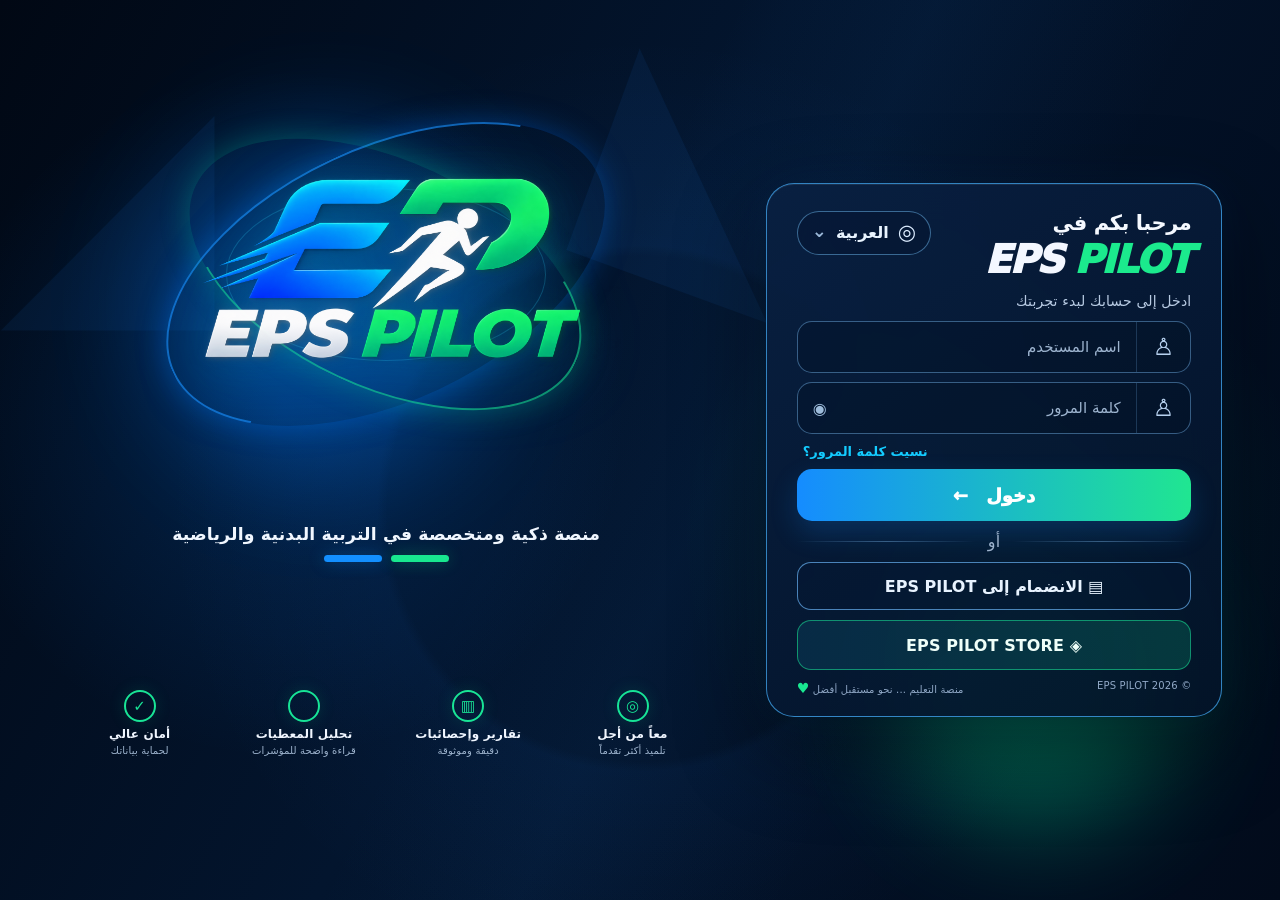
==== commit 68bec947: "Update index.html" ====
--- a/index.html
+++ b/index.html
@@ -1 +1 @@
-<!doctype html><html lang="ar" dir="rtl"><head><meta charset="utf-8"><meta name="viewport" content="width=device-width,initial-scale=1"><meta name="theme-color" content="#007ea7"><title>EPS PILOT</title><link rel="icon" href="assets/eps-pilot-logo.png"><link rel="stylesheet" href="styles.css?v=41.6"></head><body><div id="app"></div><script src="react.production.min.js"></script><script src="react-dom.production.min.js"></script><script src="app.js?v=41.6"></script></body></html>+<!doctype html><html lang="ar" dir="rtl"><head><meta charset="utf-8"><meta name="viewport" content="width=device-width,initial-scale=1"><meta name="theme-color" content="#007ea7"><title>EPS PILOT</title><link rel="icon" href="assets/eps-pilot-logo.png"><link rel="stylesheet" href="styles.css?v=41.7"></head><body><div id="app"></div><script src="react.production.min.js"></script><script src="react-dom.production.min.js"></script><script src="app.js?v=41.6"></script></body></html>
--- a/styles.css
+++ b/styles.css
@@ -1063,3 +1063,10 @@
 /* V40.2 EPS Engine */
 .eps-engine-panel{margin-top:18px}.eps-engine-flow{display:flex;align-items:center;gap:10px;flex-wrap:wrap;padding:14px 0;font-weight:700}.eps-engine-flow span{padding:8px 12px;border:1px solid var(--border,#e5e7eb);border-radius:999px;background:var(--surface,#fff)}.eps-engine-flow b{opacity:.45}.eps-engine-grid{display:grid;grid-template-columns:repeat(auto-fit,minmax(180px,1fr));gap:10px}.eps-engine-item{padding:13px;border:1px solid var(--border,#e5e7eb);border-radius:14px}.eps-engine-item b,.eps-engine-item small{display:block}.eps-engine-item small{margin-top:5px;opacity:.7}.eps-engine-actions{margin-top:14px;display:grid;gap:8px}.engine-alert{display:flex;align-items:center;gap:10px;padding:10px 12px;border-radius:12px;border:1px solid var(--border,#e5e7eb)}.engine-alert>span{font-weight:900}.engine-alert>div{flex:1}.engine-alert small{display:block;opacity:.75;margin-top:2px}.engine-alert.high{border-color:#ef4444}.engine-alert.medium{border-color:#f59e0b}@media(max-width:720px){.eps-engine-flow{gap:6px}.eps-engine-flow b{display:none}.eps-engine-flow span{font-size:12px;padding:7px 9px}.engine-alert{align-items:flex-start}.engine-alert button{margin-inline-start:auto}}
 .ai-hub{max-width:1180px;margin:0 auto;padding-bottom:40px}.ai-hub-head{margin-bottom:22px}.ai-hub-grid{display:grid;grid-template-columns:repeat(2,minmax(0,1fr));gap:16px}.ai-hub-card{display:flex;align-items:center;gap:16px;text-align:start;border:1px solid var(--border,#e5e7eb);background:var(--card,#fff);border-radius:18px;padding:20px;cursor:pointer;box-shadow:0 8px 24px rgba(15,23,42,.05);transition:.18s}.ai-hub-card:hover{transform:translateY(-2px);box-shadow:0 12px 30px rgba(15,23,42,.09)}.ai-hub-icon{width:48px;height:48px;display:grid;place-items:center;border-radius:14px;background:rgba(37,99,235,.08);font-size:24px;flex:none}.ai-hub-card span:nth-child(2){display:flex;flex-direction:column;gap:5px;flex:1}.ai-hub-card b{font-size:16px}.ai-hub-card small{color:var(--muted,#64748b);line-height:1.55}.ai-hub-card i{font-style:normal;font-size:26px;opacity:.45}.ai-workspace{margin-top:20px}.ai-workspace:empty{display:none}@media(max-width:720px){.ai-hub-grid{grid-template-columns:1fr}.ai-hub-card{padding:16px}}
+
+/* ===== Correctif menu mobile (ajouté) — la classe .open n'était référencée par aucune règle CSS,
+   donc le tiroir de navigation restait affiché en permanence sur mobile au lieu de s'ouvrir/fermer. ===== */
+@media (max-width:720px){
+  .mobile-nav-overlay{display:none;background:rgba(3,15,34,.55);z-index:50;}
+  .mobile-nav-overlay.open{display:block;}
+}
